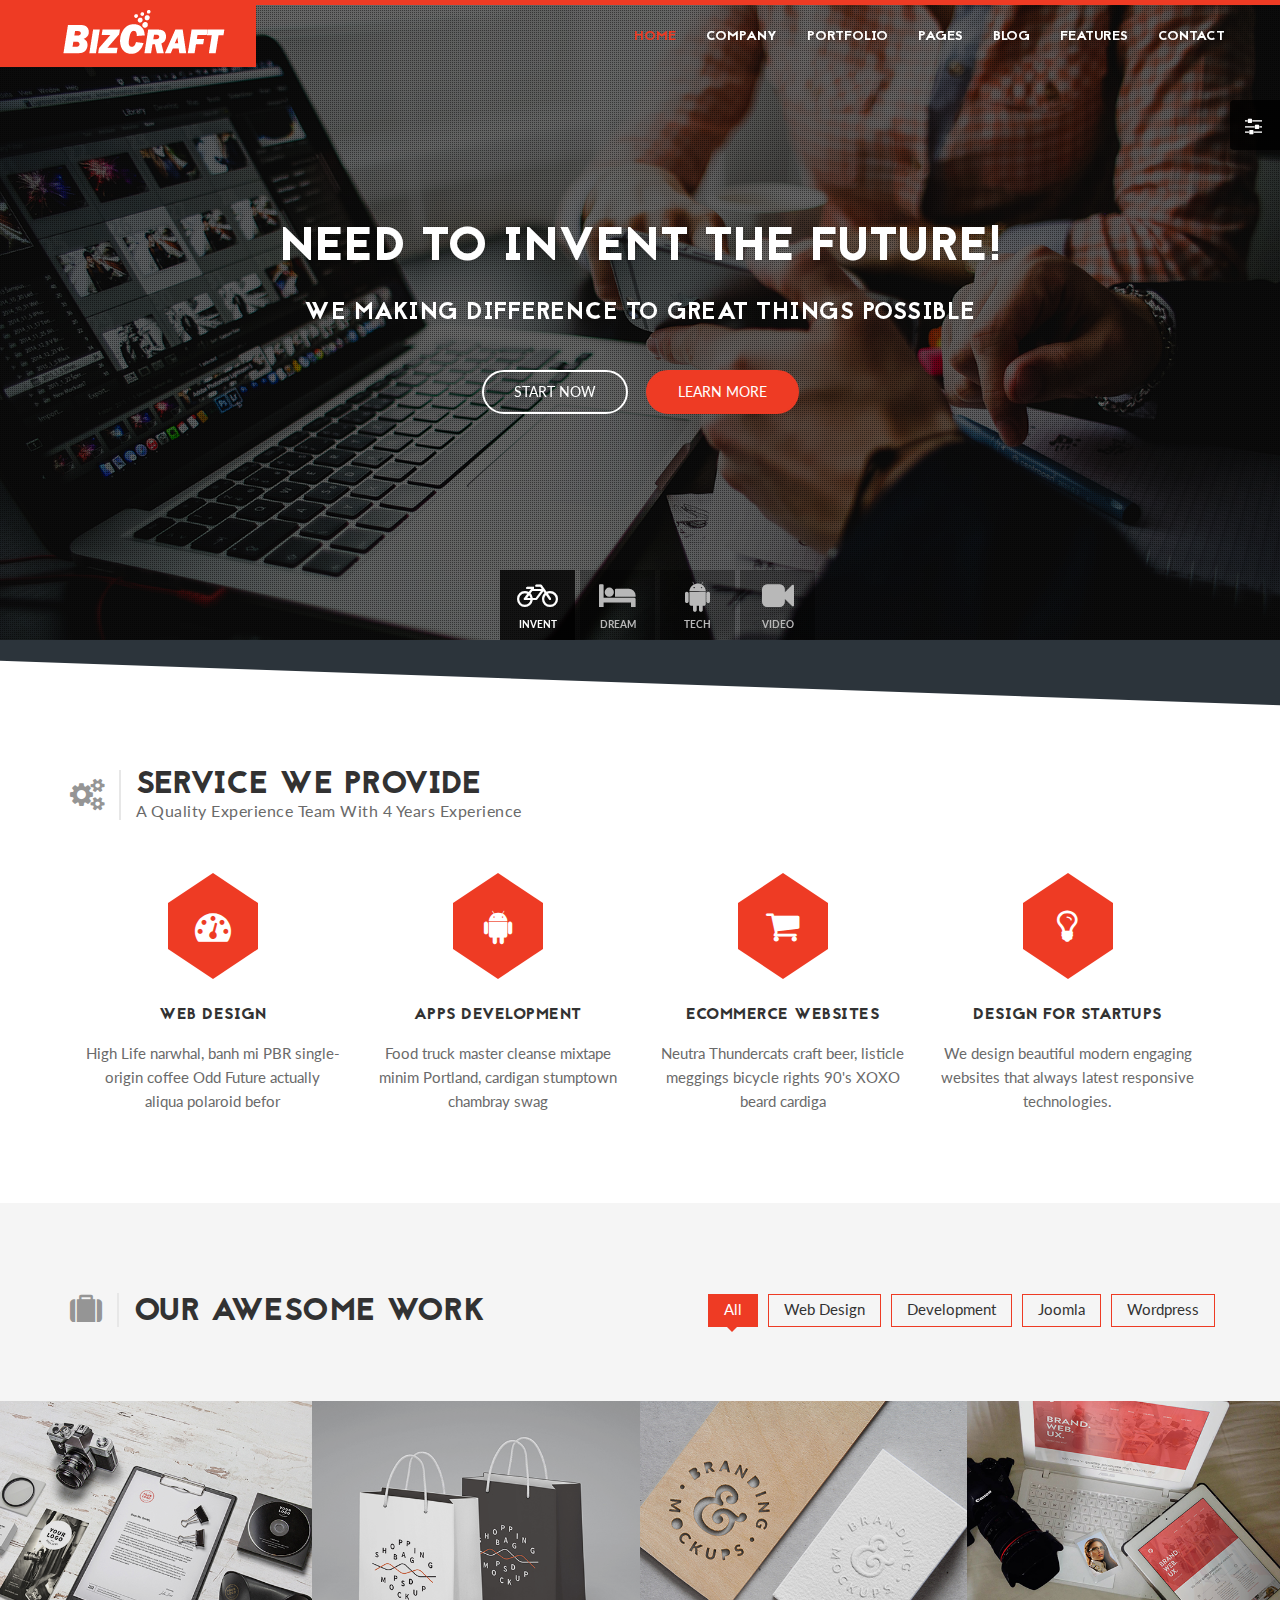
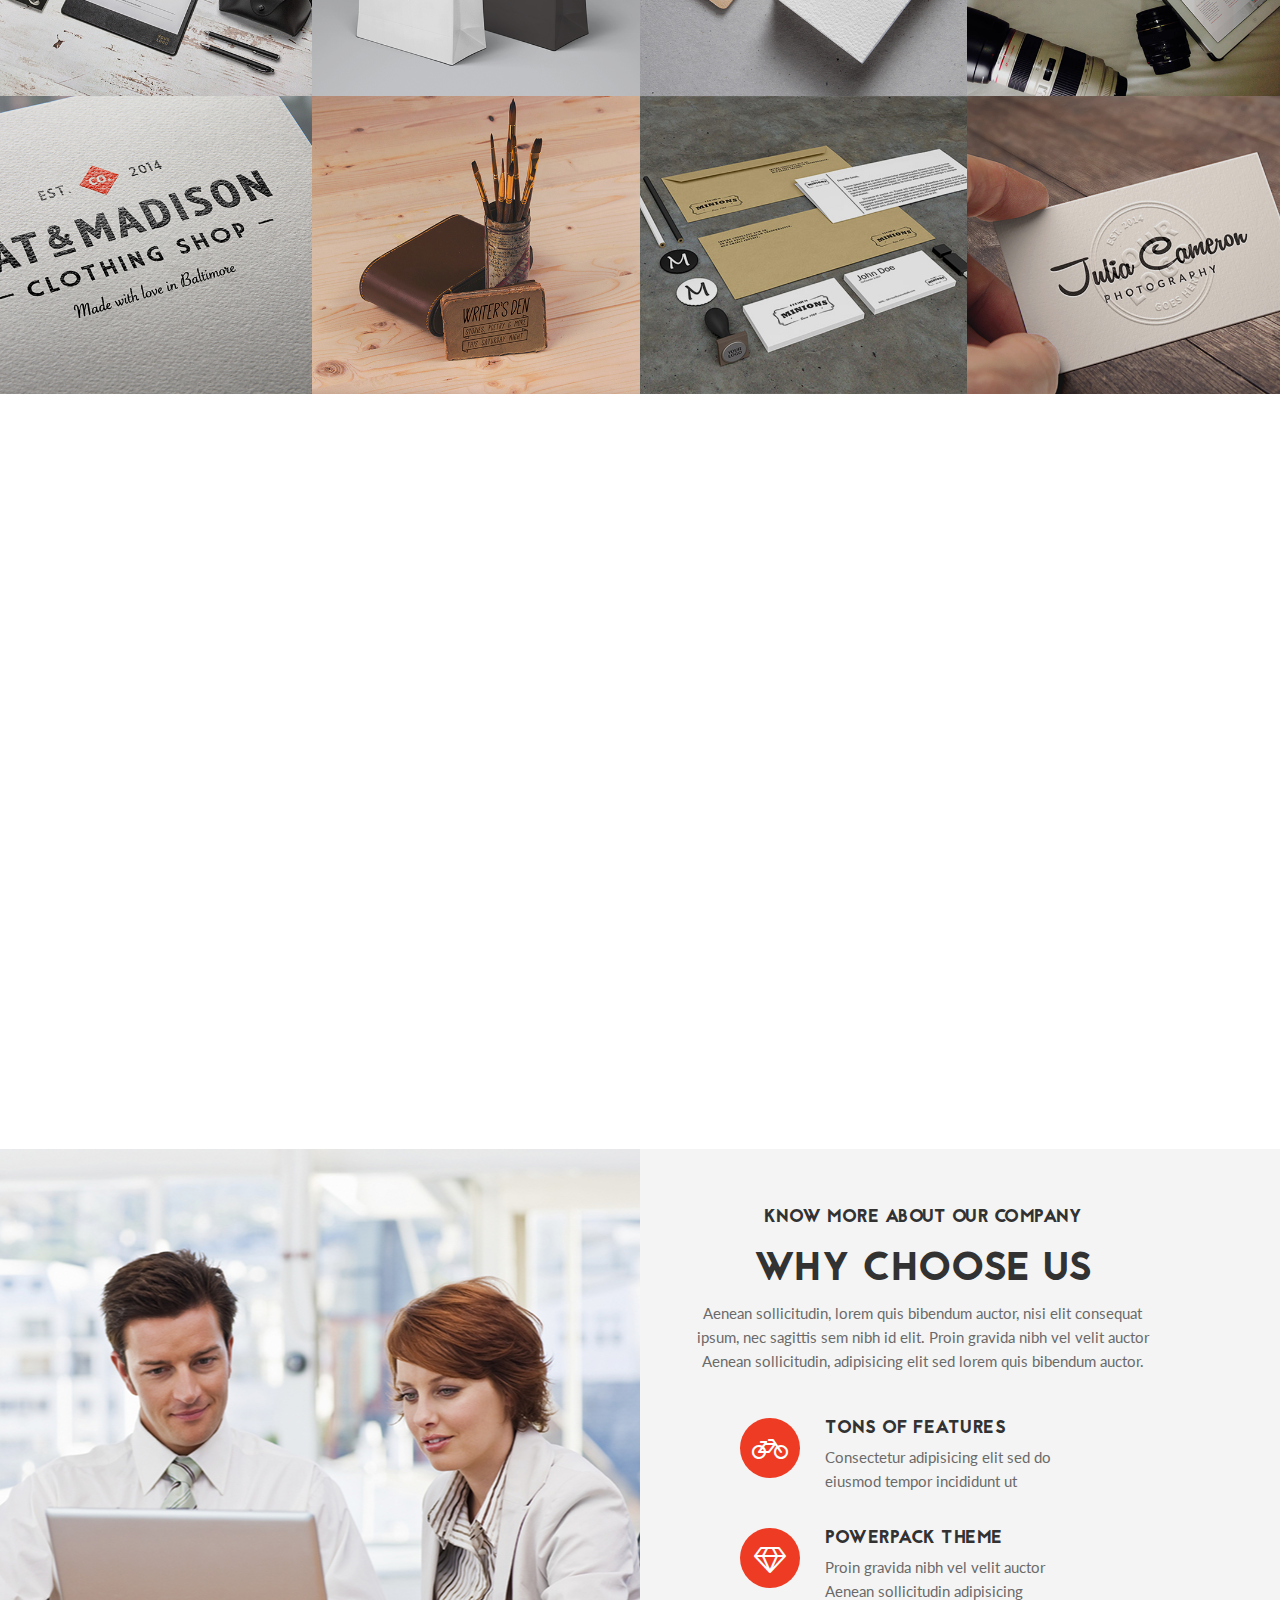
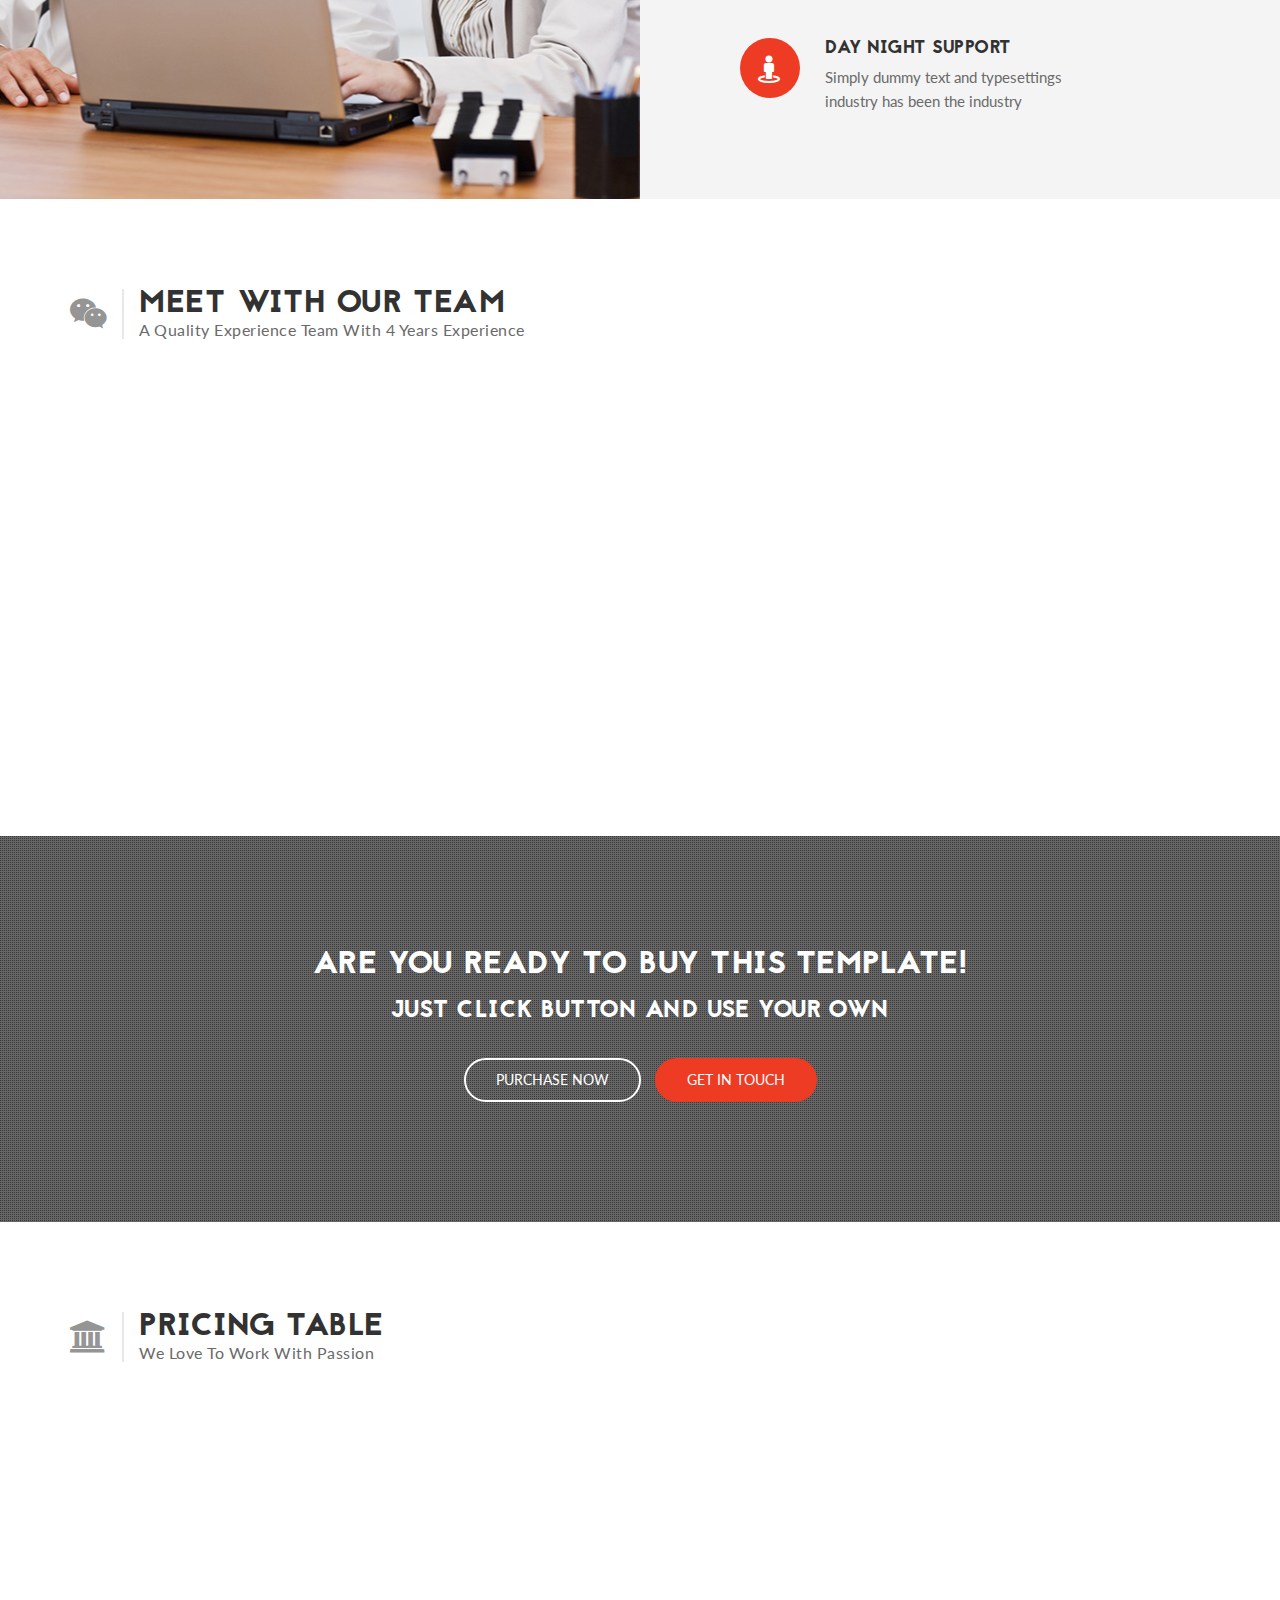
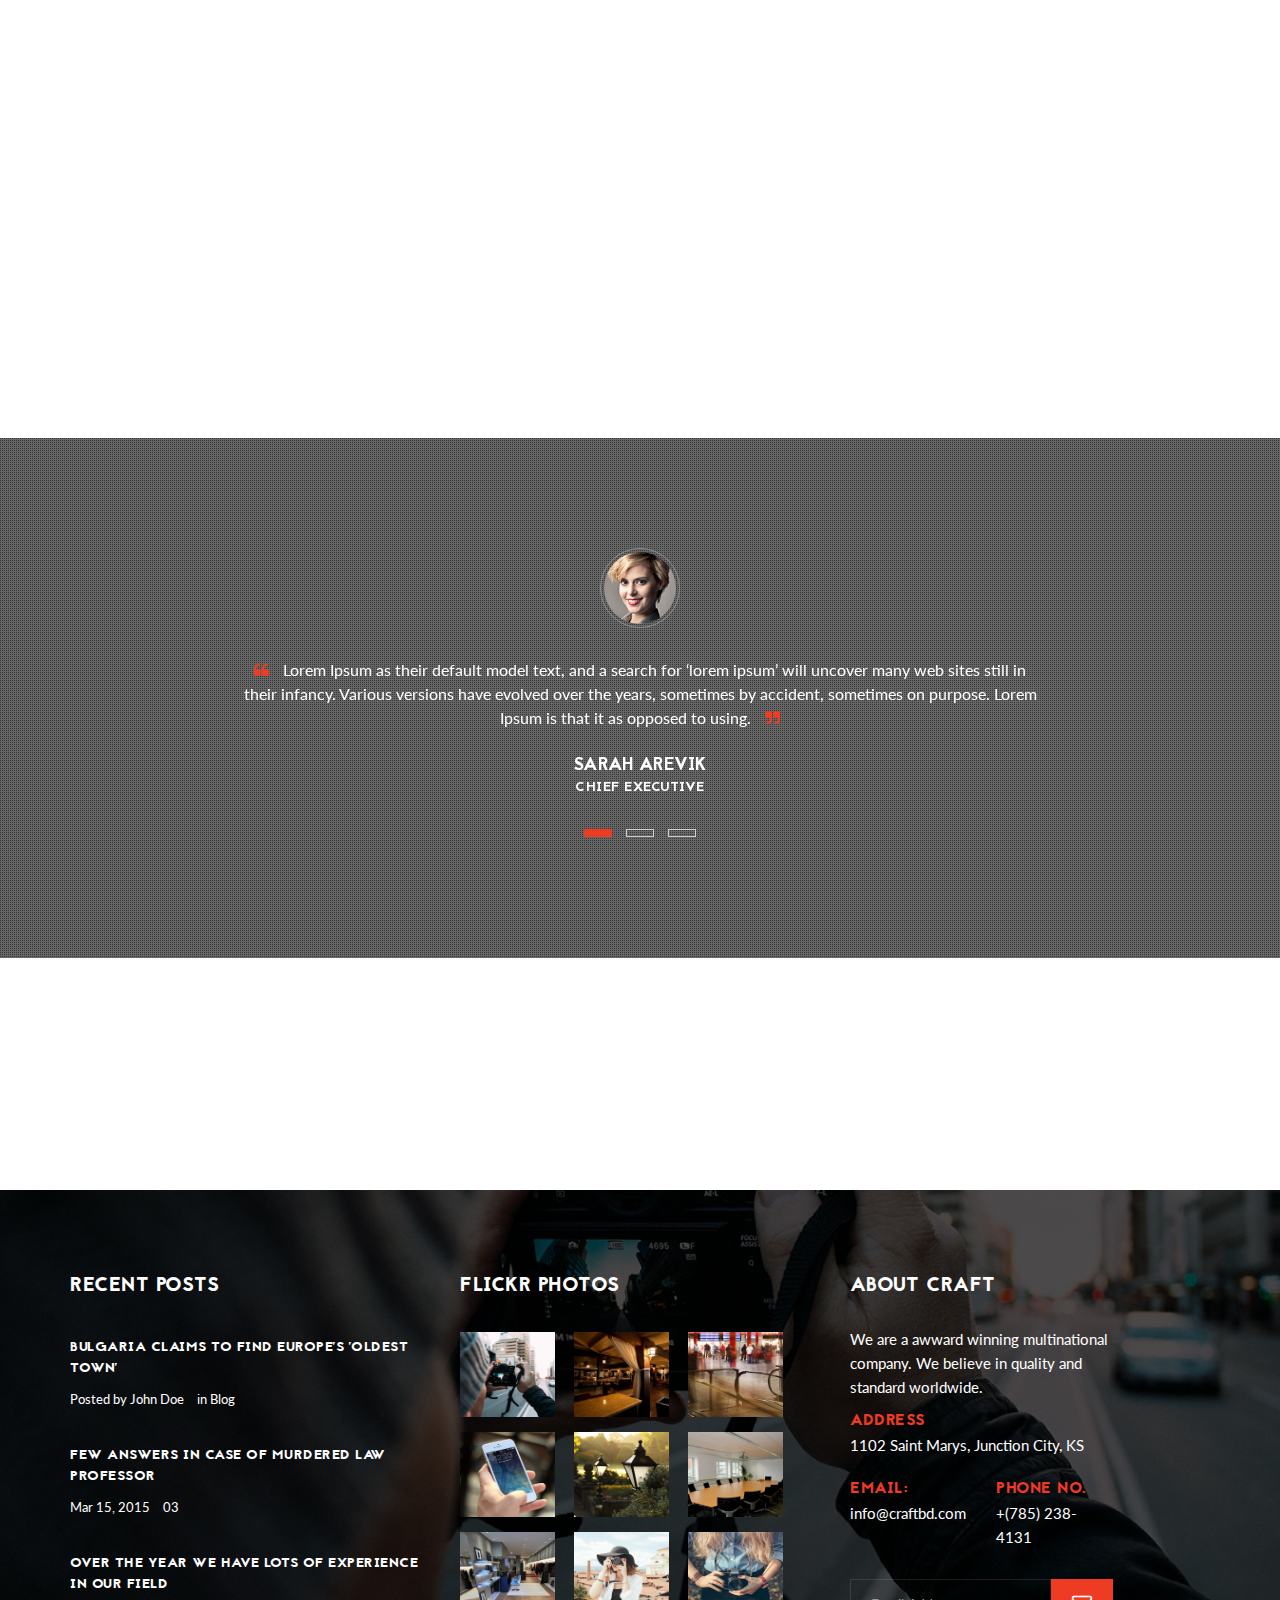
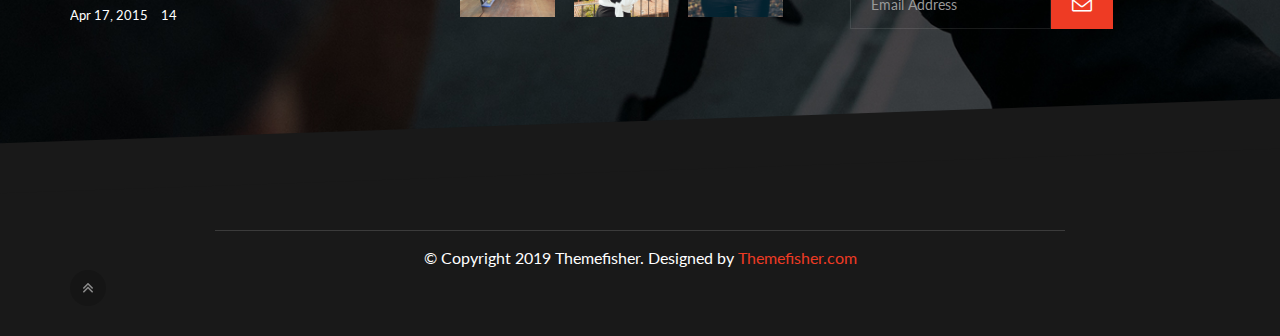
==== index.html @ 84ba8022 "test template" ====
<!DOCTYPE html>
<html lang="en">
<head>

	<!-- Basic Page Needs
	================================================== -->
	<meta charset="utf-8">
    <title>BizCraft - Responsive Html5 Template</title>
    <meta name="description" content="">	
	<meta name="author" content="">

	<!-- Mobile Specific Metas
	================================================== -->
	<meta name="viewport" content="width=device-width, initial-scale=1, maximum-scale=1">

	<!-- Favicons
	================================================== -->
	<link rel="icon" href="img/favicon/favicon-32x32.png" type="image/x-icon" />
	<link rel="apple-touch-icon-precomposed" sizes="144x144" href="img/favicon/favicon-144x144.png">
	<link rel="apple-touch-icon-precomposed" sizes="72x72" href="img/favicon/favicon-72x72.png">
	<link rel="apple-touch-icon-precomposed" href="img/favicon/favicon-54x54.png">
	
	<!-- CSS
	================================================== -->
	
	<!-- Bootstrap -->
	<link rel="stylesheet" href="css/bootstrap.min.css">
	<!-- Template styles-->
	<link rel="stylesheet" href="css/style.css">
	<!-- Responsive styles-->
	<link rel="stylesheet" href="css/responsive.css">
	<!-- FontAwesome -->
	<link rel="stylesheet" href="css/font-awesome.min.css">
	<!-- Animation -->
	<link rel="stylesheet" href="css/animate.css">
	<!-- Prettyphoto -->
	<link rel="stylesheet" href="css/prettyPhoto.css">
	<!-- Owl Carousel -->
	<link rel="stylesheet" href="css/owl.carousel.css">
	<link rel="stylesheet" href="css/owl.theme.css">
	<!-- Flexslider -->
	<link rel="stylesheet" href="css/flexslider.css">
	<!-- Flexslider -->
	<link rel="stylesheet" href="css/cd-hero.css">
	<!-- Style Swicther -->
	<link id="style-switch" href="css/presets/preset3.css" media="screen" rel="stylesheet" type="text/css">

	<!-- HTML5 shim, for IE6-8 support of HTML5 elements. All other JS at the end of file. -->
    <!--[if lt IE 9]>
      <script src="js/html5shiv.js"></script>
      <script src="js/respond.min.js"></script>
    <![endif]-->

</head>
	
<body>

	<!-- Style switcher start -->
	<div class="style-switch-wrapper">
		<div class="style-switch-button">
			<i class="fa fa-sliders"></i>
		</div>
		<h3>Style Options</h3>
		<button id="preset1" class="btn btn-sm btn-primary"></button>
		<button id="preset2" class="btn btn-sm btn-primary"></button>
		<button id="preset3" class="btn btn-sm btn-primary"></button>
		<button id="preset4" class="btn btn-sm btn-primary"></button>
		<button id="preset5" class="btn btn-sm btn-primary"></button>
		<button id="preset6" class="btn btn-sm btn-primary"></button>
		<br/><br/>
		<a class="btn btn-sm btn-primary close-styler pull-right">Close X</a>
	</div>
	<!-- Style switcher end -->

	<div class="body-inner">

	<!-- Header start -->
	<header id="header" class="navbar-fixed-top header" role="banner">
		<div class="container">
			<div class="row">
				<!-- Logo start -->
				<div class="navbar-header">
				   <button type="button" class="navbar-toggle" data-toggle="collapse" data-target=".navbar-collapse">
				        <span class="sr-only">Toggle navigation</span>
				        <span class="icon-bar"></span>
				        <span class="icon-bar"></span>
				        <span class="icon-bar"></span>
				    </button>
				    <div class="navbar-brand navbar-bg">
					    <a href="index.html">
					    	<img class="img-responsive" src="images/logo.png" alt="logo">
					    </a> 
				    </div>                   
				</div><!--/ Logo end -->
				<nav class="collapse navbar-collapse clearfix" role="navigation">
					<ul class="nav navbar-nav navbar-right">
						<li class="dropdown active">
                       		<a href="#" class="dropdown-toggle" data-toggle="dropdown">Home <i class="fa fa-angle-down"></i></a>
                       		<div class="dropdown-menu">
								<ul>
		                            <li class="active"><a href="index.html">Home 1</a></li>
		                            <li><a href="index-2.html">Home 2</a></li>
		                            <li><a href="index-3.html">Home 3</a></li>
		                            <li><a href="index-4.html">Home 4</a></li>
		                        </ul>
	                    	</div>
	                    </li>
						<li class="dropdown">
                       		<a href="#" class="dropdown-toggle" data-toggle="dropdown">Company <i class="fa fa-angle-down"></i></a>
                       		<div class="dropdown-menu">
								<ul>
		                            <li><a href="about.html">About Us</a></li>
		                            <li><a href="service.html">Services</a></li>
		                            <li><a href="career.html">Career</a></li>
		                            <li><a href="testimonial.html">Testimonials</a></li>
		                            <li><a href="faq.html">Faq</a></li>
		                        </ul>
	                    	</div>
	                    </li>
						<li class="dropdown">
                       		<a href="#" class="dropdown-toggle" data-toggle="dropdown">Portfolio <i class="fa fa-angle-down"></i></a>
                       		<div class="dropdown-menu">
								<ul>
		                            <li><a href="portfolio-classic.html">Portfolio Classic</a></li>
		                            <li><a href="portfolio-static.html">Portfolio Static</a></li>
		                            <li><a href="portfolio-item.html">Portfolio Single</a></li>
		                        </ul>
	                    	</div>
	                    </li>
	                    <li class="dropdown">
                       		<a href="#" class="dropdown-toggle" data-toggle="dropdown">Pages <i class="fa fa-angle-down"></i></a>
                       		<div class="dropdown-menu">
								<ul>
		                           	<li><a href="team.html">Our Team</a></li>
		                           	<li><a href="about2.html">About Us - 2</a></li>
		                           	<li><a href="service2.html">Services - 2</a></li>
		                           	<li><a href="service-single.html">Services Single</a></li>
		                           	<li><a href="pricing.html">Pricing Table</a></li>
		                           	<li><a href="404.html">404 Page</a></li>
		                        </ul>
	                    	</div>
	                    </li>
	                    <li class="dropdown">
                       		<a href="#" class="dropdown-toggle" data-toggle="dropdown">Blog <i class="fa fa-angle-down"></i></a>
                       		<div class="dropdown-menu">
								<ul>
		                           	 <li><a href="blog-rightside.html">Blog with Sidebar</a></li>
	                            	<li><a href="blog-item.html">Blog Single</a></li>
		                        </ul>
	                    	</div>
	                    </li>
	                    <li class="dropdown">
                       		<a href="#" class="dropdown-toggle" data-toggle="dropdown">Features <i class="fa fa-angle-down"></i></a>
                       		<div class="dropdown-menu">
								<ul>
		                           	 <li><a href="typography.html">Typography</a></li>
	                            	<li><a href="elements.html">Elements</a></li>
		                        </ul>
	                    	</div>
	                    </li>
            			<li><a href="contact.html">Contact</a></li>
                    </ul>
				</nav><!--/ Navigation end -->
			</div><!--/ Row end -->
		</div><!--/ Container end -->
	</header><!--/ Header end -->

	<!-- Slider start -->
	<section id="home" class="no-padding">	
    	<div id="main-slide" class="cd-hero">
			<ul class="cd-hero-slider">
				<li class="selected">
					<div class="overlay2">
						<img class="" src="images/slider/bg1.jpg" alt="slider">
					</div>
					<div class="cd-full-width">
						<h2>Need To Invent The Future!</h2>
						<h3>We Making Difference To Great Things Possible</h3>
						<a href="#0" class="btn btn-primary white cd-btn">Start Now</a>
						<a href="#0" class="btn btn-primary solid cd-btn">Learn More</a>
					</div> <!-- .cd-full-width -->
				</li>
				<li>
					<div class="overlay2">
						<img class="" src="images/slider/bg2.jpg" alt="slider">
					</div>
					<div class="cd-half-width">
						<h2>How Big Can You Dream?</h2>
						<p>Lorem ipsum dolor sit amet, consectetur adipisicing elit. In consequatur cumque natus!</p>
						<a href="#0" class="cd-btn btn btn-primary solid">Take a Tour</a>
					</div> <!-- .cd-half-width -->

					<div class="cd-half-width cd-img-container">
						<img src="images/slider/bg-thumb1.png" alt="">
					</div> <!-- .cd-half-width.cd-img-container -->
				</li>
				<li>
					<div class="overlay2">
						<img class="" src="images/slider/bg3.jpg" alt="slider">
					</div>
					<div class="cd-half-width cd-img-container img-right">
						<img src="images/slider/bg-thumb2.png" alt="">
					</div> <!-- .cd-half-width.cd-img-container -->
					<div class="cd-half-width">
						<h2>Your Challenge is Our Progress</h2>
						<p>Lorem ipsum dolor sit amet, consectetur adipisicing elit. In consequatur cumque natus!</p>
						<a href="#0" class="cd-btn btn btn-primary white">Start</a>
						<a href="#0" class="cd-btn btn secondary btn-primary solid">Learn More</a>
					</div> <!-- .cd-half-width -->
				</li>
				<li class="cd-bg-video">
					<div class="cd-full-width">
						<h2>WE ARE HERE TO MAKE IT HAPPEN</h2>
						<h3>We Making Difference To Great Things Possible</h3>

						<a href="#0" class="cd-btn btn btn-primary solid">Learn more</a>
					</div> <!-- .cd-full-width -->

					<div class="cd-bg-video-wrapper" data-video="videos/video">
						<!-- video element will be loaded using jQuery -->
					</div> <!-- .cd-bg-video-wrapper -->
				</li>
			</ul> <!--/ cd-hero-slider -->

		<div class="cd-slider-nav">
			<nav>
				<span class="cd-marker item-1"></span>
				<ul>
					<li class="selected"><a href="#0"><i class="fa fa-bicycle"></i> Invent</a></li>
					<li><a href="#0"><i class="fa fa-hotel"></i> Dream</a></li>
					<li><a href="#0"><i class="fa fa-android"></i> Tech</a></li>
					<li class="video"><a href="#0"><i class="fa fa-video-camera"></i> Video</a></li>
				</ul>
			</nav> 
		</div> <!-- .cd-slider-nav -->

		</div><!--/ Main slider end -->    	
    </section> <!--/ Slider end -->


    <!-- Service box start -->
	<section id="service" class="service angle">
		<div class="container">
			<div class="row">
				<div class="col-md-12 heading">
					<span class="title-icon pull-left"><i class="fa fa-cogs"></i></span>
					<h2 class="title">Service We Provide <span class="title-desc">A Quality Experience Team with 4 years experience</span></h2>
				</div>
			</div><!-- Title row end -->

			<div class="row">
				<div class="col-md-12">
					<div class="col-md-3 col-sm-3 wow fadeInDown" data-wow-delay=".5s">
						<div class="service-content text-center">
							<span class="service-icon icon-pentagon"><i class="fa fa-tachometer"></i></span>
							<h3>Web Design</h3>
							<p>High Life narwhal, banh mi PBR single-origin coffee Odd Future actually aliqua polaroid befor</p>
						</div>
					</div><!--/ End first service -->

					<div class="col-md-3 col-sm-3 wow fadeInDown" data-wow-delay=".8s" >
						<div class="service-content text-center">
							<span class="service-icon icon-pentagon"><i class="fa fa-android"></i></span>
							<h3>Apps Development</h3>
							<p>Food truck master cleanse mixtape minim Portland, cardigan stumptown chambray swag</p>
						</div>
						
					</div><!--/ End Second service -->

					<div class="col-md-3 col-sm-3 wow fadeInDown" data-wow-delay="1.1s">
						<div class="service-content text-center">
							<span class="service-icon icon-pentagon"><i class="fa fa-shopping-cart"></i></span>
							<h3>eCommerce Websites</h3>
							<p>Neutra Thundercats craft beer, listicle meggings bicycle rights 90's XOXO beard cardiga</p>
						</div>
					</div><!--/ End Third service -->

					<div class="col-md-3 col-sm-3 wow fadeInDown" data-wow-delay="1.4s">
						<div class="service-content text-center">
							<span class="service-icon icon-pentagon"><i class="fa fa-lightbulb-o"></i></span>
							<h3>Design for Startups</h3>
							<p>We design beautiful modern engaging websites that always latest responsive technologies.</p>
						</div>
					</div><!--/ End 4th service -->
				</div>
			</div><!-- Content row end -->
		</div><!--/ Container end -->
	</section><!--/ Service box end -->
   
	<!-- Portfolio start -->
	<section id="portfolio" class="portfolio">
		<div class="container">
			<div class="row">
				<div class="col-md-12 heading">
					<span class="title-icon classic pull-left"><i class="fa fa-suitcase"></i></span>
					<h2 class="title classic">Our Awesome Work</h2>
				</div>
			</div> <!-- Title row end -->

			<!--Isotope filter start -->
			<div class="row text-right">
				<div class="isotope-nav" data-isotope-nav="isotope">
					<ul>
						<li><a href="#" class="active" data-filter="*">All</a></li>
						<li><a href="#" data-filter=".web-design">Web Design</a></li>
						<li><a href="#" data-filter=".development">Development</a></li>
						<li><a href="#" data-filter=".joomla">Joomla</a></li>
						<li><a href="#" data-filter=".wordpress">Wordpress</a></li>
					</ul>
				</div>
			</div><!-- Isotope filter end -->
		</div>
		
		<div class="container-fluid">
			<div class="row">
				<div id="isotope" class="isotope">
					<div class="col-sm-3 web-design isotope-item">
						<div class="grid">
							<figure class="effect-oscar">
								<img src="images/portfolio/portfolio1.jpg" alt="">
								<figcaption>
									<h3>Startup Business</h3>
									<a class="link icon-pentagon" href="portfolio-item.html"><i class="fa fa-link"></i></a>
									<a class="view icon-pentagon" data-rel="prettyPhoto" href="images/portfolio/portfolio-bg1.jpg"><i class="fa fa-search"></i></a>            
								</figcaption>			
							</figure>
						</div>
					</div><!-- Isotope item end -->

					<div class="col-sm-3 development isotope-item">
						<div class="grid">
							<figure class="effect-oscar">
								<img src="images/portfolio/portfolio2.jpg" alt="">
								<figcaption>
									<h3>Easy to Lanunch</h3>
									<a class="link icon-pentagon" href="portfolio-item.html"><i class="fa fa-link"></i></a>
									<a class="view icon-pentagon" data-rel="prettyPhoto" href="images/portfolio/portfolio-bg2.jpg"><i class="fa fa-search"></i></a>            
								</figcaption>				
							</figure>
						</div>
					</div><!-- Isotope item end -->

					<div class="col-sm-3 joomla isotope-item">
						<div class="grid">
							<figure class="effect-oscar">
								<img src="images/portfolio/portfolio3.jpg" alt="">
								<figcaption>
									<h3>Your Business</h3>
									<a class="link icon-pentagon" href="portfolio-item.html"><i class="fa fa-link"></i></a>
									<a class="view icon-pentagon" data-rel="prettyPhoto" href="images/portfolio/portfolio-bg3.jpg"><i class="fa fa-search"></i></a>            
								</figcaption>				
							</figure>
						</div>
					</div><!-- Isotope item end -->

					<div class="col-sm-3 wordpress isotope-item">
						<div class="grid">
							<figure class="effect-oscar">
								<img src="images/portfolio/portfolio4.jpg" alt="">
								<figcaption>
									<h3>Prego Match</h3>
									<a class="link icon-pentagon" href="portfolio-item.html"><i class="fa fa-link"></i></a>
									<a class="view icon-pentagon" data-rel="prettyPhoto" href="images/portfolio/portfolio-bg4.jpg"><i class="fa fa-search"></i></a>            
								</figcaption>					
							</figure>
						</div>
					</div><!-- Isotope item end -->

					<div class="col-sm-3 joomla isotope-item">
						<div class="grid">
							<figure class="effect-oscar">
								<img src="images/portfolio/portfolio5.jpg" alt="">
								<figcaption>
									<h3>Fashion Brand</h3>
									<a class="link icon-pentagon" href="portfolio-item.html"><i class="fa fa-link"></i></a>
									<a class="view icon-pentagon" data-rel="prettyPhoto" href="images/portfolio/portfolio-bg5.jpg"><i class="fa fa-search"></i></a>            
								</figcaption>					
							</figure>
						</div>
					</div><!-- Isotope item end -->

					<div class="col-sm-3 development isotope-item">
						<div class="grid">
							<figure class="effect-oscar">
								<img src="images/portfolio/portfolio6.jpg" alt="">
								<figcaption>
									<h3>The Insidage</h3>
									<a class="link icon-pentagon" href="portfolio-item.html"><i class="fa fa-link"></i></a>
									<a class="view icon-pentagon" data-rel="prettyPhoto" href="images/portfolio/portfolio-bg1.jpg"><i class="fa fa-search"></i></a>            
								</figcaption>					
							</figure>
						</div>
					</div><!-- Isotope item end -->

					<div class="col-sm-3 development isotope-item">
						<div class="grid">
							<figure class="effect-oscar">
								<img src="images/portfolio/portfolio7.jpg" alt="">
								<figcaption>
									<h3>Light Carpet</h3>
									<a class="link icon-pentagon" href="portfolio-item.html"><i class="fa fa-link"></i></a>
									<a class="view icon-pentagon" data-rel="prettyPhoto" href="images/portfolio/portfolio-bg2.jpg"><i class="fa fa-search"></i></a>            
								</figcaption>					
							</figure>
						</div>
					</div><!-- Isotope item end -->

					<div class="col-sm-3 development isotope-item">
						<div class="grid">
							<figure class="effect-oscar">
								<img src="images/portfolio/portfolio8.jpg" alt="">
								<figcaption>
									<h3>Amazing Keyboard</h3>
									<a class="link icon-pentagon" href="portfolio-item.html"><i class="fa fa-link"></i></a>
									<a class="view icon-pentagon" data-rel="prettyPhoto" href="images/portfolio/portfolio-bg3.jpg"><i class="fa fa-search"></i></a>            
								</figcaption>					
							</figure>
						</div>
					</div><!-- Isotope item end -->
				</div><!-- Isotope content end -->
			</div><!-- Content row end -->
		</div><!-- Container end -->
	</section><!-- Portfolio end -->

	<!-- Counter Strat -->
	<section class="ts_counter no-padding">
		<div class="container-fluid">
			<div class="row facts-wrapper wow fadeInLeft text-center">
				<div class="facts one col-md-3 col-sm-6">
					<span class="facts-icon"><i class="fa fa-user"></i></span>
					<div class="facts-num">
						<span class="counter">1200</span>
					</div>
					<h3>Clients</h3> 
				</div>

				<div class="facts two col-md-3 col-sm-6">
					<span class="facts-icon"><i class="fa fa-institution"></i></span>
					<div class="facts-num">
						<span class="counter">1277</span>
					</div>
					<h3>Item Sold</h3> 
				</div>

				<div class="facts three col-md-3 col-sm-6">
					<span class="facts-icon"><i class="fa fa-suitcase"></i></span>
					<div class="facts-num">
						<span class="counter">869</span>
					</div>
					<h3>Projects</h3> 
				</div>

				<div class="facts four col-md-3 col-sm-6">
					<span class="facts-icon"><i class="fa fa-trophy"></i></span>
					<div class="facts-num">
						<span class="counter">76</span>
					</div>
					<h3>Awwards</h3> 
				</div>

			</div>
		</div><!--/ Container end -->
    </section><!--/ Counter end -->

	<!-- Feature box start -->
	<section id="feature" class="feature">
		<div class="container">
			<div class="row">
				<div class="feature-box col-sm-4 wow fadeInDown" data-wow-delay=".5s">
					<span class="feature-icon pull-left" ><i class="fa fa-heart-o"></i></span>
					<div class="feature-content">
						<h3>Clean &amp; Modern Design</h3>
						<p>Bras urna felis accumsan at ultrde cesid posuere masa socis nautoque penat</p>
					</div>
				</div><!--/ End first featurebox -->

				<div class="feature-box col-sm-4 wow fadeInDown" data-wow-delay=".5s">
					<span class="feature-icon pull-left" ><i class="fa fa-codepen"></i></span>
					<div class="feature-content">
						<h3>Useful Shortcodes</h3>
						<p>High Life narwhal, banh mi PBR single-origin coffee Odd Future actually aliqua</p>
					</div>
				</div><!--/ End 2nd featurebox -->

				<div class="feature-box col-sm-4 wow fadeInDown" data-wow-delay=".5s">
					<span class="feature-icon pull-left" ><i class="fa fa-film"></i></span>
					<div class="feature-content">
						<h3>Parallax Section</h3>
						<p>Consectetur adipisicing elit sed do eiusmod tempor incididunt ut</p>
					</div>
				</div><!--/ End 3rd featurebox -->
			</div><!-- Content row end -->

			<div class="gap-40"></div>

			<div class="row">
				<div class="feature-box col-sm-4 wow fadeInDown" data-wow-delay=".5s">
					<span class="feature-icon pull-left" ><i class="fa fa-newspaper-o"></i></span>
					<div class="feature-content">
						<h3>Multipurpose Concept</h3>
						<p>Consectetur adipisicing elit sed do eiusmod tempor incididunt ut</p>
					</div>
				</div><!--/ End 1st featurebox -->

				<div class="feature-box col-sm-4 wow fadeInDown" data-wow-delay=".5s">
					<span class="feature-icon pull-left" ><i class="fa fa-desktop"></i></span>
					<div class="feature-content">
						<h3>Responsive Layout</h3>
						<p>Consectetur adipisicing elit sed do eiusmod tempor incididunt ut</p>
					</div>
				</div><!--/ End 2nd featurebox -->

				<div class="feature-box col-sm-4 wow fadeInDown" data-wow-delay=".5s">
					<span class="feature-icon pull-left" ><i class="fa fa-pagelines"></i></span>
					<div class="feature-content">
						<h3>Light wight Performance</h3>
						<p>High Life narwhal, banh mi PBR single-origin coffee Odd Future actually aliqua</p>
					</div>
				</div><!--/ End 3rd featurebox -->

			</div><!-- Content row end -->

			<div class="gap-40"></div>

			<div class="row">
				<div class="feature-box col-sm-4 wow fadeInDown" data-wow-delay=".5s">
					<span class="feature-icon pull-left" ><i class="fa fa-recycle"></i></span>
					<div class="feature-content">
						<h3>Free Lifetime Updates</h3>
						<p>Bras urna felis accumsan at ultrde cesid posuere masa socis nautoque penat</p>
					</div>
				</div><!--/ End first featurebox -->

				<div class="feature-box col-sm-4 wow fadeInDown" data-wow-delay=".5s">
					<span class="feature-icon pull-left" ><i class="fa fa-diamond"></i></span>
					<div class="feature-content">
						<h3>Endless Possibilites</h3>
						<p>High Life narwhal, banh mi PBR single-origin coffee Odd Future actually aliqua</p>
					</div>
				</div><!--/ End first featurebox -->

				<div class="feature-box col-sm-4 wow fadeInDown" data-wow-delay=".5s">
					<span class="feature-icon pull-left" ><i class="fa fa-whatsapp"></i></span>
					<div class="feature-content">
						<h3>24/7 Live Support</h3>
						<p>Consectetur adipisicing elit sed do eiusmod tempor incididunt ut</p>
					</div>
				</div><!--/ End first featurebox -->
			</div><!-- Content row end -->

		</div><!--/ Container end -->
	</section><!--/ Feature box end -->


	<section id="image-block" class="image-block no-padding">
		<div class="container-fluid">
			<div class="row">
				<div class="col-md-6 ts-padding" style="height:650px;background:url(images/image-block-bg.jpg) 50% 50% / cover no-repeat;">
				</div>
				<div class="col-md-6 ts-padding img-block-right">
					<div class="img-block-head text-center">
						<h2>Know More About Our Company</h2>
						<h3>Why Choose Us</h3>
						<p>Aenean sollicitudin, lorem quis bibendum auctor, nisi elit consequat ipsum, nec sagittis sem nibh id elit. Proin gravida nibh vel velit auctor Aenean sollicitudin, adipisicing elit sed lorem quis bibendum auctor.
						</p>
					</div>

					<div class="gap-30"></div>

					<div class="image-block-content">
						<span class="feature-icon pull-left" ><i class="fa fa-bicycle"></i></span>
						<div class="feature-content">
							<h3>Tons of Features</h3>
							<p>Consectetur adipisicing elit sed do eiusmod tempor incididunt ut</p>
						</div>
					</div><!--/ End 1st block -->

					<div class="image-block-content">
						<span class="feature-icon pull-left" ><i class="fa fa-diamond"></i></span>
						<div class="feature-content">
							<h3>PowerPack Theme</h3>
							<p>Proin gravida nibh vel velit auctor Aenean sollicitudin adipisicing</p>
						</div>
					</div><!--/ End 1st block -->

					<div class="image-block-content">
						<span class="feature-icon pull-left" ><i class="fa fa-street-view"></i></span>
						<div class="feature-content">
							<h3>Day Night Support</h3>
							<p>Simply dummy text and typesettings industry has been the industry</p>
						</div>
					</div><!--/ End 1st block -->

				</div>
			</div>
		</div>
	</section><!--/ Image block end -->


	<!-- Team start -->
	<section id="team" class="team">
		<div class="container">
			<div class="row">
				<div class="col-md-12 heading">
					<span class="title-icon pull-left"><i class="fa fa-weixin"></i></span>
					<h2 class="title">Meet with our Team <span class="title-desc">A Quality Experience Team with 4 years experience</span></h2>
				</div>
			</div><!-- Title row end -->

			<div class="row text-center">
				<div class="col-md-3 col-sm-6">
					<div class="team wow slideInLeft">
						<div class="img-hexagon">
							<img src="images/team/team1.jpg" alt="">
							<span class="img-top"></span>
							<span class="img-bottom"></span>
						</div>
						<div class="team-content">
							<h3>Vosgi Varduhi</h3>
							<p>Web Designer</p>
							<div class="team-social">
								<a class="fb" href="#"><i class="fa fa-facebook"></i></a>
								<a class="twt" href="#"><i class="fa fa-twitter"></i></a>
								<a class="gplus" href="#"><i class="fa fa-google-plus"></i></a>
								<a class="linkdin" href="#"><i class="fa fa-linkedin"></i></a>
								<a class="dribble" href="#"><i class="fa fa-dribbble"></i></a>
							</div>
						</div>
					</div>	
				</div><!--/ Team 1 end -->
				<div class="col-md-3 col-sm-6">
					<div class="team wow slideInLeft">
						<div class="img-hexagon">
							<img src="images/team/team2.jpg" alt="">
							<span class="img-top"></span>
							<span class="img-bottom"></span>
						</div>
						<div class="team-content">
							<h3>Robert Aleska</h3>
							<p>Web Designer</p>
							<div class="team-social">
								<a class="fb" href="#"><i class="fa fa-facebook"></i></a>
								<a class="twt" href="#"><i class="fa fa-twitter"></i></a>
								<a class="gplus" href="#"><i class="fa fa-google-plus"></i></a>
								<a class="linkdin" href="#"><i class="fa fa-linkedin"></i></a>
								<a class="dribble" href="#"><i class="fa fa-dribbble"></i></a>
							</div>
						</div>
					</div>
				</div><!--/ Team 2 end -->
				<div class="col-md-3 col-sm-6">
					<div class="team wow slideInRight">
						<div class="img-hexagon">
							<img src="images/team/team3.jpg" alt="">
							<span class="img-top"></span>
							<span class="img-bottom"></span>
						</div>
						<div class="team-content">
							<h3>Taline Voski</h3>
							<p>Web Designer</p>
							<div class="team-social">
								<a class="fb" href="#"><i class="fa fa-facebook"></i></a>
								<a class="twt" href="#"><i class="fa fa-twitter"></i></a>
								<a class="gplus" href="#"><i class="fa fa-google-plus"></i></a>
								<a class="linkdin" href="#"><i class="fa fa-linkedin"></i></a>
								<a class="dribble" href="#"><i class="fa fa-dribbble"></i></a>
							</div>
						</div>
					</div>
				</div><!--/ Team 3 end -->
				<div class="col-md-3 col-sm-6">
					<div class="team animate wow slideInRight">
						<div class="img-hexagon">
							<img src="images/team/team4.jpg" alt="">
							<span class="img-top"></span>
							<span class="img-bottom"></span>
						</div>
						<div class="team-content">
							<h3>Alban Spencer</h3>
							<p>Web Designer</p>
							<div class="team-social">
								<a class="fb" href="#"><i class="fa fa-facebook"></i></a>
								<a class="twt" href="#"><i class="fa fa-twitter"></i></a>
								<a class="gplus" href="#"><i class="fa fa-google-plus"></i></a>
								<a class="linkdin" href="#"><i class="fa fa-linkedin"></i></a>
								<a class="dribble" href="#"><i class="fa fa-dribbble"></i></a>
							</div>
						</div>
					</div>
				</div><!--/ Team 4 end -->
			</div><!--/ Content row end -->
		</div><!--/ Container end -->
    </section><!--/ Team end -->

    <!-- Parallax 1 start -->
	<section class="parallax parallax1">
		<div class="parallax-overlay"></div>
		<div class="container">
			<div class="row">
				<div class="col-md-12 text-center">
					<h2>Are You Ready to Buy This Template!</h2>
					<h3>Just Click Button and Use Your Own</h3>
					<p>
						<a href="#" class="btn btn-primary white">Purchase Now</a>
						<a href="#" class="btn btn-primary solid">Get In Touch</a>
					</p>
				</div>
			</div>
		</div><!-- Container end -->
    </section><!-- Parallax 1 end -->

    <!-- Pricing table start -->
	<section id="pricing" class="pricing">
		<div class="container">
			<div class="row">
				<div class="col-md-12 heading">
					<span class="title-icon pull-left"><i class="fa fa-university"></i></span>
					<h2 class="title">Pricing Table <span class="title-desc">We Love to Work with Passion</span></h2>
				</div>
			</div><!-- Title row end -->
	  		<div class="row">
				<!-- plan start -->
				<div class="col-md-3 col-sm-6 wow fadeInUp" data-wow-delay=".5s">
				    <div class="plan text-center">
				        <span class="plan-name">Basic <small>Monthly plan</small></span>
				        <p class="plan-price"><sup class="currency">$</sup><strong>49</strong><sub>.99</sub></p>
				        <ul class="list-unstyled">
				            <li>100GB Monthly Bandwidth</li>
				            <li>$100 Google AdWords</li>
				            <li>100 Domain Hosting</li>
				            <li>SSL Shopping Cart</li>
				            <li>24/7 Live Support</li>
				        </ul>
				        <a class="btn btn-primary" href="#.">Sign Up</a>
				    </div>
				</div><!-- plan end -->

				<!-- plan start -->
				<div class="col-md-3 col-sm-6 wow fadeInUp" data-wow-delay="1s">
				    <div class="plan text-center">
				        <span class="plan-name">Standared <small>Monthly plan</small></span>
				        <p class="plan-price"><sup class="currency">$</sup><strong>99</strong><sub>.99</sub></p>
				        <ul class="list-unstyled">
				            <li>100GB Monthly Bandwidth</li>
				            <li>$100 Google AdWords</li>
				            <li>100 Domain Hosting</li>
				            <li>SSL Shopping Cart</li>
				            <li>24/7 Live Support</li>
				        </ul>
				        <a class="btn btn-primary" href="#.">Sign Up</a>
				    </div>
				</div><!-- plan end -->

				<!-- plan start -->
				<div class="col-md-3 col-sm-6 wow fadeInUp" data-wow-delay="1.4s">
				    <div class="plan text-center featured">
				        <span class="plan-name">Professional <small>Monthly plan</small></span>
				        <p class="plan-price"><sup class="currency">$</sup><strong>149</strong><sub>.99</sub></p>
				        <ul class="list-unstyled">
				            <li>100GB Monthly Bandwidth</li>
				            <li>$100 Google AdWords</li>
				            <li>100 Domain Hosting</li>
				            <li>SSL Shopping Cart</li>
				            <li>24/7 Live Support</li>
				        </ul>
				        <a class="btn btn-primary" href="#.">Sign Up</a>
				    </div>
				</div><!-- plan end -->

				<!-- plan start -->
				<div class="col-md-3 col-sm-6 wow fadeInUp" data-wow-delay="1.6s">
				    <div class="plan text-center">
				        <span class="plan-name">Premium <small>Monthly plan</small></span>
				        <p class="plan-price"><sup class="currency">$</sup><strong>399</strong><sub>.99</sub></p>
				        <ul class="list-unstyled">
				            <li>100GB Monthly Bandwidth</li>
				            <li>$100 Google AdWords</li>
				            <li>100 Domain Hosting</li>
				            <li>SSL Shopping Cart</li>
				            <li>24/7 Live Support</li>
				        </ul>
				        <a class="btn btn-primary" href="#.">Sign Up</a>
				    </div>
				</div><!-- plan end -->
			</div><!--/ Content row end -->
		</div><!--/  Container end-->
	</section><!--/ Pricing table end -->


	<!-- Testimonial start-->
	<section class="testimonial parallax parallax2">
		<div class="parallax-overlay"></div>
	  	<div class="container">
		    <div class="row">
			    <div id="testimonial-carousel" class="owl-carousel owl-theme text-center testimonial-slide">
			        <div class="item">
			          	<div class="testimonial-thumb">
			            	<img src="images/team/testimonial1.jpg" alt="testimonial">
			          	</div>
			          	<div class="testimonial-content">
				            <p class="testimonial-text">
				              Lorem Ipsum as their default model text, and a search for ‘lorem ipsum’ will uncover many web sites still in their infancy. Various versions have evolved over the years, sometimes by accident, sometimes on purpose. Lorem Ipsum is that it as opposed to using.
				            </p>
			            	<h3 class="name">Sarah Arevik<span>Chief Executive</span></h3>
			          	</div>
			        </div>
			        <div class="item">
			          	<div class="testimonial-thumb">
			            	<img src="images/team/testimonial2.jpg" alt="testimonial">
			          	</div>
				        <div class="testimonial-content">
				            <p class="testimonial-text">
				              Lorem Ipsum as their default model text, and a search for ‘lorem ipsum’ will uncover many web sites still in their infancy. Various versions have evolved over the years, sometimes by accident, sometimes on purpose. Lorem Ipsum is that it as opposed to using.
				            </p>
				            <h3 class="name">Narek Bedros<span>Sr. Manager</span></h3>
				        </div>
			        </div>
			        <div class="item">
				        <div class="testimonial-thumb">
				            <img src="images/team/testimonial3.jpg" alt="testimonial">
				        </div>
			          	<div class="testimonial-content">
				            <p class="testimonial-text">
				              Lorem Ipsum as their default model text, and a search for ‘lorem ipsum’ will uncover many web sites still in their infancy. Various versions have evolved over the years, sometimes by accident, sometimes on purpose. Lorem Ipsum is that it as opposed to using.
				            </p>
			            	<h3 class="name">Taline Lucine<span>Sales Manager</span></h3>
			          	</div>
			        </div>
			    </div><!--/ Testimonial carousel end-->
		    </div><!--/ Row end-->
	  	</div><!--/  Container end-->
	</section><!--/ Testimonial end-->


	<!-- Clients start -->
	<section id="clients" class="clients">
		<div class="container">
			<div class="row wow fadeInLeft">
		      <div id="client-carousel" class="col-sm-12 owl-carousel owl-theme text-center client-carousel">
		        <figure class="item client_logo">
		          <a href="#">
		            <img src="images/clients/client1.png" alt="client">
		          </a>
		        </figure>
		        <figure class="item client_logo">
		          <a href="#">
		            <img src="images/clients/client2.png" alt="client">
		          </a>
		        </figure>
		        <figure class="item client_logo">
		          <a href="#">
		            <img src="images/clients/client3.png" alt="client">
		          </a>
		        </figure>
		        <figure class="item client_logo">
		          <a href="#">
		            <img src="images/clients/client4.png" alt="client">
		          </a>
		        </figure>
		        <figure class="item client_logo">
		          <a href="#">
		            <img src="images/clients/client5.png" alt="client">
		          </a>
		        </figure>
		        <figure class="item client_logo">
		          <a href="#">
		            <img src="images/clients/client6.png" alt="client">
		          </a>
		        </figure>
		        <figure class="item client_logo">
		          <a href="#">
		            <img src="images/clients/client7.png" alt="client">
		          </a>
		        </figure>
		        <figure class="item client_logo">
		          <a href="#">
		            <img src="images/clients/client8.png" alt="client">
		          </a>
		        </figure>
		      </div><!-- Owl carousel end -->
	    	</div><!-- Main row end -->
		</div><!--/ Container end -->
	</section><!--/ Clients end -->
	

	<!-- Footer start -->
	<footer id="footer" class="footer">
		<div class="container">
			<div class="row">
				<div class="col-md-4 col-sm-12 footer-widget">
					<h3 class="widget-title">Recent Posts</h3>
					<div class="latest-post-items media">
							<div class="latest-post-content media-body">
								<h4><a href="#">Bulgaria claims to find Europe's 'oldest town'</a></h4>
								<p class="post-meta">
									<span class="author">Posted by John Doe</span>
									<span class="post-meta-cat">in<a href="#"> Blog</a></span>
								</p>
							</div>
						</div><!-- 1st Latest Post end -->

						<div class="latest-post-items media">
							<div class="latest-post-content media-body">
								<h4><a href="#">Few Answers in Case of Murdered Law Professor</a></h4>
								<p class="post-meta">
									<span class="date"><i class="icon icon-calendar"></i> Mar 15, 2015</span>
									<span class="post-meta-comments"><i class="icon icon-bubbles4"></i> <a href="#">03</a></span>
								</p>
							</div>
						</div><!-- 2nd Latest Post end -->

						<div class="latest-post-items media">
							<div class="latest-post-content media-body">
								<h4><a href="#">Over the year we have lots of experience in our field</a></h4>
								<p class="post-meta">
									<span class="date"><i class="icon icon-calendar"></i> Apr 17, 2015</span>
									<span class="post-meta-comments"><i class="icon icon-bubbles4"></i> <a href="#">14</a></span>
								</p>
							</div>
						</div><!-- 3rd Latest Post end -->
	
				</div><!--/ End Recent Posts-->
				

				<div class="col-md-4 col-sm-12 footer-widget">
					<h3 class="widget-title">Flickr Photos</h3>

					<div class="img-gallery">
						<div class="img-container">
							<a class="thumb-holder" data-rel="prettyPhoto" href="images/gallery/1.jpg">
								<img src="images/gallery/1.jpg" alt="">
							</a>
							<a class="thumb-holder" data-rel="prettyPhoto" href="images/gallery/2.jpg">
								<img src="images/gallery/2.jpg" alt="">
							</a>
							<a class="thumb-holder" data-rel="prettyPhoto" href="images/gallery/3.jpg">
								<img src="images/gallery/3.jpg" alt="">
							</a>
							<a class="thumb-holder" data-rel="prettyPhoto" href="images/gallery/4.jpg">
								<img src="images/gallery/4.jpg" alt="">
							</a>
							<a class="thumb-holder" data-rel="prettyPhoto" href="images/gallery/5.jpg">
								<img src="images/gallery/5.jpg" alt="">
							</a>
							<a class="thumb-holder" data-rel="prettyPhoto" href="images/gallery/6.jpg">
								<img src="images/gallery/6.jpg" alt="">
							</a>
							<a class="thumb-holder" data-rel="prettyPhoto" href="images/gallery/6.jpg">
								<img src="images/gallery/7.jpg" alt="">
							</a>
							<a class="thumb-holder" data-rel="prettyPhoto" href="images/gallery/6.jpg">
								<img src="images/gallery/8.jpg" alt="">
							</a>
							<a class="thumb-holder" data-rel="prettyPhoto" href="images/gallery/6.jpg">
								<img src="images/gallery/9.jpg" alt="">
							</a>
						</div>
					</div>
				</div><!--/ end flickr -->

				<div class="col-md-3 col-sm-12 footer-widget footer-about-us">
					<h3 class="widget-title">About Craft</h3>
					<p>We are a awward winning multinational company. We believe in quality and standard worldwide.</p>
					<h4>Address</h4>
					<p>1102 Saint Marys, Junction City, KS</p>
					<div class="row">
						<div class="col-md-6">
							<h4>Email:</h4>
							<p>info@craftbd.com</p>
						</div>
						<div class="col-md-6">
							<h4>Phone No.</h4>
							<p>+(785) 238-4131</p>
						</div>
					</div>
                    <form action="#" role="form">
                        <div class="input-group subscribe">
                            <input type="email" class="form-control" placeholder="Email Address" required="">
                            <span class="input-group-addon">
                              <button class="btn" type="submit"><i class="fa fa-envelope-o"> </i></button>
                            </span>                        
                        </div>
                    </form>
				</div><!--/ end about us -->

			</div><!-- Row end -->
		</div><!-- Container end -->
	</footer><!-- Footer end -->
	

	<!-- Copyright start -->
	<section id="copyright" class="copyright angle">
		<div class="container">
			<div class="row">
				<div class="col-md-12 text-center">
					<ul class="footer-social unstyled">
						<li>
							<a title="Twitter" href="#">
								<span class="icon-pentagon wow bounceIn"><i class="fa fa-twitter"></i></span>
							</a>
							<a title="Facebook" href="#">
								<span class="icon-pentagon wow bounceIn"><i class="fa fa-facebook"></i></span>
							</a>
							<a title="Google+" href="#">
								<span class="icon-pentagon wow bounceIn"><i class="fa fa-google-plus"></i></span>
							</a>
							<a title="linkedin" href="#">
								<span class="icon-pentagon wow bounceIn"><i class="fa fa-linkedin"></i></span>
							</a>
							<a title="Pinterest" href="#">
								<span class="icon-pentagon wow bounceIn"><i class="fa fa-pinterest"></i></span>
							</a>
							<a title="Skype" href="#">
								<span class="icon-pentagon wow bounceIn"><i class="fa fa-skype"></i></span>
							</a>
							<a title="Dribble" href="#">
								<span class="icon-pentagon wow bounceIn"><i class="fa fa-dribbble"></i></span>
							</a>
						</li>
					</ul>
				</div>
			</div><!--/ Row end -->
			<div class="row">
				<div class="col-md-12 text-center">
					<div class="copyright-info">
         			 &copy; Copyright 2019 Themefisher. <span>Designed by <a href="https://themefisher.com">Themefisher.com</a></span>
        			</div>
				</div>
			</div><!--/ Row end -->
		   <div id="back-to-top" data-spy="affix" data-offset-top="10" class="back-to-top affix">
				<button class="btn btn-primary" title="Back to Top"><i class="fa fa-angle-double-up"></i></button>
			</div>
		</div><!--/ Container end -->
	</section><!--/ Copyright end -->

	<!-- Javascript Files
	================================================== -->

	<!-- initialize jQuery Library -->
	<script type="text/javascript" src="js/jquery.js"></script>
	<!-- Bootstrap jQuery -->
	<script type="text/javascript" src="js/bootstrap.min.js"></script>
	<!-- Style Switcher -->
	<script type="text/javascript" src="js/style-switcher.js"></script>
	<!-- Owl Carousel -->
	<script type="text/javascript" src="js/owl.carousel.js"></script>
	<!-- PrettyPhoto -->
	<script type="text/javascript" src="js/jquery.prettyPhoto.js"></script>
	<!-- Bxslider -->
	<script type="text/javascript" src="js/jquery.flexslider.js"></script>
	<!-- CD Hero slider -->
	<script type="text/javascript" src="js/cd-hero.js"></script>
	<!-- Isotope -->
	<script type="text/javascript" src="js/isotope.js"></script>
	<script type="text/javascript" src="js/ini.isotope.js"></script>
	<!-- Wow Animation -->
	<script type="text/javascript" src="js/wow.min.js"></script>
	<!-- SmoothScroll -->
	<script type="text/javascript" src="js/smoothscroll.js"></script>
	<!-- Eeasing -->
	<script type="text/javascript" src="js/jquery.easing.1.3.js"></script>
	<!-- Counter -->
	<script type="text/javascript" src="js/jquery.counterup.min.js"></script>
	<!-- Waypoints -->
	<script type="text/javascript" src="js/waypoints.min.js"></script>
	<!-- Template custom -->
	<script type="text/javascript" src="js/custom.js"></script>
	</div><!-- Body inner end -->
</body>
</html>
---- css/style.css ----
/*
	Template Name: BizCraft Responsive HTML5/CSS3 Template
	Author: tripples
	Author URI: http://shapebootstrap.net/user/tripples
	Description: BizCraft Responsive HTML5/CSS3 Template.
	Version: 1.0
*/

/* Table of Content
==================================================
1.	Global Styles
2. 	Typography
3. 	Common Styles
4.	Header area
5.	Slideshow
6.	Services and Features
7.	Image Block
6.	About (Landing and Featured Tab)
9.	Portfolio
10.	Counter
11.	Team
12.	Pricing
13.	Testimonial
14. Video block
15.	Recent Post
16. Clients
17. Twitter
18. Contact
19. Footer
20. Copyright
21. Sub pages
22. Blog
23. Landing page
24.	Style Swithcer (you can delete the css)
*/

@import url(http://fonts.googleapis.com/css?family=Lato:100,300,400,700,900);

@font-face {
  	font-family: 'JaapokkiRegular';
	src: url('../fonts/jaapokki/jaapokki-regular.eot');
    src: url('../fonts/jaapokki/jaapokki-regular.eot?#iefix') format('embedded-opentype'),
         url('../fonts/jaapokki/jaapokki-regular.woff') format('woff'),
         url('../fonts/jaapokki/jaapokki-regular.ttf') format('truetype'),
         url('../fonts/jaapokki/jaapokki-regular.svg#JaapokkiRegular') format('svg');
    font-weight: normal;
    font-style: normal;
}


/* Global styles
================================================== */

html{
	overflow-x: hidden !important;
	width: 100%;
	height: 100%;
	position: relative;
	-webkit-font-smoothing: antialiased;
	text-rendering: optimizeLegibility;
}

body{
	border: 0;
	margin: 0;
	padding: 0;
	font-size: 15px;
	color: #6A6A6A;
	background: #fff;
}

h1, h2, h3{
	color: #323232;
}

.body-inner{
	position: relative;
	overflow: hidden;
}

a:link,
a:visited{
    text-decoration: none;
}


a:hover{
	text-decoration: none;
	color: #000;
}

a.read-more{
	color: #323232;
}

section{
	padding: 80px 0;
	position: relative;
}

.ts-padding {
  padding: 50px;
}

.no-padding{
	padding: 0;
}

.media>.pull-left{
	margin-right: 20px;
}

.heading{
	padding-bottom: 50px;
	margin-top: 10px;
	-webkit-transition: all 0.3s ease 0s;
	-moz-transition: all 0.3s ease 0s;
	-ms-transition: all 0.3s ease 0s;
	-o-transition: all 0.3s ease 0s;
	transition: all 0.3s ease 0s;
}

.gap-60 {
	clear: both;
	height: 60px;
}

.gap-40 {
	clear: both;
	height: 40px;
}

.gap-30 {
	clear: both;
	height: 30px;
}
.gap-20 {
	clear: both;
	height: 20px;
}

a:focus{
	outline: 0;
}


/* Typography
================================================== */

body, p{
	font-family: 'Lato', sans-serif;
	font-weight: 400; 
	font-size: 15px;
	line-height: 1.6em;
}

h1, h2, h3, h4, h5, h6 {
	font-family: 'JaapokkiRegular';
	text-transform: uppercase;
	letter-spacing: 0.5px;
}

h1{
    font-size: 36px;
    line-height: 48px;
}

h2{
    font-size: 32px;
    line-height: 40px;
    font-weight: 400;
}

h3{
    font-size: 24px;
    line-height: 32px;
    font-weight: 400;
}

h4{
    font-size: 18px;
    line-height: 28px;
}

h5{
    font-size: 14px;
    line-height: 24px;
}

/* Button variation */

.btn.btn-primary{
	color: #323232;
	border-radius: 50px;
	padding: 10px 30px;
	background: none;
	font-size: 14px;
	text-transform: uppercase;
	-webkit-transition: all 0.3s ease 0s;
	-moz-transition: all 0.3s ease 0s;
	-ms-transition: all 0.3s ease 0s;
	-o-transition: all 0.3s ease 0s;
	transition: all 0.3s ease 0s;
}

.btn.btn-primary:hover{
	color: #fff;
}

.btn.btn-primary.white{
	border: 2px solid #fff;
	color: #fff;
}

.btn.btn-primary.white:hover{
	border: 2px solid transparent;
}

.btn.btn-primary.square{
	border-radius: 0;
	color: #fff;
}

.btn.btn-primary.solid{
	color: #fff;
}


.btn.btn-primary.solid.blank:hover{
	color: #333;
}

.btn.btn-primary.solid:hover{
	background: none;
}

ul.circle, ul.check-list{
	list-style: none;
	margin: 0;
	padding: 0;
}

ul.circle li{
	position: relative;
	margin-left: 30px;
	padding-bottom: 20px;

}

ul.circle li:before{
	content: "\f111";
	font-family: FontAwesome;
	font-size: 8px;
	line-height: 8px;
	border: 2px solid rgba(0, 0, 0,.1);
	border-radius: 100%;
	position: absolute;
	left: -33px;
	top: 5px;
}

ul.unstyled{
	list-style: none;
	margin: 0;
	padding: 0;
}

ul.check-list li{
	margin-bottom: 5px;
}

ul.check-list li i{
	margin-right: 10px;
	font-size: 14px !important;
}

ul.arrow li:before{
	content: "\f105";
	font-family: FontAwesome;
	margin-right: 10px;
}

blockquote p{
	font-size: 14px;
	font-weight: 400;
	line-height: 18px;
	font-style: italic;
	color: #959595;
}

blockquote {
	margin: 20px 0;
}



/* Common styles
================================================== */

/* Angle */

.angle:before {
	background: #fff;
	content: "";
	height: 75px;
	top: -37px;
	position: absolute;
	width: 100%;
	z-index: 2;
	-webkit-transform: skew(0deg,2deg);
	-moz-transform: skew(0deg,2deg);
	-ms-transform: skewX(0deg) skewY(2deg);
	-o-transform: skew(0deg,2deg);
	transform: skew(0deg,2deg);
}

.portfolio.angle:before{
	background: #f5f5f5;
}

.portfolio.angle{
	padding-bottom: 120px;
}

.clients.angle{
	padding: 120px 0;
}

/* Parallax */

.parallax {
	background-size: cover !important;
	background-repeat: no-repeat;
	background-position: 50% 0;
	background-attachment: fixed !important;
	padding: 110px 0;
	color: #fff;
	position: relative;
}

.parallax h2, .parallax h3{
	color: #fff;
	margin-top: 0;
}
.parallax .btn{
	color: #fff;
}

.parallax-overlay{
	position: absolute;
	left: 0;
	top: 0;
	width: 100%;
	height: 100%;
	background: url(../images/overaly.png);
}

.parallax h3{
	margin-bottom: 30px;
}

.parallax1{
	background: url(../images/parallax/parallax1.jpg) no-repeat;
}

.parallax2{
	background: url(../images/parallax/parallax2.jpg) no-repeat;
}

.parallax3{
	background: url(../images/parallax/parallax3.jpg) no-repeat;
}

.parallax4{
	background: url(../images/parallax/parallax4.jpg) no-repeat;
}

.parallax .btn.solid {
	margin-left: 10px;
}


/* Deafult title */

.title-icon{
	font-size: 32px;
	margin-right: 15px;
	margin-top: 9px;
	color: #959595;
}

.title-icon.classic{
	margin-top: 0;
}

.title{
	position: relative;
	margin: 0;
	line-height: 32px;
	border-left: 2px solid #e7e7e7;
	display: inline-block;
	padding-left: 15px;
	-webkit-transition: all 0.3s ease 0s;
	-moz-transition: all 0.3s ease 0s;
	-ms-transition: all 0.3s ease 0s;
	-o-transition: all 0.3s ease 0s;
	transition: all 0.3s ease 0s;
 }

 .title.classic{
	line-height: 40px;
  	height: 34px;
}

 .title-desc{
 	font-family: 'Lato', serif;
 	font-size: 16px;
 	line-height: 18px;
 	font-weight: 400;
 	text-transform: capitalize;
 	display: block;
 	color: #6A6A6A
 }

/* Title style 2 */

.title2{
	position: relative;
	margin-top: 30px;
}

.title2:after{
	content: '';
	width: 150px;
	left: 50%;
	margin-left: -75px;
	top: 50%;
	height: 3px;
	background: #dedede;
	position: absolute;
}

.title2 .title-desc{
	padding-top: 30px;
}


/* Title border */

.title-border{
	line-height: normal;
	margin-top: 0;
}

.widget-title{
	margin-bottom: 25px;
	font-size: 20px;
}

.post-title{
	font-size: 24px;
	line-height: normal;
}

.post-title a{
	color: #323232;
}

.long-desc{
	font-size: 16px;
}


/* Icon pentagon */

.icon-pentagon{
	display: inline-block;
	height: 24px;
	width: 40px;
	position: relative;
	color: #fff;
	-webkit-transition: all 0.3s ease 0s;
	-moz-transition: all 0.3s ease 0s;
	-ms-transition: all 0.3s ease 0s;
	-o-transition: all 0.3s ease 0s;
	transition: all 0.3s ease 0s;
}

.icon-pentagon:hover{
	color: rgba(0,0,0,.5);
}

.icon-pentagon:before{
	border-left: 20px solid rgba(0, 0, 0, 0);
	border-right: 20px solid rgba(0, 0, 0, 0);
	top: -10px;
	content: "";
	height: 0;
	left: 0;
	position: absolute;
	width: 0;
}

.icon-pentagon:after {
	border-left: 20px solid rgba(0, 0, 0, 0);
	border-right: 20px solid rgba(0, 0, 0, 0);
	bottom: -10px;
	content: "";
	height: 0;
	left: 0;
	position: absolute;
	width: 0;
}

.icon-pentagon i{
	font-size: 20px;
	line-height: 24px;
}

.service-icon {
	height: 46px;
	width: 90px;
	margin-bottom: 30px;
}
.service-icon:before {
	border-left: 45px solid rgba(0, 0, 0, 0);
	border-right: 45px solid rgba(0, 0, 0, 0);
	top: -30px;
}
.service-icon:after {
	border-left: 45px solid rgba(0, 0, 0, 0);
	border-right: 45px solid rgba(0, 0, 0, 0);
	bottom: -30px;
}

.service-icon i {
	font-size: 36px;
	line-height: 46px;
}

/* Carousel controller */

.carousel-control{
	width: auto;
}
.ts-carousel-controller{
	text-align: center;
	padding-top: 50px;
	z-index: 1;
	position: relative;
}

.ts-carousel-controller .left,
.ts-carousel-controller .right, 
.owl-controls .owl-prev, 
.owl-controls .owl-next{
	cursor: pointer;
	background: #f6f6f6;
	width: 38px;
	height: 38px;
	line-height: 38px;
	color: #989898;
	opacity: 1;
	top: auto;
	text-shadow: none;
	display: inline-block;
	text-align: center;
	border-radius: 100%;
}
.owl-controls .owl-next{
	margin-left: 6px;
}

.ts-carousel-controller .left:hover,
.ts-carousel-controller .right:hover,
.owl-controls .owl-prev:hover, 
.owl-controls .owl-next:hover{
	color: #fff;
}

.owl-controls .owl-page, 
.owl-controls .owl-buttons div{
	display: inline-block;
}

/* Input form */

.form-control{
	box-shadow: none;
	border: 1px solid #dedede;
	padding: 6px 20px;
	height: 50px;
	background: none;
	color: #959595;
	font-size: 14px;
	border-radius: 0;
}

.form-control:focus{
	box-shadow: none;
}

/*-- Flex slider --*/

.portfolio-slider .flexslider,
.ts-flex-slider .flexslider{
	border: 0;
	box-shadow: none ;
}

.portfolio-slider .flex-direction-nav a,
.ts-flex-slider .flex-direction-nav a{
	opacity: 0;
	background: #000;
	color: #fff !important;
	text-align: center;
	text-shadow: none;
	line-height: 40px;
}

.portfolio-slider .flex-direction-nav a:before{
	font-size: 32px;
}

.portfolio-slider .flex-direction-nav a:hover,
.ts-flex-slider .flex-direction-nav a:hover {
	color: #fff;
	opacity: 1;
}

.flexportfolio.flexslider .slides img{
	height: auto;
}

/*-- Pagination --*/

.pagination li a{
	border-radius: 0 !important;
	margin-right: 8px;
}

.pagination>.active>a, .pagination>.active>a:hover,
.pagination>li>a:hover{
	color: #fff;
	border: 1px solid transparent;
}

/* Header area
================================================== */

/*-- Header style 1 --*/

.header-solid{
	background: #191919;
	box-shadow: 0px 1px 7px 0 rgba(0, 0, 0, 0.2); */
}

.header-solid ul.navbar-nav > li > a{
	color: #fff;
}

/*-- Logo --*/

.navbar-header{
	z-index: 9999;
}

.navbar-brand.navbar-bg{
	position: absolute;
	left: 0;
	padding: 3px 15px 10px;
	width: 20%;
	height: 62px;
	line-height: 62px;

}

.navbar-brand img{
	float: right;
	padding: 0 15px;

}


/* Main navigation */

.navbar{
	border-radius: 0;
	border: 0;
	margin-bottom: 0;
}

.navbar-right{
	padding-right: 0;
}

.navbar-right .dropdown-menu {
	right: auto;
	left: 0;
}

.navbar-toggle{
	border-radius: 0;
	margin-right: 5px;
}

.navbar-toggle .icon-bar{
	background: #fff;
}

ul.navbar-nav > li > a{
	font-family: 'JaapokkiRegular';
  	text-transform: uppercase;
  	font-size: 14px;
	color: #fff;
	padding-top: 22px;
	padding-bottom: 20px;
	line-height: 20px;
}

ul.navbar-nav > li:last-child a{
	padding-right: 0;
}

ul.navbar-nav > li.active > a,
ul.navbar-nav > li > a:hover{

}

ul.navbar-nav > li > a i{
	font-weight: 700;
}

.nav .open>a, .nav .open>a:hover, 
.nav .open>a:focus{
	background: transparent;
	border:0;
}

/* Dropdown */

.dropdown-menu{
	border: 0;
	border-radius: 0px;
	width: 100%;
	box-shadow: none;
	background: none;
	min-width: 180px;
}

.dropdown-menu > ul{
	list-style: none;
	padding: 0 15px;
	margin-left: auto;
	margin-right: auto;
	margin-bottom: 0;
	margin-top: -5px;
	background: #fff;
	background-color: rgba(255,255,255,0.95);
	box-shadow: 0 2px .09px rgba(0,0,0,0.15);
}

.dropdown-menu > ul > li > a{
	display: block;
	font-size: 14px;
	font-weight: 400;
	line-height: normal;
	text-decoration: none;
	padding: 15px;
	color: #333;
	border-bottom: 1px solid rgba(0,0,0,0.1);
}

.dropdown-menu > ul > li.active > a{
	
}

.dropdown-menu > ul > li:last-child > a{
	border-bottom: 0;
}

.dropdown-menu > ul > li>a:hover, 
.dropdown-menu > ul > li>a:focus{
	background: none;
}

.nav>li.megamenu{ 
	position: static;
}

.nav>li.megamenu .dropdown-menu {
	left: 0;
	right: 0;
	margin-left: auto;
	margin-right: auto;
	padding:20px !important;
	z-index: 1000;
	border-radius: 0;
	top: auto;
}

.nav>li.megamenu .dropdown-menu ul{
	margin-top: 4px;
	padding: 20px;
}


/* Header Style - 2
================================================== */

.header2{
	padding: 8px 0;
}

.header2 .navbar-brand{
	background: none;
	padding-top: 3px;
}

/*-- Header bgnone fixed --*/

.header-bgnone{
	padding: 5px 0;
	width: auto;
	box-shadow: 0px 1px 7px 0 rgba(0, 0, 0, 0.2);
}

.header-bgnone ul.navbar-nav > li:hover > a,
.header-bgnone ul.navbar-nav > li.active > a{
	color: #000;
}


/* Header Style - 3
================================================== */

.header3{
	background: #fff;
	border-radius: 0 0 5px 5px;
	box-shadow: 0px 1px 7px 0 rgba(0, 0, 0, 0.2);
}

.header3 .navbar-brand{
	padding-top: 10px;
}

.header3 ul.navbar-nav > li > a{
	padding-top: 30px;
	padding-bottom: 25px;
	color: #333;
}

.header3 ul.navbar-nav > li:last-child a{
	padding-right: 15px;
}

.header3 .navbar-collapse{
	padding-right: 30px;
}


/* Header Style - 4
================================================== */

.header4{
	background: #fff;
	box-shadow: 0px 1px 7px 0 rgba(0, 0, 0, 0.2);
}

.header4 .navbar-brand{
	padding-top: 10px;
}

.header4 ul.navbar-nav > li > a{
	padding-top: 30px;
	padding-bottom: 25px;
	color: #333;
}



/* Slideshow
================================================== */

/*-- Main slide --*/

.overlay {
	position: absolute;
	z-index: 1;
	top: 0;
	bottom: 0;
	left: 0;
	right: 0;
	background-image: url(../images/overaly.png);
}

#main-slide .item img{
	width: 100%;
	-webkit-backface-visibility: hidden;

}

#main-slide .item{
	-webkit-backface-visibility: hidden;
}

#main-slide .item .slider-content {
  z-index: 1;
  opacity: 0;
  -webkit-transition: opacity 500ms;
  -moz-transition: opacity 500ms;
  -o-transition: opacity 500ms;
  transition: opacity 500ms;
}
#main-slide .item.active .slider-content {
  opacity: 1;
  -webkit-transition: opacity 100ms;
  -moz-transition: opacity 100ms;
  -o-transition: opacity 100ms;
  transition: opacity 100ms;
}

#main-slide .slider-content{
	top: 50%;
	margin-top: -70px;
	left: 0;
	padding: 0;
	text-align: center;
	position: absolute;
	width: 100%;
	color: #fff;
}

#main-slide .carousel-indicators {
	bottom: 70px;
}

.carousel-indicators li{
	width: 30px !important;
	height: 10px !important;
	margin: 1px !important;
	border-radius: 0 !important;
	background: rgba(255,255,255,.5);
}

#main-slide .carousel-indicators li.active,
#main-slide .carousel-indicators li:hover {
    -moz-transition: all 300ms ease;
	-webkit-transition: all 300ms ease;
	-ms-transition: all 300ms ease;
	-o-transition: all 300ms ease;
	transition: all 300ms ease;
}


#main-slide .carousel-control.left,
#main-slide .carousel-control.right {
	opacity: 0;
	filter: alpha(opacity=0);
	background-image: none;
	background-repeat: no-repeat;
	text-shadow: none;
	-webkit-transition: all .25s ease;
	-moz-transition: all .25s ease;
	-ms-transition: all .25s ease;
	-o-transition: all .25s ease;
	transition: all .25s ease;
}

#main-slide:hover .carousel-control.left,
#main-slide:hover .carousel-control.right{
	opacity: 1;
	filter: alpha(opacity=100);
}

#main-slide:hover .carousel-control.left{
	left: 20px;
}

#main-slide:hover .carousel-control.right {
	right: 20px;
}

#main-slide .carousel-control.left span {
	padding: 15px;
}

#main-slide .carousel-control.right span {
	padding: 15px;
}

#main-slide .carousel-control .fa-angle-left, 
#main-slide .carousel-control .fa-angle-right{
	position: absolute;
	top: 50%;
	z-index: 5;
	display: inline-block;
}

#main-slide .carousel-control .fa-angle-left{
	left: 0;
}

#main-slide .carousel-control .fa-angle-right{
	right: 0;
}

#main-slide .carousel-control i{
	background: none;

	color: #fff;
	line-height: 56px;
	width: 56px;
	height: 56px;
	border: 1px solid #fff;
	border-radius: 100%;
	font-size: 36px;
	-moz-transition: all 500ms ease;
	-webkit-transition: all 500ms ease;
	-ms-transition: all 500ms ease;
	-o-transition: all 500ms ease;
	transition: all 500ms ease;
}

#main-slide .carousel-control i:hover{
	border: 1px solid rgba(0,0,0,.3);
}

#main-slide .slider-content h2{
	font-size: 52px;
	text-transform: uppercase;
	color: #fff;
}

#main-slide .slider-content h3{
	font-size: 28px;
	margin-top: 40px;
	color: #fff;
}

.slider.btn{
	padding: 10px 35px;
	margin-top: 40px;
	font-size: 16px;
	text-transform: uppercase;
	color: #fff;
}

.slider.btn.solid{
	margin-left: 15px;
}

.slider-content-left {
	position: relative;
	margin: 0 0 0 40px;
}

.slider-content-right{
	position: relative;
}

/*-- Animation */
.carousel .item.active .animated1 {
	
}

.carousel .item.active .animated2,
 .flex-active-slide .animated2{
	-webkit-animation: lightSpeedIn 1s ease-in 200ms both;
	animation: lightSpeedIn 1s ease-in 200ms both;
}

.carousel .item.active .animated3,
.flex-active-slide .animated3 {
	-webkit-animation: bounceInLeft 2s ease-in-out 800ms both;
	animation: bounceInLeft 1.5s ease-in-out 800ms both;
}

.carousel .item.active .animated4,
.flex-active-slide .animated4 {
	-webkit-animation: flipInX 2s ease-in 800ms both;
	animation: flipInX 2s ease-in 800ms both;
}

.carousel .item.active .animated5,
.flex-active-slide .animated5 {
	-webkit-animation: bounceInLeft 1s ease-in-out 100ms both;
	animation: bounceInLeft 1s ease-in-out 100ms both;
}

.carousel .item.active .animated6,
.flex-active-slide .animated6 {
	-webkit-animation: bounceIn 1s ease-in 500ms both;
	animation: bounceIn 1s ease-in 500ms both;
}

.carousel .item.active .animated7,
.flex-active-slide .animated7 {
	-webkit-animation: bounceIn 1s ease-in 500ms both;
	animation: bounceIn 1s ease-in 500ms both;
}

.carousel .item.active .animated8,
.flex-active-slide .animated8{
	-webkit-animation: bounceInDown 1s ease-in 800ms both;
	animation: bounceInDown 1s ease-in 800ms both;
}


/* Flex slider */

.ts-flex-slider{
    position: relative;
}

.ts-flex-slider .flexSlideshow{
	width: 100%;
	overflow: hidden;
}


.overlay2{
    position: relative;
}

.overlay2 img{
	width: 100%;
}

.overlay2::before {
    position: absolute;
    content: '';
    z-index: 3;
    top: 0;
    bottom: 0;
    left: 0;
    right: 0;
    background-image: url(../images/overaly.png);
}

.ts-flex-slider .flexslider .slides{
    z-index: 0;
}

.ts-flex-slider .slider-content{
    z-index: 3;
}


.ts-flex-slider .flex-direction-nav a {
	width: 55px;
	height: 60px;
	line-height: 60px;
	text-align: center;
	font-size: 32px;
}

.ts-flex-slider .flex-direction-nav a.flex-next{
	border-radius: 3px;
}

.ts-flex-slider .flex-direction-nav a.flex-prev{
	border-radius: 3px;
}


/* Services
================================================== */

.service{
	padding-top: 40px;
}

.service-heading {
	padding-bottom: 30px;
	text-align: center;
}

.service-content{
	margin-top: 30px;
}

.service-content h3{
	font-size: 16px;
}

/* Feature box
================================================== */

.feature-icon{
	font-size: 28px;
  	margin-top: 5px;
}

.feature-content{
	padding-right: 20px;
	padding-left: 55px;
}

.feature-content h3{
	margin-top: 0;
	font-size: 18px;
}


/* Feature center */

.feature-center-content .feature-center-icon{
	font-size: 72px;
	margin-bottom: 5px;
	display: inline-block;
}

.feature-center-content h3{
	font-size: 18px;
}


/* Image Block
================================================== */

.image-block{
	background: #f4f4f4;
}

.img-block-right{
	padding-right: 140px;
}

.img-block-head h2{
	font-size: 18px;
	line-height: normal;
	margin: 5px 0 0 0;
}

.img-block-head h3{
	font-size: 40px;
	line-height: 100%;
}

.image-block-content{
	padding: 0 50px;
	margin-bottom: 30px;
}

.image-block-content .feature-icon{
	width: 60px;
	height: 60px;
	line-height: 60px;
	color: #fff;
	border-radius: 100%;
	display: inline-block;
	text-align: center;
}

.image-block-content .feature-content{
	padding-left: 85px;
}

.image-block-content .feature-content h3{
	margin-bottom: 0;
}




/* About us
================================================== */


/* Landing Tab */

.landing-tab{
	position: relative;
	z-index: 10;
}

.landing-tab .nav-tabs{
	border-right: 1px solid #e7e7e7;
	padding: 25px 0;
	border-bottom: 0;
}

.landing-tab .nav-tabs>li.active{
	margin-right: -3px;
}

.landing-tab .nav-tabs>li.active .tab-info h3{
	color: #323232;
}

.landing-tab .nav-tabs>li{
	padding: 15px 0;
}

.landing-tab .nav-tabs>li>a{
	background: none !important;
	border-radius: 0;
	padding: 0 15px 0;
	color: #6A6A6A !important;
	position: relative;
	border: 0 !important;
	-moz-transition: all 300ms ease;
	-webkit-transition: all 300ms ease;
	-ms-transition: all 300ms ease;
	-o-transition: all 300ms ease;
	transition: all 300ms ease;
}


.landing-tab .nav-tabs>li>a:hover{
	background: none;
}


.landing-tab .tab-icon{
	font-size: 28px;
	display: inline-block;
}

.landing-tab .tab-info{
	display: inline-block;
	vertical-align: middle;
	position: absolute;
	left: 70px;
	top: 50%;
	margin-top: -12px;
}

.landing-tab .tab-info h3{
	font-size: 18px;
	line-height: normal;
	margin: 0;
	color: #6A6A6A
}


.landing-tab .tab-pane h3{
	margin-top: 0;
	line-height: normal;
}

.landing-tab .tab-pane h3.text-center{
	margin-bottom: 25px;
}

.landing-tab .tab-pane{
	padding-left: 95px;
	text-align: justify;
}

.landing-tab .tab-pane i.big{
	font-size: 200px;
	margin-bottom: 30px;
	display: block;
}



/* Featured Tab */


.featured-tab{
	padding: 30px 0;
}

.featured-tab .nav-tabs{
	border-bottom: 0;
}

.featured-tab .nav-tabs>li.active>a{
	color: #fff;
}

.featured-tab .nav-tabs>li.active>a:after{

}

.featured-tab .nav-tabs>li>a{
	background: #f2f2f2;
	border-radius: 0;
	padding: 0 15px 0;
	color: #323232;
	position: relative;
	border: 0 !important;
	line-height: 52px;
	height: 52px;
	margin-bottom: 3px;
	-moz-transition: all 300ms ease;
	-webkit-transition: all 300ms ease;
	-ms-transition: all 300ms ease;
	-o-transition: all 300ms ease;
	transition: all 300ms ease;
}

.featured-tab .nav-tabs>li>a:after{
	left: 100%;
	border: transparent solid;
	content: " ";
	position: absolute;
	border-width: 25px;
	top: 50%;
	border-left-color: #f2f2f2;
	margin-top: -25px;
		-moz-transition: all 300ms ease;
	-webkit-transition: all 300ms ease;
	-ms-transition: all 300ms ease;
	-o-transition: all 300ms ease;
	transition: all 300ms ease;
}

.featured-tab .nav-tabs>li>a:hover{
	color: #fff;
}
.featured-tab .nav-tabs>li>a:hover:after{

}

.featured-tab .nav-tabs>li.active>a,
.featured-tab .nav-tabs>li.active .tab-info h3,
.featured-tab .nav-tabs>li>a:hover .tab-info h3{
	color: #fff !important;
}

.featured-tab .tab-icon{
	font-size: 28px;
	display: inline-block;
}

.featured-tab .tab-info{
	display: inline-block;
	vertical-align: middle;
	position: absolute;
	left: 70px;
	top: 50%;
	margin-top: -12px;
}

.featured-tab .tab-info h3{
	font-size: 16px;
	line-height: normal;
	margin: 0;
}

.featured-tab .tab-pane img.pull-left{
	margin: 0 30px 10px 0;
}

.featured-tab .tab-pane img.pull-right{
	margin: 0 0 0 15px;
}
.featured-tab .tab-pane h3{
	margin-top: 0;
	line-height: normal;
	text-align: left;
	font-size: 20px;
}

.featured-tab .tab-pane h3.text-center{
	margin-bottom: 25px;
}

.featured-tab .tab-pane{
	padding-left: 25px;
	text-align: justify;
}

.featured-tab .tab-pane i.big{
	font-size: 230px;
}




/* Portfolio
================================================== */

.portfolio{
	background: #f5f5f5;
	padding-bottom: 0;
}

#main-container.portfolio{
	background: none;
}

/*-- Isotope Portfolio start --*/

#isotope .isotope-item{
	padding:0;
}

.isotope-nav {
  	margin: -80px auto 80px;
  	display: inline-block;
  	float: right;
  	position: relative;
  	z-index: 100;
}

.isotope-nav ul{
	list-style: none;
	margin: 0;
}

.isotope-nav ul li{
	float: left;
	margin-right: 10px;
}

.isotope-nav ul li a{
	color: #323232;
  	padding: 5px 15px 8px;
  	border: 1px solid #ddd;
  	-webkit-transition: all 0.3s;
  	-moz-transition: all 0.3s;
  	-o-transition: all 0.3s;
  	transition: all 0.3s;
}

.isotope-nav ul a.active, 
.isotope-nav ul a:hover{
	color: #fff;
	position: relative;
	border: 1px solid transparent;
}

.isotope-nav ul a.active:after, 
.isotope-nav ul a:hover:after{
  	position: absolute;
  	content: " ";
  	width: auto;
  	height: auto;
  	bottom: -13px;
  	margin-left: -8px;
  	left: 50%;
  	border-width: 7px;
  	border-style: solid;
}

#isotope .isotope-item .grid{
	position: relative;
	margin-bottom: -8px;
}

.grid figure {
	position: relative;
	z-index: 1;
	display: inline-block;
	overflow: hidden;
	background: #3085a3;
	text-align: center;
	width: 100%;
	height: 100%;
}
.grid figure figcaption{
	position: absolute;
	top: 0;
	left: 0;
	width: 100%;
	height: 100%;
}
.grid figure figcaption {
	padding: 2em;
	color: #fff;
	-webkit-backface-visibility: hidden;
	backface-visibility: hidden;
}
figure.effect-oscar {
	background: #000;
	background: rgba(0,0,0,.8);
}

figure.effect-oscar img {
	display: block;
	width: 100%;
	opacity: 1;
	-webkit-transition: opacity 0.35s;
	transition: opacity 0.35s;
	-webkit-backface-visibility: hidden;
	backface-visibility: hidden;
}

figure.effect-oscar figcaption {
	padding: 2.5em;
	background-color: rgba(0,0,0,0.1);
	-webkit-transition: background-color 0.35s;
	transition: background-color 0.35s;
}

figure.effect-oscar figcaption::before {
	position: absolute;
	top: 30px;
	right: 30px;
	bottom: 30px;
	left: 30px;
	border: 1px solid rgba(255,255,255,.3);
	content: '';
}

figure.effect-oscar h3 {
	font-size: 18px;
	color: #fff;
	opacity: 0;
	margin: 25% 0 10px 0;
	-webkit-transition: -webkit-transform 0.35s;
	transition: transform 0.35s;
	-webkit-transform: translate3d(0,100%,0);
	transform: translate3d(0,100%,0);
}

figure.effect-oscar a{
	color: #fff;
	font-size: 18px;
	margin: 20px 5px 0;
	display: inline-block;
	z-index: 1;
	position: relative;
	-webkit-transition: all 0.35s;
	-moz-transition: all 0.35s;
	-o-transition: all 0.35s;
	transition: all 0.35s;
}


figure.effect-oscar a.link i{
	-webkit-transform: rotate(90deg);
	transform: rotate(90deg);
}

figure.effect-oscar figcaption::before,
figure.effect-oscar a {
	opacity: 0;
	-webkit-transition: all 0.35s, -webkit-transform 0.35s;
	transition: all 0.35s, transform 0.35s;
	-webkit-transform: scale(0);
	transform: scale(0);
}

figure.effect-oscar:hover h3 {
	-webkit-transform: translate3d(0,0,0);
	transform: translate3d(0,0,0);
}

figure.effect-oscar:hover figcaption::before,
figure.effect-oscar:hover h3,
figure.effect-oscar:hover a {
	opacity: 1;
	-webkit-transform: scale(1);
	transform: scale(1);
}


figure.effect-oscar:hover figcaption {
	background-color: rgba(0,0,0,0.5);
}

figure.effect-oscar:hover img {
	opacity: 0.4;
}


/* Portfolio box */

.portfolio-box{
	padding-bottom: 80px;
}

.portfolio-box .isotope-nav{
	margin: 0 auto 60px;
	float: none;
}


/* Portfolio details */

.portfolio-static-item{
	padding-bottom: 20px;
}

.portfolio-static-item figure.effect-oscar a{
	margin-top: 70px;
}

.portfolio-static-desc h3{
	font-size: 16px;
	margin: 5px 0 -5px 0;
	line-height: normal;
}

.portfolio-static-desc a{
	color: #6A6A6A;
}


/* Portfolio details */

.portfolio-desc h3{
	margin-top: 0;
}
.portfolio-desc .project-btn{
	margin-top: 20px;
	padding: 8px 25px;
}



/* Counter
================================================== */


.facts-wrapper{
	background: #2a2d32;
	color: #fff;
}

.facts {
  	position: relative;
  	padding: 46px 40px 30px;
  	-moz-transition: all 300ms ease;
  	-webkit-transition: all 300ms ease;
  	-ms-transition: all 300ms ease;
  	-o-transition: all 300ms ease;
  	transition: all 300ms ease;
}

.facts:hover{
	background: #000 !important;
}

.facts.one{
	background: rgba(0,0,0,.3);
}

.facts.two{
	background: rgba(0,0,0,.2);
}

.facts.three{
	background: rgba(0,0,0,.15);
}

.facts.four{
	background: rgba(0,0,0,.09);
}

.facts i{
	font-size: 36px;
	text-shadow: 1px 3px 3px rgba(0,0,0,0.3);
}

.facts-num span{
	font-size: 42px;
  	font-weight: 700;
  	margin-top: 20px;
  	display: inline-block;
}

.facts h3{
	font-size: 18px;
	margin-top: 8px;
	color: #fff;
}


/* Counter parallax bg */

.ts_counter_bg .facts{
	padding: 0 15px;
}
.ts_counter_bg .facts:hover{
	background: none !important;
}

.ts_counter_bg .facts-num span{
	margin: 30px 0 20px;
}

.ts_counter.elements .facts{
	padding: 15px;
}

/* Team
================================================== */

.img-hexagon span {
    position: absolute;
    display: block;
    float:left;
	border-left: 120px solid #fff;
	border-right: 120px solid #fff;
}

.img-top {
	top: 0;
	border-top: 0px solid transparent;
 	border-bottom: 75px solid transparent;
}

.img-bottom{
	bottom: 0px;
	border-bottom: 0px solid transparent;
	border-top: 75px solid transparent;
}

.img-hexagon {
    width: 240px;
    height: 250px;
    position: relative;
    display: inline-block;
}
.img-hexagon img{
	width: 100%;
	height: 100%;
}


.team-content h3{
	margin-bottom: 0;
	font-size: 20px;
}

.team-content p{
	color: #959595;
}

.team-social a{
	background: #d5d5d5;
	color: #fff;
	width: 28px;
	height: 28px;
	line-height: 28px;
	border-radius: 100%;
	display: inline-block;
	text-align: center;
	-moz-transition: all 300ms ease;
	-webkit-transition: all 300ms ease;
	-ms-transition: all 300ms ease;
	-o-transition: all 300ms ease;
	transition: all 300ms ease;
}

.team-social a.fb:hover{
	background: #325c94;
}

.team-social a.twt:hover{
	background: #00abdc;
}

.team-social a.gplus:hover{
	background: #dd4b39;
}

.team-social a.linkdin:hover{
	background: #007bb6;
}

.team-social a.dribble:hover{
	background: #ea4c89;
}


/* Team list */

.team-list .img-hexagon{
	float: left;
	margin-right: 30px;
}


/* Team list square */

.team-list-square .img-square{
	float: left;
	margin-right: 30px;
}


/* Pricing table
================================================== */

.pricing{
	padding-bottom: 80px;
}

.plan {
	border: 1px solid #dedede;
}

.plan-name { 
	display: block; 
	font-size: 24px; 
	line-height: 30px; 
	font-weight: 700;  
	padding: 20px 0; 
	color: #959595;
}

.plan-price { 
	font-size: 48px; 
	padding: 30px 0;
	margin-bottom: 30px;
	position: relative;
	background: #f2f2f2;
}

.plan-price:after{
	bottom: -30px;
	border: solid transparent;
	content: " ";
	position: absolute;
	border-width: 15px;
	border-top-color: #f2f2f2;
	left: 50%;
	margin-left: -16px;
}

.plan.featured .plan-name{
	color: #323232;
}

.plan.featured .plan-price{
	color: #fff;
}
.plan.featured .plan-price:after{

}

.plan-price .currency { 
	top: -0.9em;
	font-size: 50%;
	left: -0.01em;
	font-weight: 700;
}

.plan-name small{
	display: block;
	font-size: 12px;
	font-weight: 700;
	line-height: normal;
}

.plan-price strong{
	
}

.plan-price sub{
	font-size: 18px;
	font-weight: 700;
}

.plan ul { 
	background: #fff; 
	padding: 0;
	margin-bottom: 0;
}

.plan ul li {
	border-top: 1px dashed #dedede;
	padding: 12px 29px;
	font-weight: 500;
}

.plan ul li:first-child { 
	border-top: 0 !important;
}

.plan a.btn { 
	color: #323232;
	background: #fff;
	margin-top: 25px;
	margin-bottom: -20px;
	padding: 8px 30px;
}
.plan a.btn:hover{
	color: #fff;
}


/* Testimonial
================================================== */

.testimonial-thumb img{
	border: 1px solid #8E8E8E;
	padding: 3px;
	width: 80px;
	height: 80px;
	border-radius: 100%;
}
.testimonial-slide .testimonial-content h3.name{
	font-size: 18px;
	color: #fff;
	margin: 10px 0;
}

.testimonial-slide .testimonial-content h3 span{
	display: block;
	font-size: 14px;
	color: #fff;
	font-weight: 400;
	margin-top: -10px;
}

.testimonial-slide .owl-buttons{
	display: none;
}

.testimonial-slide .testimonial-text{
	font-size: 16px;
	line-height: 24px;
	max-width: 800px;
	padding-top: 30px;
	display: inline-block;
	position: relative;
	color: #fff;
}

.testimonial-slide .testimonial-text:before{
	content: '\f10d';
	font-family: FontAwesome;
	padding-right: 10px;
}
.testimonial-slide .testimonial-text:after{
	content: '\f10e';
	font-family: FontAwesome;
	padding-left: 10px;
}

.testimonial-slide.owl-theme .owl-controls .owl-page span{
	background: none;
	border: 1px solid #fff;
	opacity: .7;
}

.testimonial-slide.owl-theme .owl-controls .owl-page.active span{
	border: 1px solid transparent;
}

/* Video block
================================================== */

.featured-video{
	background: #fff;
}

.video-block-head h2{
	font-size: 16px;
	margin: 0;
	line-height: normal;
}

.video-block-head h3{
	font-size: 24px;
	line-height: normal;
	margin: 0;
}

.video-block-content{
	padding: 10px 0;
}

.video-block-content h3{
	margin: 0;
	line-height: normal;
}

.video-block-content .btn.btn-primary{
	color: #fff;
	margin: 5px 0 0 40px;
	padding: 8px 25px;
}

.video-block-content .btn.btn-primary:hover{
	color: #333;
}


/* Recent Post
================================================== */

.post-img-wrapper{
	position: relative;
}

.post-img-overlay{
	position: relative;
	display: inline-block;
}

.post-img-overlay::before {
	position: absolute;
	border-radius: 1px;
	background-color:rgba(0,0,0,0);
	content: '';
	left: 0;
	right: 0;
	width: 100%;
	height: 100%;
	-webkit-transition: all 0.35s;
  	-moz-transition: all 0.35s;
  	-o-transition: all 0.35s;
  	transition: all 0.35s;
}

.post-img-overlay:hover::before{
	background-color:rgba(0,0,0,.5);
}	

.post-img-overlay a{
	position: absolute;
	right: 0;
	color: #fff;
	background: #666666;
	padding: 15px 20px;
  	opacity: 0;
  	-webkit-transition: all 0.35s;
  	-moz-transition: all 0.35s;
  	-o-transition: all 0.35s;
  	transition: all 0.35s;
}

.post-img-overlay a.link{
	right: 0;
	-webkit-transition:  -webkit-transform 0.35s;
	transition: transform 0.35s;
	-webkit-transform: translate3d(100%,0,0);
	transform: translate3d(100%,0,0);
}

.post-img-overlay:hover a.link{
	left: 0;
	right: auto;
	opacity: 1;
	-webkit-transform: translate3d(0,0,0);
	transform: translate3d(0,0,0);

}
.post-img-overlay a.view{
	-webkit-transition: -webkit-transform 0.35s;
	transition: transform 0.35s;
	-webkit-transform: translate3d(0,-100%,0);
	transform: translate3d(0,-100%,0);
}
.post-img-overlay:hover a.view{
	bottom:0;
	opacity: 1;
	-webkit-transform: translate3d(0,0,0);
	transform: translate3d(0,0,0);
}

.recent-post{
	padding: 0 15px;
}
.recent-post .post-body h3{
	font-size: 18px;
	margin-bottom: 3px;
	font-weight: 700;
}

.recent-post .post-body h3 a{
	color: #323232;
}

.recent-post .post-body .post-meta a{
	font-weight: 400;
	font-size: 13px;
}

.recent-post .post-body .post-meta span,
.recent-post .post-body .post-meta span i{
	padding-right: 5px;
}

.recent-post .post-excerpt{
	padding-top: 10px;
}

.recent-post .post-excerpt a.read-more{
	padding: 6px 18px;
	border-width: 1px;
	font-size: 12px;
	margin-top: 10px;
}


/* Clients
================================================== */

.clients{
	color: #fff;
	padding-bottom: 80px;
}
.clients-content{
	padding: 40px 0;
}

.clients h2.title{
	border-left: 0;
	color: #fff;
}

.client-carousel .item a{
	margin-right: 20px;
	border: 1px solid #e7e7e7;
	border-radius: 3px;
	display: inline-block;
	padding: 10px;
	-webkit-transition: all 350ms;
	-ms-transition: all 350ms;
	transition: all 350ms;
}


/* Twitter
================================================== */

.ts_twitter{
	padding: 100px 0;
}
.twitter-feed .twitter-icon{
	
}

.twitter-feed .twitter-icon i{
	font-size: 78px;
	color: #1dcaff;
}

.twitter-feed .tweet a{
	color: #1dcaff; 
}

.twitter-feed .tweet a:hover{
	color: #000;
}

.twitter-feed .tweet p{
	font-size: 18px;
	font-style: italic;
	padding-top: 20px;
}

/* Contact
================================================== */

#contact-form{
	margin-top: 25px;
}
#contact-form label{
	font-weight: normal;
}

.map-wrapper{
	position: relative;
}

.map {
	height: 400px;
	z-index: 1;
}

.contact-info-inner h3{
	margin-bottom: 25px;
	font-size: 24px;
	color: #fff;
}

.contact-info h3{
	margin-top: 42px;
	font-size: 24px;
}

.contact-info p{
	font-size: 18px;
}

.contact-info i{
	font-size: 18px;
	margin-right: 10px;
}

/* Contact inside Map */
.contact-info-inner {
	position: absolute;
	color: #fff;
	top: 0;
	bottom: 0;
	z-index: 2;
	background: rgba(0,0,0,.7);
	padding: 25px 30px;
	max-width: 400px;
	max-height: 400px;
	text-align: left;
}

.contact-info-inner p{
	overflow: hidden;
	margin-bottom: 25px;
}

.contact-info-inner p strong{
	display: block;
}

.contact-info-inner i{
	margin-right: 20px !important;
	font-size: 24px;
	margin-top: 5px;
}


/* Footer
================================================== */

.footer{
	padding: 60px 0 100px;
	background: #2e2e2e url(../images/footer-bg.jpg) no-repeat center 0;
	background-size: cover;
	color: #fff;
	font-size: 14px;  
}

.footer-logo{
	margin-bottom: 20px;
}

.footer-map{
	padding-bottom: 60px;
}

.footer2{
	background: #2e2e2e;
}

.footer .widget-title{
	color: #fff;
}

.footer .social-icon{
	padding: 10px 0 20px;
}


/* Latest Post */

.footer-widget .latest-post-image img{
  	width: 80px;
  	height: 80px;
  	border-radius: 100%;
  	border: 4px solid rgba(255,255,255,.5);

}

.footer-widget .latest-post-content h4 a{
	color: #fff;
}

.latest-post-items{
	margin-bottom: 10px;
}

.latest-post-image img{
	width: 70px;
	height: 60px;
}

.footer-widget .post-meta, .footer-widget .post-meta a{
	color: #fff;
}

.latest-post-content h4{
	font-size: 14px;
  	line-height: normal;
}


/* Image Gallery */

.footer-widget .img-gallery{
	margin-top: 5px;
	display: inline-block;
}

.img-gallery a.thumb-holder{
	overflow: hidden;
	position: relative;
}

.img-gallery a.thumb-holder img {
	margin: 0 15px 15px 0;
  	display: inline-block;
  	width: 95px;
  	height: 85px;
	-webkit-transition: opacity 0.35s;
	transition: opacity 0.35s;
	-webkit-backface-visibility: hidden;
	backface-visibility: hidden;
}

.img-gallery a.thumb-holder:hover img{
	opacity: 0.7;
}


.footer2 .img-gallery a.thumb-holder img{
	width: 90px;
  	height: 75px;
}


/* Footer about us */

.footer-about-us h4{
	font-size: 16px;
	margin-bottom: 0;
	line-height: normal;
}

.subscribe{
	margin-top: 20px;
}

.subscribe input.form-control{
	border: 1px solid rgba(255, 255, 255, .1);
}

.subscribe .input-group-addon{
	background: none;
	border-radius: 0;
	border: 0;
	padding: 0;
}

.subscribe button{
	padding: 13px 20px;
	color: #fff;
}

.subscribe button:hover{
	background: #222;
	color: #fff;
}

.subscribe button i{
	font-size: 20px;
}


/* Footer links */

.footer ul li{
	color: #fff;
	padding-bottom: 10px;
	margin-bottom: 10px;
}

.footer ul.arrow li{
	width: 50%;
	float: left;
}

ul.arrow li:before {
  content: "\f105";
  font-family: FontAwesome;
  margin-right: 10px;
}

.footer ul li a{
	color: #fff;
}

/* Copyright
================================================== */

#copyright{
	padding: 30px 0;
	background: #191919;
	color: #fff;
}

.copyright-info{
	font-size: 16px;
	border-top: 1px solid rgba(255,255,255,.15);
	max-width: 850px;
	margin: 30px auto 0;
	padding-top: 15px;
}

.copyright.angle:before{
	background: #191919;
	height: 50px;
  	top: -25px;
  	-webkit-transform: skew(0deg,-2deg);
  	-moz-transform: skew(0deg,-2deg);
  	-ms-transform: skewX(0deg) skewY(-2deg);
  	-o-transform: skew(0deg,-2deg);
  	transform: skew(0deg,-2deg);
}

.footer-social{
	position: relative;
	z-index: 10;
}

.footer-social .icon-pentagon i{
	font-size: 16px;
}

/* Footer sytle 2 */

.footer2 .social-icon{
	padding-bottom: 15px;
}

.footer2 .copyright-info{
	color: #323232;
	border-top: 1px solid #e7e7e7;
}


#back-to-top {
	right: 40px;
	top: auto;
	z-index: 10;
	-webkit-backface-visibility: hidden;
}

#back-to-top.affix {
	bottom: 60px;
}

#back-to-top .btn.btn-primary{
	border-radius: 100%;
	padding: 0;
	font-size: 18px;
	width: 36px;
	height: 36px;
	background: rgba(0,0,0,.3);
	border: 2px solid transparent;
	color: #fff;
	opacity: .5;
}

#back-to-top .btn.btn-primary:hover{
	color: #fff;
	opacity: 1;
}


/* Sub pages
================================================== */

/* Banner area */

#banner-area{
	position: relative;
}

.banner-title-content{
	position: absolute;
	top: 50%;
	width: 100%;
	height: 100%;
}

.banner-title-content h2{
	color: #fff;
	font-size: 36px;
}

.banner-title-content .breadcrumb{
	background: none;
	color: #fff;
	font-weight: 700;
	font-size: 16px;
}

.banner-title-content .breadcrumb a:hover{
	color: #ccc;
}

/* About Us */

.about-message{
	background: #f4f4f4;
	min-height: 374px;
}

.about-message ul li a{
	color: #6A6A6A;
}



/* Services */

/* Call to Action */

.call-to-action{
	color: #fff;
	padding: 40px 0;
}

.call-to-action.dark{
	background: #2a2d32;
}

.call-to-action h3{
	color: #fff;
	float: left;
	margin: 10px 0 0;
  	font-size: 20px;
}

.call-to-action .btn.btn-primary.white:hover{
	background: #000;
}

.call-to-action .btn.btn-primary.solid{
	margin-left: 15px;
}

/* Career */

.panel.panel-default{
	margin-top: 20px;
}

h4.panel-title{
	position: relative;
	padding-left: 30px;
}

h4.panel-title a:before,
h4.panel-title a.collapsed:before{
	font-family: FontAwesome;
	position: absolute;
	z-index: 0;
	font-size: 16px;
	left: 0;
	padding: 0 5px;
	text-align: center;
}

h4.panel-title a:before {
	content: "\f056";
}

h4.panel-title a.collapsed:before {
	content: "\f055";
}

.panel-body ul{
	padding-left: 35px;
}

.panel-group .btn.btn-primary.solid:hover{
	color: #333;
}


/* Testimonial */

.ts-testimonial-content {
	position: relative;
  	padding: 30px 30px 15px 30px;
  	border-width: 1px;
  	border-style: solid;
  	border-color: #e7e7e7;
  	margin-bottom: 40px;
}


.ts-testimonial-content:after {
	content: "";
	position: absolute;
	bottom: -40px;
	left: 45px;
	border-style: solid;
	border-width: 40px 0px 0 30px;
	border-color: #e7e7e7 transparent;
	display: block;
	width: 0;
	z-index: 1;
}


.ts-testimonial-content img {
	float: left;
	width: 80px;
	height: 80px;
	border-radius: 100%;
}

.ts-testimonial-text{
	padding-left: 110px;
}

.ts-testimonial-author{
	position: absolute;
	bottom: -60px;
	left: 90px;
}

.ts-testimonial-author h3.name {
	font-size: 14px;
	margin: 10px 0 0;
}

.ts-testimonial-author h3 span {
	display: block;
	font-size: 13px;
	margin-top: -10px;
	text-transform: capitalize;
  	color: #555;
}


/* Faq Page */

.faq-box{
	margin-bottom: 45px;
}

.faq-box h4{
	margin-bottom: 25px;
}

/* 404 page */

.error-page .error-code{
	display: block;
  	font-size: 150px;
  	line-height: 150px;
  	color: #333;
  	margin-bottom: 20px;
  	text-shadow: 5px 5px 1px rgba(0,0,0,.1);
}

.error-page .error-body .btn{
	margin-top: 30px;
	font-weight: 700;
}


/* Blog
================================================== */

/* Blog Listing */

.post{
  	margin: 0 0 40px;
  	padding: 0 0 40px;
  	border-bottom: 1px solid #F5F5F5;
}

.post.post-last{
	border-bottom: 0;
}

.post-image-wrapper{
	margin-bottom: 20px;
	position: relative;
}

.blog-date{
	position: absolute;
  	top: 50px;
  	left: 0;
  	color: #fff;
  	border-radius: 0 25px 25px 0;
  	padding: 5px 15px;
  	font-weight: 700;
}

.blog-date a{
	color: #fff;
}

.post-footer .btn.btn-primary{
	font-size: 12px;
	padding: 8px 20px;
	margin-top: 15px;
}


/* Blog Single */



.post-meta{
	color: #959595;
	font-weight: 400;
	font-size: 13px;
}
.post-meta span{
	padding-right: 10px;
}

.post-meta a{
	color:#959595
}

.post-meta-author a, 
.post-meta-cats a{
	color: #323232;
}

.entry-content{
	padding: 20px 0 10px;
}

/* Blog author */

.about-author{
	background: #f2f2f2;
	padding: 15px 20px;
	margin: 20px 0;
}

.author-img img{
	width: 120px;
	height: 120px;
	margin-right: 30px;
	border-radius: 100%;
	margin-top: 20px;
}

.author-url span a{
	color: #959595;
}

.author-info h3{
	margin-bottom: 10px;
	font-size: 20px;
	font-weight: normal;
}

.author-info h3 span{
	font-size: 14px;
	color: #959595;
	border-left: 1px solid #AFAFAF;
	padding-left: 8px;
	margin-left: 5px;
}

/* Blog post comments */

.comments-counter{
	font-size: 18px;
}
.comments-counter a{
	color: #323232;
}

.comments-list{
	list-style: none;
	margin: 0;
	padding: 20px 0;
}

.comments-list .comment{
	border-bottom: 1px solid #cecece;
	padding-bottom: 20px;
	margin-bottom: 20px;
}
.comments-list .comment.last{
	border-bottom: 0;
}
.comments-list img.comment-avatar{
	width: 84px;
	height: 84px;
	margin-right: 30px;
	border-radius: 100%;
}

.comments-list .comment-body{
	margin-left: 120px;
}

.comments-list .comment-author{
	margin-bottom: 0;
}

.comments-list .comment-date{
	font-style: italic;
	color: #959595;
	margin-bottom: 20px;
}

.comments-list .comment-reply{
	text-transform: uppercase;
	color: #323232;
}

.comments-reply{
	list-style: none;
	margin: 0 0 0 70px;
}

.comments-form .btn.btn-primary{
	padding: 10px 20px;
}

.comments-form label{
	font-weight: normal;
	color: #959595;
}

/* Sidebar */

.sidebar h3.widget-title{
	font-size: 18px;
	line-height: normal;
	margin-top: 0;
}

.sidebar .widget {
	margin-bottom: 40px;
}

.sidebar-right{
	padding-left: 20px;
}

/* Blog search */

.sidebar #search .input-group-btn .btn.btn-primary{
	padding: 11px 12px;
}


/*-- Blog tab widget --*/

.widget-tab .nav-tabs {
	margin: 0;
	text-align: center;
	border-bottom: 1px solid #e7e7e7;
}

.widget-tab .nav-tabs>li:first-child{
	margin-left: 10px;
}

.widget-tab .nav-tabs>li>a{
	background: #f2f2f2;
	color: #323232;
	font-size: 15px;
	font-weight: 700;
	text-transform: capitalize;
	border-radius: 3px 3px 0 0;
	margin-right: -1px;
  	border: 1px solid #e7e7e7;
  	border-bottom: 0;
}

.widget-tab .nav-tabs>li.active>a{
	background: #fff;
	color: #323232;
	border: 1px solid rgba(0,0,0,.1);
	border-bottom: 0;
}

.widget-tab .tab-content{
	border-top: 0;
	padding: 10px 0 0;
}

.widget-tab .posts-thumb img{
	display: block;
	width: 85px;
	height: 65px;
	margin-right: 20px;
}

.widget-tab .posts-avator img{
	display: block;
	width: 62px;
	height: 62px;
	margin-right: 20px;
	border-radius: 100%;
}

.widget-tab h4.entry-title{
	font-size: 11px;
	line-height: 15px;
	margin-bottom: 5px;
}
.widget-tab h4.entry-title a{
	color: #323232;
}

.widget-tab .post-meta span{
	padding-right: 5px;
}

.widget-tab ul.posts-list li{
	padding-bottom: 10px;
}


/*-- Blog category widget --*/

.widget-categories ul.category-list{
	list-style: none;
	margin: 0;
	padding: 0;
}

.widget-categories ul.category-list  li{
	padding-bottom: 10px;
	margin-bottom: 10px;
	border-bottom: 1px solid #dedede;
	-webkit-transition: all 0.3s ease 0s;
	-moz-transition: all 0.3s ease 0s;
	-ms-transition: all 0.3s ease 0s;
	-o-transition: all 0.3s ease 0s;
	transition: all 0.3s ease 0s;
}

.widget-categories ul.category-list  li:hover{
	padding-left: 10px;
}

.widget-categories ul.category-list  li a{
	color: #323232;
}

.widget-categories ul.category-list  li:last-child{
	border-bottom: 0;
}

.widget-categories ul.category-list  li .posts-count{
}

/*-- Blog tags widget --*/

.widget-tags ul > li {
	float: left;
	margin: 6px;
}

.widget-tags ul > li a{
	background: #f2f2f2;
	color: #6A6A6A;
	display: block;
	font-size: 14px;
	padding: 5px 15px;
	border-radius: 25px;
	-webkit-transition: all 0.3s ease 0s;
	-moz-transition: all 0.3s ease 0s;
	-ms-transition: all 0.3s ease 0s;
	-o-transition: all 0.3s ease 0s;
	transition: all 0.3s ease 0s;
}

.widget-tags ul > li a:hover{
	color: #fff;
}

/* Landing page
================================================== */


/* Header */

.landing-header.header-bgnone{
	background: rgba(0,0,0,.8);
}

.landing-header.header-bgnone ul.navbar-nav > li:hover > a, 
.landing-header.header-bgnone ul.navbar-nav > li.active > a {

}

.hero-section {
	height: 100%;
	background-image: url(../images/landing/main-bg.jpg);
	background-repeat: no-repeat;
	background-size: cover;
	background-attachment: fixed;
	background-position: top center;
	padding-bottom: 0;
	padding-top: 200px;
	overflow: hidden;
}
.hero-section .container {
	height: 100%;
}

.hero-content {
	position: relative;
	display: table;
	height: 100%;
	width: 100%;
}

.hero-text {
	display: table-cell;
	vertical-align: bottom;
	color: #fff;
	padding-right: 50%;
	width: 100%;
	padding-bottom: 10%;

}

.hero-title {
	font-size: 40px;
	line-height: 50px;
	color: #fff;
}

.hero-description {
	margin-bottom: 30px;
	font-size: 18px;
	line-height: 30px;
	color: #fff;
}

.hero-images {
	display: block;
	position: absolute;
	bottom: 80px;
	right: 0;
	width: 50%;
	max-height: 100%;
}

.hero-images img{
	display: block;
	position: relative;
	max-height: 100%;
	width: auto;
}

.hero-buttons a.btn{
	color: #fff;
	padding: 15px 50px;
}

.hero-buttons a.btn.solid{
	margin-left: 10px;
}

.hero-buttons a i{
	margin-left: 5px;
}


/* Facts */

.landing_facts{
	color: #fff;
	padding: 50px 0;
}

.landing_facts .facts i{
	font-size: 36px;
}

.landing_facts .facts-num span{
	font-size: 56px;
}



/* Video and video background */

.video-embed {
	position: relative;
	padding-top: 56.25%; /* 16:9 */
	height: 0;
	background-color: #000000;
	-webkit-box-shadow: 0 5px 15px rgba(0,0,0,0.2);
	box-shadow: 0 5px 15px rgba(0,0,0,0.2);
}
.video-embed iframe {
	position: absolute;
	top: 0;
	left: 0;
	width: 100%;
	height: 100%;
}

.video-background-container {
	position: absolute;
	top: 0;
	bottom: 0;
	left: 0;
	right: 0;
	height: 100%;
	width: 100%;
}

iframe{
	border: 0;
}

@media ( min-width: 768px ) {
	.video-section {
		padding: 100px 0;
	}
}
@media ( min-width: 992px ) {
	.video-section {
		padding: 120px 0;
	}
}

/* Screenshot image */

.app-gallery .grid{
	display: block;
	margin: 0 15px 20px;
	padding: 5px;
}

.app-gallery figure.effect-oscar a{
	margin: 125px 5px 0;
}

.app-gallery figure.effect-oscar figcaption::before{
	border: 0;
}


/* Subscribe Form */

.newsletter-form{
	position: relative;
}
.newsletter-form button{
	position: absolute;
	position: absolute;
	right: 0;
	top: 0;
	border-radius: 0 !important;
	color: #fff !important;
	padding: 14px 30px 12px !important;
}

.newsletter-form button:hover{
	color: #323232 !important;
}

/* Clients */

.landing_page_clients{
	padding-top: 30px;
}

/* Elements page
================================================== */

.testimonial.elements .testimonial-text, 
.testimonial.elements .testimonial-content h3.name, 
.testimonial.elements .testimonial-content h3 span{
	color: #323232;
	max-width: 500px;
	margin-left: auto;
	margin-right: auto;
}

.testimonial.elements .testimonial-slide.owl-theme 
.owl-controls .owl-page span{
	border: 1px solid #e7e7e7;
}



/* Style Swithcer
================================================== */

.style-switch-wrapper {
	position: fixed;
	top: 100px;
	right: -250px;
	width: 250px;
	height: auto;
	background-color:rgba(0,0,0,.75);
	border-bottom-right-radius: 4px;
	padding: 20px 20px;
	z-index: 1000;
	-webkit-transition: all 0.35s;
	-moz-transition:  all 0.35s;
	-o-transition:  all 0.35s;
	transition:  all 0.35s;
}

.style-switch-wrapper h3{
	color: #fff;
	margin-top: 0;
	margin-bottom: 20px;
}

.style-switch-wrapper.active {
	right: 0;
}

.style-switch-button {
	position: absolute;
	top: 0;
	right: 250px;
	width: 50px;
	height: 50px;
	background-color:rgba(0,0,0,.75);
	border-top-left-radius: 4px;
	border-bottom-left-radius: 4px;
	z-index: 1000;
	cursor: pointer;
}

.style-switch-button i {
	color: #FFF;
	position: relative;
	line-height: 1;
	top:15px;
	left: 15px;
	font-size: 20px;
}

.style-switch-wrapper button {
	width: 30px;
	height: 30px;
	border-radius: 100% !important;
	margin-bottom: 5px;
	color: #fff;
	display: inline-block;
	padding: 0 !important;
	margin-right: 2px;
	border: 0 !important;
}

a.close-styler{
	color: #fff !important;
	padding: 7px 20px !important;
	margin-right: 6px;
}

.style-switch-wrapper button:active, .style-switch-wrapper button:focus {
	border: 2px solid #FFF;
}

.style-switch-wrapper #preset1 {
	background-color: #49a2e7;
}

.style-switch-wrapper #preset2 {
	background-color: #81c83c;
}

.style-switch-wrapper #preset3 {
	background-color: #ee3b24;
}

.style-switch-wrapper #preset4 {
	background-color: #ffc400;
}

.style-switch-wrapper #preset5 {
	background-color: #334F96;
}

.style-switch-wrapper #preset6 {
	background-color: #8C42BA;
}
---- css/responsive.css ----
/* Responsive styles
================================================== */

/* Large Devices, Wide Screens */
@media (min-width : 1200px) {

	/* Dropdown animation */
	.navbar-nav .dropdown-menu,
	.navbar-nav .dropdown.megamenu div.dropdown-menu{
		background: none;
		border: 0;
		box-shadow: none;
		display: block;
		opacity: 0;
		z-index:1;
		visibility:hidden;
		-webkit-transform: scale(.8);
		-moz-transform: scale(.8);
		-ms-transform: scale(.8);
		-o-transform: scale(.8);
		transform: scale(.8);
		-webkit-transition: visibility 500ms, opacity 500ms, -webkit-transform 500ms cubic-bezier(.43, .26, .11, .99);
		-moz-transition: visibility 500ms, opacity 500ms, -moz-transform 500ms cubic-bezier(.43, .26, .11, .99);
		-o-transition: visibility 500ms, opacity 500ms, -o-transform 500ms cubic-bezier(.43, .26, .11, .99);
		-ms-transition: visibility 500ms, opacity 500ms, -ms-transform 500ms cubic-bezier(.43, .26, .11, .99);
		transition: visibility 500ms, opacity 500ms, transform 500ms cubic-bezier(.43, .26, .11, .99);
	}

	.navbar-nav .dropdown:hover div.dropdown-menu,
	.navbar-nav .dropdown.megamenu:hover div.dropdown-menu{
		opacity: 1;
		visibility:visible;
		color: #777;
		-webkit-transform: scale(1);
		-moz-transform: scale(1);
		-ms-transform: scale(1);
		-o-transform: scale(1);
		transform: scale(1);
	 }
	 .navbar-nav .dropdown-backdrop {
		visibility: hidden;
	}
	
}


/* Medium Devices, Desktops */
@media (min-width : 992px) {

	.flexslider .slides img,
	.ts-flex-slider .flexSlideshow{
		height: 750px;
	}

	.dropdown i{
		display: none;
	}

}

/* Small Devices, Tablets */
@media (min-width : 768px) and (max-width: 991px) {

	/* Dropdown animation */
	.navbar-nav .dropdown-menu,
	.navbar-nav .dropdown.megamenu div.dropdown-menu{
		background: none;
		border: 0;
		box-shadow: none;
		display: block;
		opacity: 0;
		z-index:1;
		visibility:hidden;
		-webkit-transform: scale(.8);
		-moz-transform: scale(.8);
		-ms-transform: scale(.8);
		-o-transform: scale(.8);
		transform: scale(.8);
		-webkit-transition: visibility 500ms, opacity 500ms, -webkit-transform 500ms cubic-bezier(.43, .26, .11, .99);
		-moz-transition: visibility 500ms, opacity 500ms, -moz-transform 500ms cubic-bezier(.43, .26, .11, .99);
		-o-transition: visibility 500ms, opacity 500ms, -o-transform 500ms cubic-bezier(.43, .26, .11, .99);
		-ms-transition: visibility 500ms, opacity 500ms, -ms-transform 500ms cubic-bezier(.43, .26, .11, .99);
		transition: visibility 500ms, opacity 500ms, transform 500ms cubic-bezier(.43, .26, .11, .99);
	}

	.navbar-nav .dropdown:hover div.dropdown-menu,
	.navbar-nav .dropdown.megamenu:hover div.dropdown-menu{
		opacity: 1;
		visibility:visible;
		color: #777;
		-webkit-transform: scale(1);
		-moz-transform: scale(1);
		-ms-transform: scale(1);
		-o-transform: scale(1);
		transform: scale(1);
	 }
	 .navbar-nav .dropdown-backdrop {
		visibility: hidden;
	}


	/* Common */
	.parallax{
		padding: 60px 0;
	}

	/* Logo */
	.navbar-brand{
		width: auto;
	}

	.navbar-brand.navbar-bg{
		width: 25%;
	}

	.header2 .navbar-brand, .header3 .navbar-brand,
	.header4 .navbar-brand{
		padding-right: 0;
		padding-left: 0;
	}

	/* Navigation */
	ul.navbar-nav > li > a {
		padding: 21px 8px;
		font-size: 12px;
	}

	ul.navbar-nav > li:last-child a{
		padding-right: 8px;
	}

	/* Slideshow */

	#main-slide .slider-content h2{
		font-size: 36px;
	}
	#main-slide .slider-content h3{
		font-size: 22px;
		margin: 20px 0;
	}

	.slider.btn{
		padding: 5px 25px;
		margin-top: 5px;
		font-size: 16px;
	}

	#main-slide .carousel-indicators {
		bottom: 20px;
	}

	/* Cd Hero Slider */

	.cd-hero-slider .cd-btn{
		margin-top: 15px !important;
		font-size: 12px !important;
	}
	.cd-slider-nav ul li.video{
		display: none;
	}

	.cd-slider-nav{
		bottom: 40px !important;
	}

	/* Portfolio */

	.isotope-nav{
		margin: 0 auto 40px;
	}

	figure.effect-oscar figcaption{
		padding: 1.5em;
	}
	figure.effect-oscar figcaption::before{
		top: 15px;
		right: 15px;
		bottom: 15px;
		left: 15px;
	}
	figure.effect-oscar h3{
		margin-top: 0;
		font-size: 16px;
	}


	/* Feature */

	.feature-content h3,
	.feature-center-content h3{
		font-size: 14px;
		line-height: normal;
	}

	/* Featured tab */
	.featured-tab .tab-pane img{
		width: 45%;
	}

	.featured-tab .tab-pane i.big {
		font-size: 150px;
	}

	.featured-tab .tab-pane,
	.landing-tab .tab-pane{
		text-align: left;
	}

	/* Team */

	.team{
		padding-bottom: 50px;
	}

	/* Pricing */

	.plan{
		margin-bottom: 60px;
	}

	/* Testimonial */

	.testimonial-content{
		padding: 0 30px;
	}

	/* Recent post */
	.recent-post{
		padding-bottom: 40px;
	}

	/* Back to top */

	#back-to-top.affix {
		bottom: 35px;
	}

	/* Video block */

	.video-block-head{
		margin-top: 30px;
	}

	/* Call to action */

	.call-to-action .btn.btn-primary{
		font-size: 12px;
	}

	/*-- Landing ---*/

	.hero-text{
		width: 95%;
	}
	.hero-title{
		font-size: 36px;
	}
	.hero-buttons a.btn {
		padding: 10px 20px;
	}

	.app-gallery figure.effect-oscar a{
		margin-top: 105px;
	}

	/* Blog single */
	.blog-post{
		padding-bottom: 40px;
	}


}

/* Small Devices Potrait */
@media (max-width : 767px){

	
	/* Common */
	.parallax{
		padding: 60px 0;
	}
	.style-switch-button{
		display: none;
	}

	.heading{
		text-align: center;
	}

	.heading .title-icon{
		float: none !important;
		margin: 0 0 20px;
		display: inline-block;
	}

	h2.title{
		font-size: 28px;
		border-left: 0;
	}

	.title-desc{
		line-height: normal;
		padding: 6px 55px 0;
	}

	.btn.btn-primary{
		padding: 8px 22px;
	}

	h2{
		font-size: 28px;
	}

	/* Logo */
	.navbar-brand.navbar-bg{
		height: 50px;
  		line-height: 50px;
  		width: auto;
	}
	.navbar-brand.navbar-bg img{
		background-size: contain;
		width: 160px;
	}

	/* Navigation */
	ul.navbar-nav > li > a {
		padding: 21px 10px;
	}

	.navbar-collapse{
		background: #333333;
	}

	.navbar-collapse ul.navbar-nav > li > a{
		color: #fff;
	}

	.navbar-collapse ul.navbar-nav > li.active > a,
	.navbar-collapse ul.navbar-nav > li:hover > a{
		color: #ee3b24;
	}

	/* Slideshow */

	#main-slide .slider-content{
		margin-top: -35px;
	}

	#main-slide .slider-content h2{
		font-size: 18px;
		line-height: normal;
	}
	#main-slide .slider-content h3{
		font-size: 12px;
		line-height: normal;
		margin: 0;
	}

	.slider.btn{
		display: none;
	}

	#main-slide .carousel-control{
		display: none;
	}

	#main-slide .carousel-indicators {
		bottom: 0;
	}


	/* About */

	.about{
		padding-top: 40px;
	}

	.about.angle:before{
		position: relative;
	}


	/* Service */

	.service-content{
		display: inline-block;
		margin-bottom: 30px;
	}

	/* Portfolio */

	.isotope-nav{
		margin: 0 auto 40px;
	}

	.isotope-nav ul li a{
		padding: 5px 10px;
		margin-bottom: 10px;
		display: inline-block;
	}

	figure.effect-oscar h3{
		margin-top: 25%;
	}

	#isotope .isotope-item .grid{
		padding-left: 10px;
		padding-right: 10px;
	}


	/* Image block */

	.img-block-right {
  		padding-right: 50px;
	}

	.img-block-head h2{
		font-size: 16px;
	}

	.img-block-head h3{
		font-size: 28px;
	}

	.image-block-content{
		padding: 0;
	}

	/* Featured tab */
	.featured-tab{
		padding: 0 30px;
	}

	.featured-tab .tab-pane i.big {
		font-size: 150px;
	}

	.featured-tab .tab-pane,
	.landing-tab .tab-pane{
		text-align: left;
		padding-left: 0;
		padding-top: 30px;
	}

	/* Facts */

	.facts{
		padding-bottom: 20px;
	}

	.facts-num span{
		font-size: 48px;
		margin-top: 20px;
	}

	.facts i {
		font-size: 32px;
	}

	/* Team */

	.team{
		padding-bottom: 50px;
	}

	/* Pricing */

	.plan{
		margin-bottom: 60px;
	}

	/* Testimonial */

	.testimonial-content{
		padding: 0 30px;
	}

	/* Recent post */
	.recent-post{
		padding-bottom: 40px;
	}

	/* Footer */

	.footer-widget{
		display: inline-block;
	}

	/* Copyright */
	.copyright-info{
		font-size: 13px;
	}

	#back-to-top{
		right: 20px;
	}
	#back-to-top.affix {
		bottom: 20px;
	}

	/* Call action */

	.call-to-action .btn.btn-primary{
		float: none !important;
		margin-top: 20px;
	}

	/*-- Landing ---*/

	.hero-section{
		padding-top: 90px;
	}

	.hero-text{
		width: 100%;
		padding-right: 0;
	}
	.hero-title{
		font-size: 36px;
	}
	.hero-buttons a.btn {
		padding: 10px 20px;
	}

	.app-gallery figure.effect-oscar a{
		margin-top: 105px;
	}

	.hero-images img{
		display: none;
	}

	.landing_facts .facts-num span {
		font-size: 48px;
		margin-top: 20px;
	}

	.landing_facts .facts i{
		font-size: 30px;
	}

	/* Blog single */
	.blog-post{
		padding-bottom: 40px;
	}


}

/* Extra Small Devices, Phones */ 
@media (max-width : 479px) {

	/* Slideshow */

	#main-slide .slides img{
		height: 230px;
	}

	#main-slide .item img{
		height: 250px;
	}

}

/* Custom, iPhone Retina */ 
@media (max-width : 320px) and (max-width: 478px)  {



}
---- css/prettyPhoto.css ----
div.pp_default .pp_top,div.pp_default .pp_top .pp_middle,div.pp_default .pp_top .pp_left,div.pp_default .pp_top .pp_right,div.pp_default .pp_bottom,div.pp_default .pp_bottom .pp_left,div.pp_default .pp_bottom .pp_middle,div.pp_default .pp_bottom .pp_right{height:13px}
div.pp_default .pp_top .pp_left{background:url(../images/prettyPhoto/default/sprite.png) -78px -93px no-repeat}
div.pp_default .pp_top .pp_middle{background:url(../images/prettyPhoto/default/sprite_x.png) top left repeat-x}
div.pp_default .pp_top .pp_right{background:url(../images/prettyPhoto/default/sprite.png) -112px -93px no-repeat}
div.pp_default .pp_content .ppt{color:#f8f8f8}
div.pp_default .pp_content_container .pp_left{background:url(../images/prettyPhoto/default/sprite_y.png) -7px 0 repeat-y;padding-left:13px}
div.pp_default .pp_content_container .pp_right{background:url(../images/prettyPhoto/default/sprite_y.png) top right repeat-y;padding-right:13px}
div.pp_default .pp_next:hover{background:url(../images/prettyPhoto/default/sprite_next.png) center right no-repeat;cursor:pointer}
div.pp_default .pp_previous:hover{background:url(../images/prettyPhoto/default/sprite_prev.png) center left no-repeat;cursor:pointer}
div.pp_default .pp_expand{background:url(../images/prettyPhoto/default/sprite.png) 0 -29px no-repeat;cursor:pointer;width:28px;height:28px}
div.pp_default .pp_expand:hover{background:url(../images/prettyPhoto/default/sprite.png) 0 -56px no-repeat;cursor:pointer}
div.pp_default .pp_contract{background:url(../images/prettyPhoto/default/sprite.png) 0 -84px no-repeat;cursor:pointer;width:28px;height:28px}
div.pp_default .pp_contract:hover{background:url(../images/prettyPhoto/default/sprite.png) 0 -113px no-repeat;cursor:pointer}
div.pp_default .pp_close{width:30px;height:30px;background:url(../images/prettyPhoto/default/sprite.png) 2px 1px no-repeat;cursor:pointer}
div.pp_default .pp_gallery ul li a{background:url(../images/prettyPhoto/default/default_thumb.png) center center #f8f8f8;border:1px solid #aaa}
div.pp_default .pp_social{margin-top:7px}
div.pp_default .pp_gallery a.pp_arrow_previous,div.pp_default .pp_gallery a.pp_arrow_next{position:static;left:auto}
div.pp_default .pp_nav .pp_play,div.pp_default .pp_nav .pp_pause{background:url(../images/prettyPhoto/default/sprite.png) -51px 1px no-repeat;height:30px;width:30px}
div.pp_default .pp_nav .pp_pause{background-position:-51px -29px}
div.pp_default a.pp_arrow_previous,div.pp_default a.pp_arrow_next{background:url(../images/prettyPhoto/default/sprite.png) -31px -3px no-repeat;height:20px;width:20px;margin:4px 0 0}
div.pp_default a.pp_arrow_next{left:52px;background-position:-82px -3px}
div.pp_default .pp_content_container .pp_details{margin-top:5px}
div.pp_default .pp_nav{clear:none;height:30px;width:110px;position:relative}
div.pp_default .pp_nav .currentTextHolder{font-family:Georgia;font-style:italic;color:#999;font-size:11px;left:75px;line-height:25px;position:absolute;top:2px;margin:0;padding:0 0 0 10px}
div.pp_default .pp_close:hover,div.pp_default .pp_nav .pp_play:hover,div.pp_default .pp_nav .pp_pause:hover,div.pp_default .pp_arrow_next:hover,div.pp_default .pp_arrow_previous:hover{opacity:0.7}
div.pp_default .pp_description{font-size:11px;font-weight:700;line-height:14px;margin:5px 50px 5px 0}
div.pp_default .pp_bottom .pp_left{background:url(../images/prettyPhoto/default/sprite.png) -78px -127px no-repeat}
div.pp_default .pp_bottom .pp_middle{background:url(../images/prettyPhoto/default/sprite_x.png) bottom left repeat-x}
div.pp_default .pp_bottom .pp_right{background:url(../images/prettyPhoto/default/sprite.png) -112px -127px no-repeat}
div.pp_default .pp_loaderIcon{background:url(../images/prettyPhoto/default/loader.gif) center center no-repeat}
div.light_rounded .pp_top .pp_left{background:url(../images/prettyPhoto/light_rounded/sprite.png) -88px -53px no-repeat}
div.light_rounded .pp_top .pp_right{background:url(../images/prettyPhoto/light_rounded/sprite.png) -110px -53px no-repeat}
div.light_rounded .pp_next:hover{background:url(../images/prettyPhoto/light_rounded/btnNext.png) center right no-repeat;cursor:pointer}
div.light_rounded .pp_previous:hover{background:url(../images/prettyPhoto/light_rounded/btnPrevious.png) center left no-repeat;cursor:pointer}
div.light_rounded .pp_expand{background:url(../images/prettyPhoto/light_rounded/sprite.png) -31px -26px no-repeat;cursor:pointer}
div.light_rounded .pp_expand:hover{background:url(../images/prettyPhoto/light_rounded/sprite.png) -31px -47px no-repeat;cursor:pointer}
div.light_rounded .pp_contract{background:url(../images/prettyPhoto/light_rounded/sprite.png) 0 -26px no-repeat;cursor:pointer}
div.light_rounded .pp_contract:hover{background:url(../images/prettyPhoto/light_rounded/sprite.png) 0 -47px no-repeat;cursor:pointer}
div.light_rounded .pp_close{width:75px;height:22px;background:url(../images/prettyPhoto/light_rounded/sprite.png) -1px -1px no-repeat;cursor:pointer}
div.light_rounded .pp_nav .pp_play{background:url(../images/prettyPhoto/light_rounded/sprite.png) -1px -100px no-repeat;height:15px;width:14px}
div.light_rounded .pp_nav .pp_pause{background:url(../images/prettyPhoto/light_rounded/sprite.png) -24px -100px no-repeat;height:15px;width:14px}
div.light_rounded .pp_arrow_previous{background:url(../images/prettyPhoto/light_rounded/sprite.png) 0 -71px no-repeat}
div.light_rounded .pp_arrow_next{background:url(../images/prettyPhoto/light_rounded/sprite.png) -22px -71px no-repeat}
div.light_rounded .pp_bottom .pp_left{background:url(../images/prettyPhoto/light_rounded/sprite.png) -88px -80px no-repeat}
div.light_rounded .pp_bottom .pp_right{background:url(../images/prettyPhoto/light_rounded/sprite.png) -110px -80px no-repeat}
div.dark_rounded .pp_top .pp_left{background:url(../images/prettyPhoto/dark_rounded/sprite.png) -88px -53px no-repeat}
div.dark_rounded .pp_top .pp_right{background:url(../images/prettyPhoto/dark_rounded/sprite.png) -110px -53px no-repeat}
div.dark_rounded .pp_content_container .pp_left{background:url(../images/prettyPhoto/dark_rounded/contentPattern.png) top left repeat-y}
div.dark_rounded .pp_content_container .pp_right{background:url(../images/prettyPhoto/dark_rounded/contentPattern.png) top right repeat-y}
div.dark_rounded .pp_next:hover{background:url(../images/prettyPhoto/dark_rounded/btnNext.png) center right no-repeat;cursor:pointer}
div.dark_rounded .pp_previous:hover{background:url(../images/prettyPhoto/dark_rounded/btnPrevious.png) center left no-repeat;cursor:pointer}
div.dark_rounded .pp_expand{background:url(../images/prettyPhoto/dark_rounded/sprite.png) -31px -26px no-repeat;cursor:pointer}
div.dark_rounded .pp_expand:hover{background:url(../images/prettyPhoto/dark_rounded/sprite.png) -31px -47px no-repeat;cursor:pointer}
div.dark_rounded .pp_contract{background:url(../images/prettyPhoto/dark_rounded/sprite.png) 0 -26px no-repeat;cursor:pointer}
div.dark_rounded .pp_contract:hover{background:url(../images/prettyPhoto/dark_rounded/sprite.png) 0 -47px no-repeat;cursor:pointer}
div.dark_rounded .pp_close{width:75px;height:22px;background:url(../images/prettyPhoto/dark_rounded/sprite.png) -1px -1px no-repeat;cursor:pointer}
div.dark_rounded .pp_description{margin-right:85px;color:#fff}
div.dark_rounded .pp_nav .pp_play{background:url(../images/prettyPhoto/dark_rounded/sprite.png) -1px -100px no-repeat;height:15px;width:14px}
div.dark_rounded .pp_nav .pp_pause{background:url(../images/prettyPhoto/dark_rounded/sprite.png) -24px -100px no-repeat;height:15px;width:14px}
div.dark_rounded .pp_arrow_previous{background:url(../images/prettyPhoto/dark_rounded/sprite.png) 0 -71px no-repeat}
div.dark_rounded .pp_arrow_next{background:url(../images/prettyPhoto/dark_rounded/sprite.png) -22px -71px no-repeat}
div.dark_rounded .pp_bottom .pp_left{background:url(../images/prettyPhoto/dark_rounded/sprite.png) -88px -80px no-repeat}
div.dark_rounded .pp_bottom .pp_right{background:url(../images/prettyPhoto/dark_rounded/sprite.png) -110px -80px no-repeat}
div.dark_rounded .pp_loaderIcon{background:url(../images/prettyPhoto/dark_rounded/loader.gif) center center no-repeat}
div.dark_square .pp_left,div.dark_square .pp_middle,div.dark_square .pp_right,div.dark_square .pp_content{background:#000}
div.dark_square .pp_description{color:#fff;margin:0 85px 0 0}
div.dark_square .pp_loaderIcon{background:url(../images/prettyPhoto/dark_square/loader.gif) center center no-repeat}
div.dark_square .pp_expand{background:url(../images/prettyPhoto/dark_square/sprite.png) -31px -26px no-repeat;cursor:pointer}
div.dark_square .pp_expand:hover{background:url(../images/prettyPhoto/dark_square/sprite.png) -31px -47px no-repeat;cursor:pointer}
div.dark_square .pp_contract{background:url(../images/prettyPhoto/dark_square/sprite.png) 0 -26px no-repeat;cursor:pointer}
div.dark_square .pp_contract:hover{background:url(../images/prettyPhoto/dark_square/sprite.png) 0 -47px no-repeat;cursor:pointer}
div.dark_square .pp_close{width:75px;height:22px;background:url(../images/prettyPhoto/dark_square/sprite.png) -1px -1px no-repeat;cursor:pointer}
div.dark_square .pp_nav{clear:none}
div.dark_square .pp_nav .pp_play{background:url(../images/prettyPhoto/dark_square/sprite.png) -1px -100px no-repeat;height:15px;width:14px}
div.dark_square .pp_nav .pp_pause{background:url(../images/prettyPhoto/dark_square/sprite.png) -24px -100px no-repeat;height:15px;width:14px}
div.dark_square .pp_arrow_previous{background:url(../images/prettyPhoto/dark_square/sprite.png) 0 -71px no-repeat}
div.dark_square .pp_arrow_next{background:url(../images/prettyPhoto/dark_square/sprite.png) -22px -71px no-repeat}
div.dark_square .pp_next:hover{background:url(../images/prettyPhoto/dark_square/btnNext.png) center right no-repeat;cursor:pointer}
div.dark_square .pp_previous:hover{background:url(../images/prettyPhoto/dark_square/btnPrevious.png) center left no-repeat;cursor:pointer}
div.light_square .pp_expand{background:url(../images/prettyPhoto/light_square/sprite.png) -31px -26px no-repeat;cursor:pointer}
div.light_square .pp_expand:hover{background:url(../images/prettyPhoto/light_square/sprite.png) -31px -47px no-repeat;cursor:pointer}
div.light_square .pp_contract{background:url(../images/prettyPhoto/light_square/sprite.png) 0 -26px no-repeat;cursor:pointer}
div.light_square .pp_contract:hover{background:url(../images/prettyPhoto/light_square/sprite.png) 0 -47px no-repeat;cursor:pointer}
div.light_square .pp_close{width:75px;height:22px;background:url(../images/prettyPhoto/light_square/sprite.png) -1px -1px no-repeat;cursor:pointer}
div.light_square .pp_nav .pp_play{background:url(../images/prettyPhoto/light_square/sprite.png) -1px -100px no-repeat;height:15px;width:14px}
div.light_square .pp_nav .pp_pause{background:url(../images/prettyPhoto/light_square/sprite.png) -24px -100px no-repeat;height:15px;width:14px}
div.light_square .pp_arrow_previous{background:url(../images/prettyPhoto/light_square/sprite.png) 0 -71px no-repeat}
div.light_square .pp_arrow_next{background:url(../images/prettyPhoto/light_square/sprite.png) -22px -71px no-repeat}
div.light_square .pp_next:hover{background:url(../images/prettyPhoto/light_square/btnNext.png) center right no-repeat;cursor:pointer}
div.light_square .pp_previous:hover{background:url(../images/prettyPhoto/light_square/btnPrevious.png) center left no-repeat;cursor:pointer}
div.facebook .pp_top .pp_left{background:url(../images/prettyPhoto/facebook/sprite.png) -88px -53px no-repeat}
div.facebook .pp_top .pp_middle{background:url(../images/prettyPhoto/facebook/contentPatternTop.png) top left repeat-x}
div.facebook .pp_top .pp_right{background:url(../images/prettyPhoto/facebook/sprite.png) -110px -53px no-repeat}
div.facebook .pp_content_container .pp_left{background:url(../images/prettyPhoto/facebook/contentPatternLeft.png) top left repeat-y}
div.facebook .pp_content_container .pp_right{background:url(../images/prettyPhoto/facebook/contentPatternRight.png) top right repeat-y}
div.facebook .pp_expand{background:url(../images/prettyPhoto/facebook/sprite.png) -31px -26px no-repeat;cursor:pointer}
div.facebook .pp_expand:hover{background:url(../images/prettyPhoto/facebook/sprite.png) -31px -47px no-repeat;cursor:pointer}
div.facebook .pp_contract{background:url(../images/prettyPhoto/facebook/sprite.png) 0 -26px no-repeat;cursor:pointer}
div.facebook .pp_contract:hover{background:url(../images/prettyPhoto/facebook/sprite.png) 0 -47px no-repeat;cursor:pointer}
div.facebook .pp_close{width:22px;height:22px;background:url(../images/prettyPhoto/facebook/sprite.png) -1px -1px no-repeat;cursor:pointer}
div.facebook .pp_description{margin:0 37px 0 0}
div.facebook .pp_loaderIcon{background:url(../images/prettyPhoto/facebook/loader.gif) center center no-repeat}
div.facebook .pp_arrow_previous{background:url(../images/prettyPhoto/facebook/sprite.png) 0 -71px no-repeat;height:22px;margin-top:0;width:22px}
div.facebook .pp_arrow_previous.disabled{background-position:0 -96px;cursor:default}
div.facebook .pp_arrow_next{background:url(../images/prettyPhoto/facebook/sprite.png) -32px -71px no-repeat;height:22px;margin-top:0;width:22px}
div.facebook .pp_arrow_next.disabled{background-position:-32px -96px;cursor:default}
div.facebook .pp_nav{margin-top:0}
div.facebook .pp_nav p{font-size:15px;padding:0 3px 0 4px}
div.facebook .pp_nav .pp_play{background:url(../images/prettyPhoto/facebook/sprite.png) -1px -123px no-repeat;height:22px;width:22px}
div.facebook .pp_nav .pp_pause{background:url(../images/prettyPhoto/facebook/sprite.png) -32px -123px no-repeat;height:22px;width:22px}
div.facebook .pp_next:hover{background:url(../images/prettyPhoto/facebook/btnNext.png) center right no-repeat;cursor:pointer}
div.facebook .pp_previous:hover{background:url(../images/prettyPhoto/facebook/btnPrevious.png) center left no-repeat;cursor:pointer}
div.facebook .pp_bottom .pp_left{background:url(../images/prettyPhoto/facebook/sprite.png) -88px -80px no-repeat}
div.facebook .pp_bottom .pp_middle{background:url(../images/prettyPhoto/facebook/contentPatternBottom.png) top left repeat-x}
div.facebook .pp_bottom .pp_right{background:url(../images/prettyPhoto/facebook/sprite.png) -110px -80px no-repeat}
div.pp_pic_holder a:focus{outline:none}
div.pp_overlay{background:#000;display:none;left:0;position:absolute;top:0;width:100%;z-index:9500}
div.pp_pic_holder{display:none;position:absolute;width:100px;z-index:10000}
.pp_content{height:40px;min-width:40px}
* html .pp_content{width:40px}
.pp_content_container{position:relative;text-align:left;width:100%}
.pp_content_container .pp_left{padding-left:20px}
.pp_content_container .pp_right{padding-right:20px}
.pp_content_container .pp_details{float:left;margin:10px 0 2px}
.pp_description{display:none;margin:0}
.pp_social{float:left;margin:0}
.pp_social .facebook{float:left;margin-left:5px;width:55px;overflow:hidden}
.pp_social .twitter{float:left}
.pp_nav{clear:right;float:left;margin:3px 10px 0 0}
.pp_nav p{float:left;white-space:nowrap;margin:2px 4px}
.pp_nav .pp_play,.pp_nav .pp_pause{float:left;margin-right:4px;text-indent:-10000px}
a.pp_arrow_previous,a.pp_arrow_next{display:block;float:left;height:15px;margin-top:3px;overflow:hidden;text-indent:-10000px;width:14px}
.pp_hoverContainer{position:absolute;top:0;width:100%;z-index:2000}
.pp_gallery{display:none;left:50%;margin-top:-50px;position:absolute;z-index:10000}
.pp_gallery div{float:left;overflow:hidden;position:relative}
.pp_gallery ul{float:left;height:35px;position:relative;white-space:nowrap;margin:0 0 0 5px;padding:0}
.pp_gallery ul a{border:1px rgba(0,0,0,0.5) solid;display:block;float:left;height:33px;overflow:hidden}
.pp_gallery ul a img{border:0}
.pp_gallery li{display:block;float:left;margin:0 5px 0 0;padding:0}
.pp_gallery li.default a{background:url(../images/prettyPhoto/facebook/default_thumbnail.gif) 0 0 no-repeat;display:block;height:33px;width:50px}
.pp_gallery .pp_arrow_previous,.pp_gallery .pp_arrow_next{margin-top:7px!important}
a.pp_next{background:url(../images/prettyPhoto/light_rounded/btnNext.png) 10000px 10000px no-repeat;display:block;float:right;height:100%;text-indent:-10000px;width:49%}
a.pp_previous{background:url(../images/prettyPhoto/light_rounded/btnNext.png) 10000px 10000px no-repeat;display:block;float:left;height:100%;text-indent:-10000px;width:49%}
a.pp_expand,a.pp_contract{cursor:pointer;display:none;height:20px;position:absolute;right:30px;text-indent:-10000px;top:10px;width:20px;z-index:20000}
a.pp_close{position:absolute;right:0;top:0;display:block;line-height:22px;text-indent:-10000px}
.pp_loaderIcon{display:block;height:24px;left:50%;position:absolute;top:50%;width:24px;margin:-12px 0 0 -12px}
#pp_full_res{line-height:1!important}
#pp_full_res .pp_inline{text-align:left}
#pp_full_res .pp_inline p{margin:0 0 15px}
div.ppt{color:#fff;display:none;font-size:17px;z-index:9999;margin:0 0 5px 15px}
div.pp_default .pp_content,div.light_rounded .pp_content{background-color:#fff}
div.pp_default #pp_full_res .pp_inline,div.light_rounded .pp_content .ppt,div.light_rounded #pp_full_res .pp_inline,div.light_square .pp_content .ppt,div.light_square #pp_full_res .pp_inline,div.facebook .pp_content .ppt,div.facebook #pp_full_res .pp_inline{color:#000}
div.pp_default .pp_gallery ul li a:hover,div.pp_default .pp_gallery ul li.selected a,.pp_gallery ul a:hover,.pp_gallery li.selected a{border-color:#fff}
div.pp_default .pp_details,div.light_rounded .pp_details,div.dark_rounded .pp_details,div.dark_square .pp_details,div.light_square .pp_details,div.facebook .pp_details{position:relative}
div.light_rounded .pp_top .pp_middle,div.light_rounded .pp_content_container .pp_left,div.light_rounded .pp_content_container .pp_right,div.light_rounded .pp_bottom .pp_middle,div.light_square .pp_left,div.light_square .pp_middle,div.light_square .pp_right,div.light_square .pp_content,div.facebook .pp_content{background:#fff}
div.light_rounded .pp_description,div.light_square .pp_description{margin-right:85px}
div.light_rounded .pp_gallery a.pp_arrow_previous,div.light_rounded .pp_gallery a.pp_arrow_next,div.dark_rounded .pp_gallery a.pp_arrow_previous,div.dark_rounded .pp_gallery a.pp_arrow_next,div.dark_square .pp_gallery a.pp_arrow_previous,div.dark_square .pp_gallery a.pp_arrow_next,div.light_square .pp_gallery a.pp_arrow_previous,div.light_square .pp_gallery a.pp_arrow_next{margin-top:12px!important}
div.light_rounded .pp_arrow_previous.disabled,div.dark_rounded .pp_arrow_previous.disabled,div.dark_square .pp_arrow_previous.disabled,div.light_square .pp_arrow_previous.disabled{background-position:0 -87px;cursor:default}
div.light_rounded .pp_arrow_next.disabled,div.dark_rounded .pp_arrow_next.disabled,div.dark_square .pp_arrow_next.disabled,div.light_square .pp_arrow_next.disabled{background-position:-22px -87px;cursor:default}
div.light_rounded .pp_loaderIcon,div.light_square .pp_loaderIcon{background:url(../images/prettyPhoto/light_rounded/loader.gif) center center no-repeat}
div.dark_rounded .pp_top .pp_middle,div.dark_rounded .pp_content,div.dark_rounded .pp_bottom .pp_middle{background:url(../images/prettyPhoto/dark_rounded/contentPattern.png) top left repeat}
div.dark_rounded .currentTextHolder,div.dark_square .currentTextHolder{color:#c4c4c4}
div.dark_rounded #pp_full_res .pp_inline,div.dark_square #pp_full_res .pp_inline{color:#fff}
.pp_top,.pp_bottom{height:20px;position:relative}
* html .pp_top,* html .pp_bottom{padding:0 20px}
.pp_top .pp_left,.pp_bottom .pp_left{height:20px;left:0;position:absolute;width:20px}
.pp_top .pp_middle,.pp_bottom .pp_middle{height:20px;left:20px;position:absolute;right:20px}
* html .pp_top .pp_middle,* html .pp_bottom .pp_middle{left:0;position:static}
.pp_top .pp_right,.pp_bottom .pp_right{height:20px;left:auto;position:absolute;right:0;top:0;width:20px}
.pp_fade,.pp_gallery li.default a img{display:none}
---- css/cd-hero.css ----
/* -------------------------------- 

Slider

-------------------------------- */

.cd-hero {
  position: relative;
  -webkit-font-smoothing: antialiased;
  -moz-osx-font-smoothing: grayscale;
}

.cd-hero-slider {
  position: relative;
  overflow: hidden;
  padding: 0;
  margin: 0;
  list-style: none;
}
.cd-hero-slider li {
  position: absolute;
  top: 0;
  left: 0;
  width: 100%;
  height: 100%;
  -webkit-transform: translateX(100%);
  -moz-transform: translateX(100%);
  -ms-transform: translateX(100%);
  -o-transform: translateX(100%);
  transform: translateX(100%);
}
.cd-hero-slider li.selected {
  /* this is the visible slide */
  position: relative;
  -webkit-transform: translateX(0);
  -moz-transform: translateX(0);
  -ms-transform: translateX(0);
  -o-transform: translateX(0);
  transform: translateX(0);
}
.cd-hero-slider li.move-left {
  /* slide hidden on the left */
  -webkit-transform: translateX(-100%);
  -moz-transform: translateX(-100%);
  -ms-transform: translateX(-100%);
  -o-transform: translateX(-100%);
  transform: translateX(-100%);
}
.cd-hero-slider li.is-moving, .cd-hero-slider li.selected {
  /* the is-moving class is assigned to the slide which is moving outside the viewport */
  -webkit-transition: -webkit-transform 0.5s;
  -moz-transition: -moz-transform 0.5s;
  transition: transform 0.5s;
}


@media only screen and (max-width: 768px) {

   .cd-hero-slider .cd-full-width,
  .cd-hero-slider .cd-half-width {
    padding-top: 100px;
  }
   .cd-hero-slider {
      height: 400px;
   }

  .overlay2 img {
      width: auto;
      height: 400px;
   }
   .cd-hero-slider h2 {
     font-size: 2em !important;
   }
   .cd-hero-slider h3, .cd-hero-slider p{
      display: none;
   }

   .cd-hero-slider .cd-half-width {
    width: 80%;
   }

   .cd-hero-slider .cd-img-container {
      display: none;
   }


   .cd-hero-slider .cd-btn{
      margin-top: 10px !important;
   }

   .cd-slider-nav a i {
     font-size: 20px !important;
   }

}

@media only screen and (min-width: 1170px) {
  .cd-hero-slider {
    height: 720px;
  }
}

/* -------------------------------- 

Single slide style

-------------------------------- */
.cd-hero-slider li {
  background-position: center center;
  background-size: cover;
  background-repeat: no-repeat;
}
.cd-hero-slider li:first-of-type {
  background-color: #2c343b;
}

/*
.cd-hero-slider li:nth-of-type(2) {
  background-color: #3d4952;
  background-image: url("../assets/tech-1-mobile.jpg");
}
.cd-hero-slider li:nth-of-type(3) {
  background-color: #586775;
  background-image: url("../assets/tech-2-mobile.jpg");
}
*/

.cd-hero-slider li:nth-of-type(4) {
  background-color: #2c343b;
  background-image: url("../images/slider/video-replace-mobile.jpg");
}

.cd-hero-slider .cd-full-width,
.cd-hero-slider .cd-half-width {
  position: absolute;
  width: 100%;
  height: 100%;
  z-index: 100;
  left: 0;
  top: 0;
  /* this padding is used to align the text */
  text-align: center;
  /* Force Hardware Acceleration in WebKit */
  -webkit-backface-visibility: hidden;
  backface-visibility: hidden;
  -webkit-transform: translateZ(0);
  -moz-transform: translateZ(0);
  -ms-transform: translateZ(0);
  -o-transform: translateZ(0);
  transform: translateZ(0);
}
.cd-hero-slider .cd-img-container {
  /* hide image on mobile device 
  display: block;*/
}
.cd-hero-slider .cd-img-container img {
  max-width: 100%;
  position: absolute;
  left: 40%;
  top: 50%;
  bottom: auto;
  right: auto;
  -webkit-transform: translateX(-50%) translateY(-50%);
  -moz-transform: translateX(-50%) translateY(-50%);
  -ms-transform: translateX(-50%) translateY(-50%);
  -o-transform: translateX(-50%) translateY(-50%);
  transform: translateX(-50%) translateY(-50%);
}

.cd-hero-slider .cd-img-container.img-right img{
   left: 50%;
}
.cd-hero-slider .cd-bg-video-wrapper {
  /* hide video on mobile device */
  display: none;
  position: absolute;
  top: 0;
  left: 0;
  width: 100%;
  height: 100%;
  overflow: hidden;
}
.cd-hero-slider .cd-bg-video-wrapper video {
  /* you won't see this element in the html, but it will be injected using js */
  display: block;
  min-height: 100%;
  min-width: 100%;
  max-width: none;
  height: auto;
  width: auto;
  position: absolute;
  left: 50%;
  top: 50%;
  bottom: auto;
  right: auto;
  -webkit-transform: translateX(-50%) translateY(-50%);
  -moz-transform: translateX(-50%) translateY(-50%);
  -ms-transform: translateX(-50%) translateY(-50%);
  -o-transform: translateX(-50%) translateY(-50%);
  transform: translateX(-50%) translateY(-50%);
}
.cd-hero-slider h2, .cd-hero-slider p {
  text-shadow: 0 1px 3px rgba(0, 0, 0, 0.1);
  line-height: 1.2;
  margin: 0 auto 14px;
  color: #ffffff;
  width: 90%;
  max-width: 400px;
}
.cd-hero-slider h2 {
  font-size: 48px;
}

.cd-hero-slider h3 {
  font-size: 24px;
  color: #fff;
}
.cd-hero-slider p {
  font-size: 1.4rem;
  line-height: 1.4;
}
.cd-hero-slider .cd-btn {
  display: inline-block;
  margin-top: 30px;
  color: #fff;
}

.cd-hero-slider .cd-btn.secondary {
  background-color: rgba(22, 26, 30, 0.8);
}

.cd-hero-slider .cd-btn:nth-of-type(2) {
  margin-left: 1em;
}

.no-touch .cd-hero-slider .cd-btn:hover {
  background-color: #d44457;
}

.no-touch .cd-hero-slider .cd-btn.secondary:hover {
  background-color: #161a1e;
}

@media only screen and (min-width: 768px) {

  .cd-hero-slider li:nth-of-type(2) {
    background-image: none;
  }
  .cd-hero-slider li:nth-of-type(3) {
    background-image: none;
  }
  .cd-hero-slider li:nth-of-type(4) {
    background-image: none;
  }
  .cd-hero-slider .cd-full-width,
  .cd-hero-slider .cd-half-width {
    padding-top: 100px;
  }
  .cd-hero-slider .cd-bg-video-wrapper {
    display: block;
  }
  .cd-hero-slider .cd-half-width {
    width: 40%;
  }
  .cd-hero-slider .cd-half-width:first-of-type {
    left: 10%;
  }
  .cd-hero-slider .cd-half-width:nth-of-type(2) {
    right: 10%;
    left: auto;
  }

  .cd-hero-slider .cd-half-width:nth-of-type(3) {
    left: 7%;
    right: auto;
  }
  .cd-hero-slider .cd-img-container {
    display: block;
  }
  .cd-hero-slider h2, .cd-hero-slider p {
    max-width: 750px;
  }
  .cd-hero-slider h2 {
    font-size: 2em;
  }
  .cd-hero-slider .cd-btn {
    font-size: 1.4rem;
  }
}
@media only screen and (min-width: 1170px) {
  .cd-hero-slider .cd-full-width,
  .cd-hero-slider .cd-half-width {
    padding-top: 220px;
  }
  .cd-hero-slider h2, .cd-hero-slider p {
    margin-bottom: 20px;
  }
  .cd-hero-slider h2 {
    font-size: 3.2em;
  }
  .cd-half-width h2{
   font-size: 2.5em;
  }
  .cd-hero-slider p {
    font-size: 1.2em;
  }
}

/* -------------------------------- 

Single slide animation

-------------------------------- */
@media only screen and (min-width: 768px) {
  .cd-hero-slider .cd-half-width {
    opacity: 0;
    -webkit-transform: translateX(40px);
    -moz-transform: translateX(40px);
    -ms-transform: translateX(40px);
    -o-transform: translateX(40px);
    transform: translateX(40px);
  }
  .cd-hero-slider .move-left .cd-half-width {
    -webkit-transform: translateX(-40px);
    -moz-transform: translateX(-40px);
    -ms-transform: translateX(-40px);
    -o-transform: translateX(-40px);
    transform: translateX(-40px);
  }
  .cd-hero-slider .selected .cd-half-width {
    /* this is the visible slide */
    opacity: 1;
    -webkit-transform: translateX(0);
    -moz-transform: translateX(0);
    -ms-transform: translateX(0);
    -o-transform: translateX(0);
    transform: translateX(0);
  }
  .cd-hero-slider .is-moving .cd-half-width {
    /* this is the slide moving outside the viewport 
    wait for the end of the transition on the <li> parent before set opacity to 0 and translate to 40px/-40px */
    -webkit-transition: opacity 0s 0.5s, -webkit-transform 0s 0.5s;
    -moz-transition: opacity 0s 0.5s, -moz-transform 0s 0.5s;
    transition: opacity 0s 0.5s, transform 0s 0.5s;
  }
  .cd-hero-slider li.selected.from-left .cd-half-width:nth-of-type(2),
  .cd-hero-slider li.selected.from-right .cd-half-width:first-of-type {
    /* this is the selected slide - different animation if it's entering from left or right */
    -webkit-transition: opacity 0.4s 0.2s, -webkit-transform 0.5s 0.2s;
    -moz-transition: opacity 0.4s 0.2s, -moz-transform 0.5s 0.2s;
    transition: opacity 0.4s 0.2s, transform 0.5s 0.2s;
  }
  .cd-hero-slider li.selected.from-left .cd-half-width:first-of-type,
  .cd-hero-slider li.selected.from-right .cd-half-width:nth-of-type(2) {
    /* this is the selected slide - different animation if it's entering from left or right */
    -webkit-transition: opacity 0.4s 0.4s, -webkit-transform 0.5s 0.4s;
    -moz-transition: opacity 0.4s 0.4s, -moz-transform 0.5s 0.4s;
    transition: opacity 0.4s 0.4s, transform 0.5s 0.4s;
  }
  .cd-hero-slider .cd-full-width h2,
  .cd-hero-slider .cd-full-width p,
  .cd-hero-slider .cd-full-width .cd-btn {
    opacity: 0;
    -webkit-transform: translateX(100px);
    -moz-transform: translateX(100px);
    -ms-transform: translateX(100px);
    -o-transform: translateX(100px);
    transform: translateX(100px);
  }
  .cd-hero-slider .move-left .cd-full-width h2,
  .cd-hero-slider .move-left .cd-full-width p,
  .cd-hero-slider .move-left .cd-full-width .cd-btn {
    opacity: 0;
    -webkit-transform: translateX(-100px);
    -moz-transform: translateX(-100px);
    -ms-transform: translateX(-100px);
    -o-transform: translateX(-100px);
    transform: translateX(-100px);
  }
  .cd-hero-slider .selected .cd-full-width h2,
  .cd-hero-slider .selected .cd-full-width p,
  .cd-hero-slider .selected .cd-full-width .cd-btn {
    /* this is the visible slide */
    opacity: 1;
    -webkit-transform: translateX(0);
    -moz-transform: translateX(0);
    -ms-transform: translateX(0);
    -o-transform: translateX(0);
    transform: translateX(0);
  }
  .cd-hero-slider li.is-moving .cd-full-width h2,
  .cd-hero-slider li.is-moving .cd-full-width p,
  .cd-hero-slider li.is-moving .cd-full-width .cd-btn {
    /* this is the slide moving outside the viewport 
    wait for the end of the transition on the li parent before set opacity to 0 and translate to 100px/-100px */
    -webkit-transition: opacity 0s 0.5s, -webkit-transform 0s 0.5s;
    -moz-transition: opacity 0s 0.5s, -moz-transform 0s 0.5s;
    transition: opacity 0s 0.5s, transform 0s 0.5s;
  }
  .cd-hero-slider li.selected h2 {
    -webkit-transition: opacity 0.4s 0.2s, -webkit-transform 0.5s 0.2s;
    -moz-transition: opacity 0.4s 0.2s, -moz-transform 0.5s 0.2s;
    transition: opacity 0.4s 0.2s, transform 0.5s 0.2s;
  }
  .cd-hero-slider li.selected p {
    -webkit-transition: opacity 0.4s 0.3s, -webkit-transform 0.5s 0.3s;
    -moz-transition: opacity 0.4s 0.3s, -moz-transform 0.5s 0.3s;
    transition: opacity 0.4s 0.3s, transform 0.5s 0.3s;
  }
  .cd-hero-slider li.selected .cd-btn {
    -webkit-transition: opacity 0.4s 0.4s, -webkit-transform 0.5s 0.4s, background-color 0.2s 0s;
    -moz-transition: opacity 0.4s 0.4s, -moz-transform 0.5s 0.4s, background-color 0.2s 0s;
    transition: opacity 0.4s 0.4s, transform 0.5s 0.4s, background-color 0.2s 0s;
  }
}
/* -------------------------------- 

Slider navigation

-------------------------------- */


.cd-slider-nav {
  position: absolute;
  width: 100%;
  bottom: 80px;
  z-index: 2;
  text-align: center;
  height: 55px;
}
.cd-slider-nav nav, .cd-slider-nav ul, .cd-slider-nav li, .cd-slider-nav a {
  height: 100%;
}
.cd-slider-nav nav {
  display: inline-block;
  position: relative;
}
.cd-slider-nav .cd-marker {
   position: absolute;
   bottom: 0;
   left: 38px;
   width: 60px;
   height: 100%;
  -webkit-transition: -webkit-transform 0.2s, box-shadow 0.2s;
  -moz-transition: -moz-transform 0.2s, box-shadow 0.2s;
  transition: transform 0.2s, box-shadow 0.2s;
}

.cd-slider-nav .cd-marker.item-2 {
  -webkit-transform: translateX(100%);
  -moz-transform: translateX(100%);
  -ms-transform: translateX(100%);
  -o-transform: translateX(100%);
  transform: translateX(100%);
}
.cd-slider-nav .cd-marker.item-3 {
  -webkit-transform: translateX(200%);
  -moz-transform: translateX(200%);
  -ms-transform: translateX(200%);
  -o-transform: translateX(200%);
  transform: translateX(200%);
}
.cd-slider-nav .cd-marker.item-4 {
  -webkit-transform: translateX(300%);
  -moz-transform: translateX(300%);
  -ms-transform: translateX(300%);
  -o-transform: translateX(300%);
  transform: translateX(300%);
}
.cd-slider-nav .cd-marker.item-5 {
  -webkit-transform: translateX(400%);
  -moz-transform: translateX(400%);
  -ms-transform: translateX(400%);
  -o-transform: translateX(400%);
  transform: translateX(400%);
}
.cd-slider-nav ul::after {
  clear: both;
  content: "";
  display: table;
}
.cd-slider-nav li {
  display: inline-block;
  width: 60px;
  float: left;
}
.cd-slider-nav li.selected a {
  color: #fff;
}
.no-touch .cd-slider-nav li.selected a:hover {
  background-color: transparent;
}


.cd-slider-nav ul li a{
   background: rgba(0,0,0,.3);
   margin-right: 5px;
}

.cd-slider-nav ul li.selected a{
    background: rgba(0,0,0,.8);
}

.cd-slider-nav a {
  display: block;
  position: relative;
  padding-top: 35px;
  font-size: 1rem;
  font-weight: 700;
  color: #b8b8b8;
  -webkit-transition: background-color 0.2s;
  -moz-transition: background-color 0.2s;
  transition: background-color 0.2s;
}

.cd-slider-nav a{
   padding-top: 10px;
}

.cd-slider-nav a i{
  font-size: 32px;
  display: block;
}

.no-touch .cd-slider-nav a:hover {
  background-color: rgba(0, 1, 1, 0.5);
}
.cd-slider-nav li:first-of-type a::before {
  background-position: 0 0;
}
.cd-slider-nav li.selected:first-of-type a::before {
  background-position: 0 -24px;
}
.cd-slider-nav li:nth-of-type(2) a::before {
  background-position: -24px 0;
}
.cd-slider-nav li.selected:nth-of-type(2) a::before {
  background-position: -24px -24px;
}
.cd-slider-nav li:nth-of-type(3) a::before {
  background-position: -48px 0;
}
.cd-slider-nav li.selected:nth-of-type(3) a::before {
  background-position: -48px -24px;
}
.cd-slider-nav li:nth-of-type(4) a::before {
  background-position: -72px 0;
}
.cd-slider-nav li.selected:nth-of-type(4) a::before {
  background-position: -72px -24px;
}
.cd-slider-nav li:nth-of-type(5) a::before {
  background-position: -96px 0;
}
.cd-slider-nav li.selected:nth-of-type(5) a::before {
  background-position: -96px -24px;
}
@media only screen and (min-width: 768px) {
  .cd-slider-nav {
    height: 70px;
  }
  .cd-slider-nav .cd-marker,
  .cd-slider-nav li {
    width: 80px;
  }
  .cd-slider-nav a {
    padding-top: 10px;
    text-transform: uppercase;
  }
  .cd-slider-nav a::before {
    top: 18px;
  }
}



/* -------------------------------- 

Javascript disabled

-------------------------------- */
.no-js .cd-hero-slider li {
  display: none;
}
.no-js .cd-hero-slider li.selected {
  display: block;
}

.no-js .cd-slider-nav {
  display: none;
}
---- css/presets/preset3.css ----
/* Global styles
================================================== */

a{
	color: #ee3b24;
}

a.read-more:hover{
	color: #327cbc;
}


/* Typography
================================================== */

.btn.btn-primary{
	border: 2px solid #ee3b24;
}

.btn.btn-primary:hover{
	background: #ee3b24;
}

.btn.btn-primary.solid{
	background: #ee3b24;
}

ul.circle li:before{
	color: #ee3b24;
}

ul.check-list li i{
	color: #ee3b24;
}

blockquote {
	border-left: 5px solid #ee3b24;
}


/* Common styles
================================================== */

.heading:hover .title-icon{
	color: #ee3b24;
}

h2.entry-title a:hover{
	color: #ee3b24;
}

/* Icon pentagon */

.icon-pentagon{
	background: none repeat scroll 0 0 #ee3b24;
}

.icon-pentagon:before{
	border-bottom: 10px solid #ee3b24;
}

.icon-pentagon:after {
	border-top: 10px solid #ee3b24;
}

.service-icon:before {
	border-bottom: 30px solid #ee3b24;
}

.service-icon:after {
	border-top: 30px solid #ee3b24;
}

/* Carousel controller */

.ts-carousel-controller .left:hover,
.ts-carousel-controller .right:hover,
.owl-controls .owl-prev:hover, 
.owl-controls .owl-next:hover{
	background: #ee3b24;
}

/* Input form */

.form-control:focus{
	border: 1px solid #ee3b24 !important;
}

/* Flex Slider */

.portfolio-slider .flex-direction-nav a:hover,
.ts-flex-slider .flex-direction-nav a:hover {
	background: #ee3b24;
}

/* Pagination */

.pagination>.active>a, .pagination>.active>a:hover,
.pagination>li>a:hover{
	background: #ee3b24;
}

/* Header area
================================================== */

/*-- Header --*/
.header{
	border-top: 5px solid #ee3b24;
}

.header-solid ul.navbar-nav > li:hover > a, .header-solid ul.navbar-nav > li.active > a {
  color: #ee3b24;
}

/*-- Logo --*/

.navbar-brand.navbar-bg{
	background: #ee3b24;
}

/*-- Main navigation --*/

ul.navbar-nav > li:hover > a, 
ul.navbar-nav > li.active > a{
	color: #ee3b24;
}

.navbar-toggle{
	background: #ee3b24;
}

.dropdown-menu > ul > li.active > a{
	color: #ee3b24;
}

.dropdown-menu > ul > li>a:hover, 
.dropdown-menu > ul > li>a:focus{
	color: #ee3b24;
}


/* Header area - 2
================================================== */

/*-- Header bgnone fixed --*/

.header-bgnone{
	background: #ee3b24;
}


/* Slideshow
================================================== */

/*-- Main slide --*/

#main-slide .carousel-indicators li.active,
#main-slide .carousel-indicators li:hover {
    background-color: #ee3b24;
}

#main-slide .carousel-control i:hover{
	background: #ee3b24;
}

/* Image Block
================================================== */

.image-block-content .feature-icon{
	background: #ee3b24;
}


/* Portfolio
================================================== */

.isotope-nav ul li a{
	border: 1px solid #ee3b24;
}

.isotope-nav ul a.active, 
.isotope-nav ul a:hover{
	background: #ee3b24;
}

.isotope-nav ul a.active:after, 
.isotope-nav ul a:hover:after{
	border-color: #ee3b24 rgba(0, 0, 0, 0) rgba(0, 0, 0, 0) rgba(0, 0, 0, 0);
}


/* Feature box
================================================== */
.feature-icon{
	color: #ee3b24;
}

.feature-center-icon{
	color: #ee3b24;
}

/* About us
================================================== */

/* Featured Tab */

.featured-tab .nav-tabs>li.active>a{
	background: #ee3b24;
}

.featured-tab .nav-tabs>li.active>a:after{
	border-left-color: #ee3b24;
}

.featured-tab .nav-tabs>li>a:hover{
	background: #ee3b24;
	color: #fff;
}
.featured-tab .nav-tabs>li>a:hover:after{
	border-left-color: #ee3b24;
}

/* Pricing table
================================================== */

.plan.featured .plan-price{
	background: #ee3b24;
}
.plan.featured .plan-price:after{
	border-top-color: #ee3b24;
}

/* Testimonial
================================================== */

.testimonial-slide .testimonial-text:before{
	color: #ee3b24;
}

.testimonial-slide .testimonial-text:after{
	color: #ee3b24;
}

.testimonial-slide.owl-theme .owl-controls .owl-page.active span{
	background: #ee3b24;
}

/* Recent Post
================================================== */

.post-img-overlay a:hover{
	background: #ee3b24;
}


/* Footer
================================================== */

.copyright-info a:hover{
	color: #ee3b24;
}

.footer2 .copyright-info a{
	color: #ee3b24;
}

#back-to-top .btn.btn-primary:hover{
	background: #ee3b24;
}

.footer-about-us h4{
	color: #ee3b24;
}

.footer-widget .latest-post-content h4 a:hover{
	color: #ee3b24;
}

.subscribe button{
	background: #ee3b24;
}

/* Blog Item page
================================================== */

.post-meta a:hover{
	color: #ee3b24;
}

.author-url span a:hover{
	color: #ee3b24;
}

.comments-counter a:hover{
	color: #ee3b24;
}

.comments-list .comment-reply:hover{
	color: #ee3b24;
}

/*-- Blog sidebar --*/


.widget-tab h4.entry-title a:hover{
	color: #ee3b24;
}

.widget-tags ul > li a:hover{
	background: #ee3b24;
}

/* Landing page
================================================== */

.landing-header.header-bgnone ul.navbar-nav > li:hover > a, 
.landing-header.header-bgnone ul.navbar-nav > li.active > a {
	color: #ee3b24;
}

.features-content .features-icon{
	color: #ee3b24;
}

.landing_facts{
	background: #ee3b24;
}

.landing-tab .nav-tabs>li.active{
	border-right: 5px solid #ee3b24;
}

.landing-tab .nav-tabs>li.active>a i{
	color: #ee3b24;
}

.landing-tab .nav-tabs>li>a:hover{
	color: #ee3b24 !important;
}

.landing-tab .tab-pane i.big{
	color: #ee3b24;
}

.app-gallery.owl-theme .owl-controls .owl-page.active span{
	background: #ee3b24;
}

.landing_page_clients{
	background: #ee3b24;
}

/* Misc */

.title-border{
	border-bottom: 2px solid #ee3b24;
}

.post-title a:hover{
	color: #ee3b24;
}

.portfolio-static-desc a:hover{
	color: #ee3b24;
}

.client-carousel .item a:hover{
	border: 1px solid #ee3b24;
}

.footer ul li a:hover{
	color: #ee3b24;
}

.call-to-action{
	background: #ee3b24;
}

.blog-date{
	background: #ee3b24;
}

.widget-categories ul.category-list  li a:hover{
	color: #ee3b24;
}

.about-message ul li a:hover{
	color: #ee3b24;
}
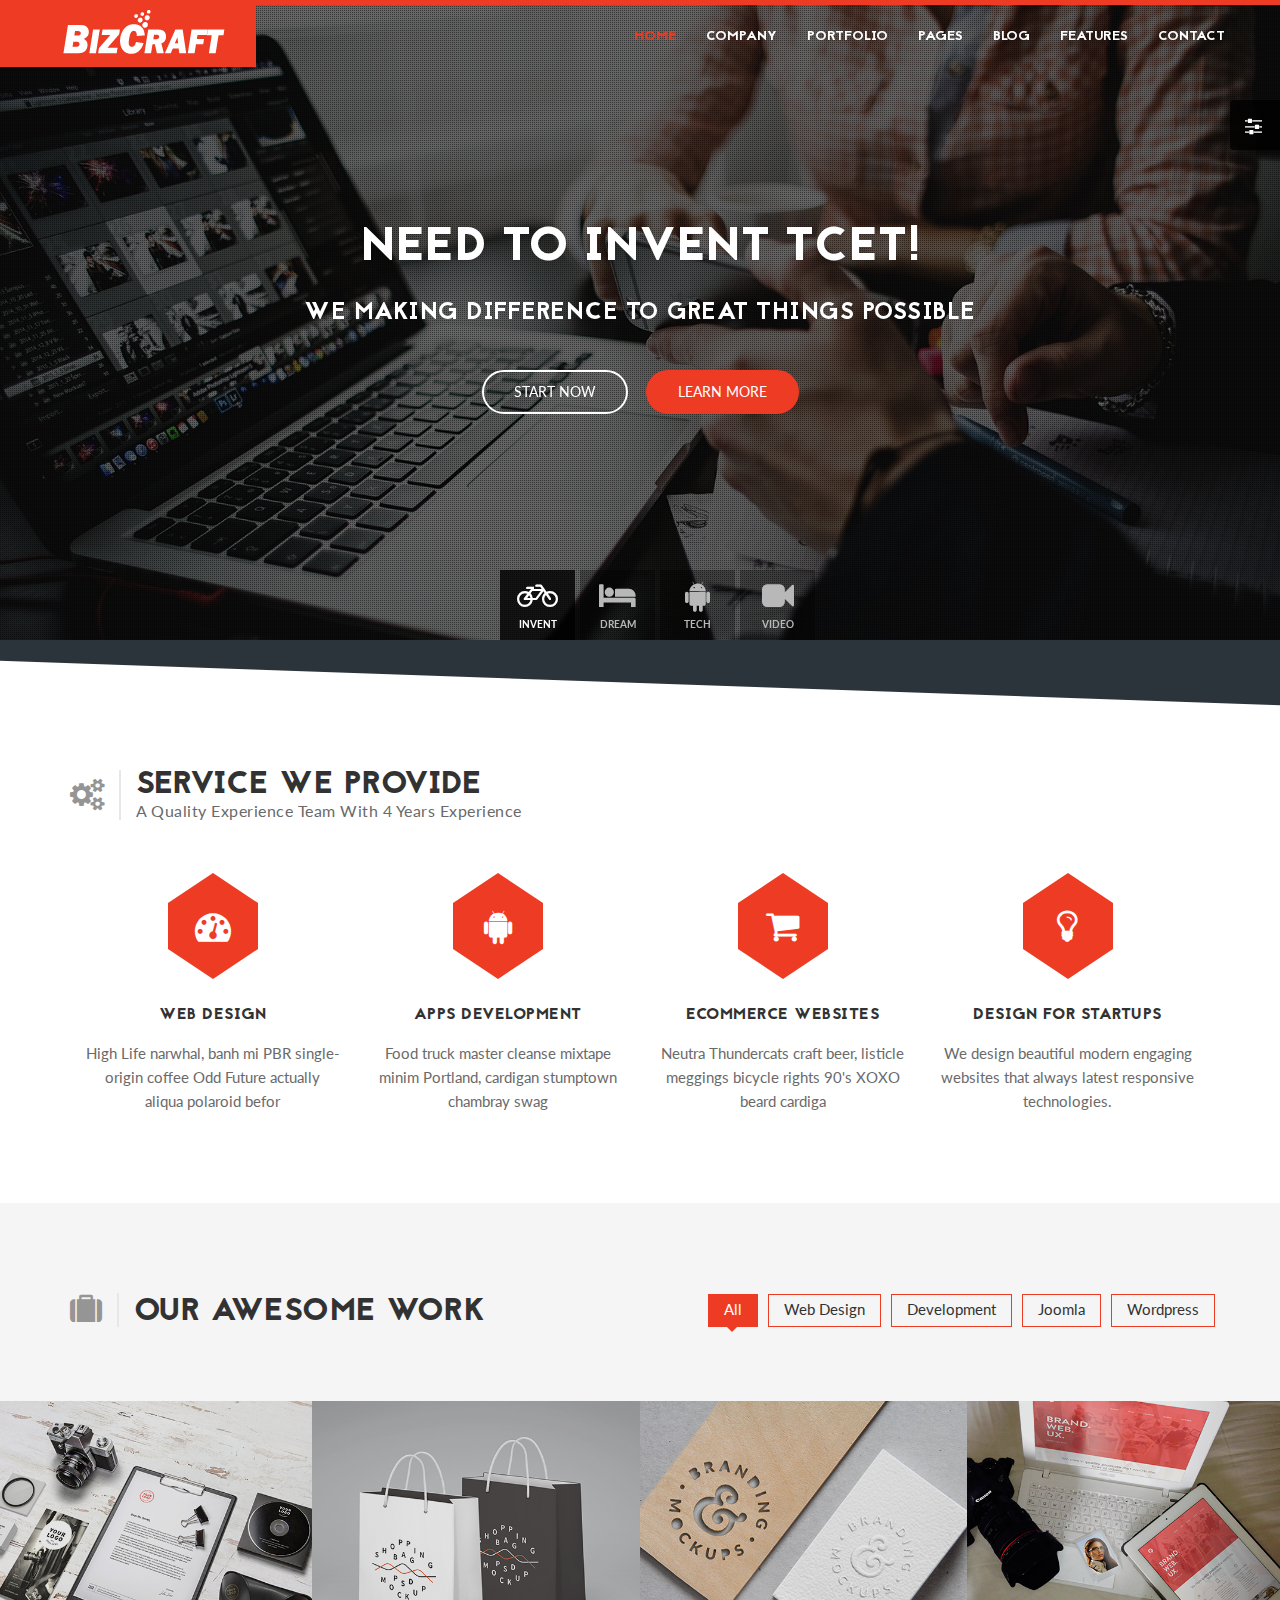
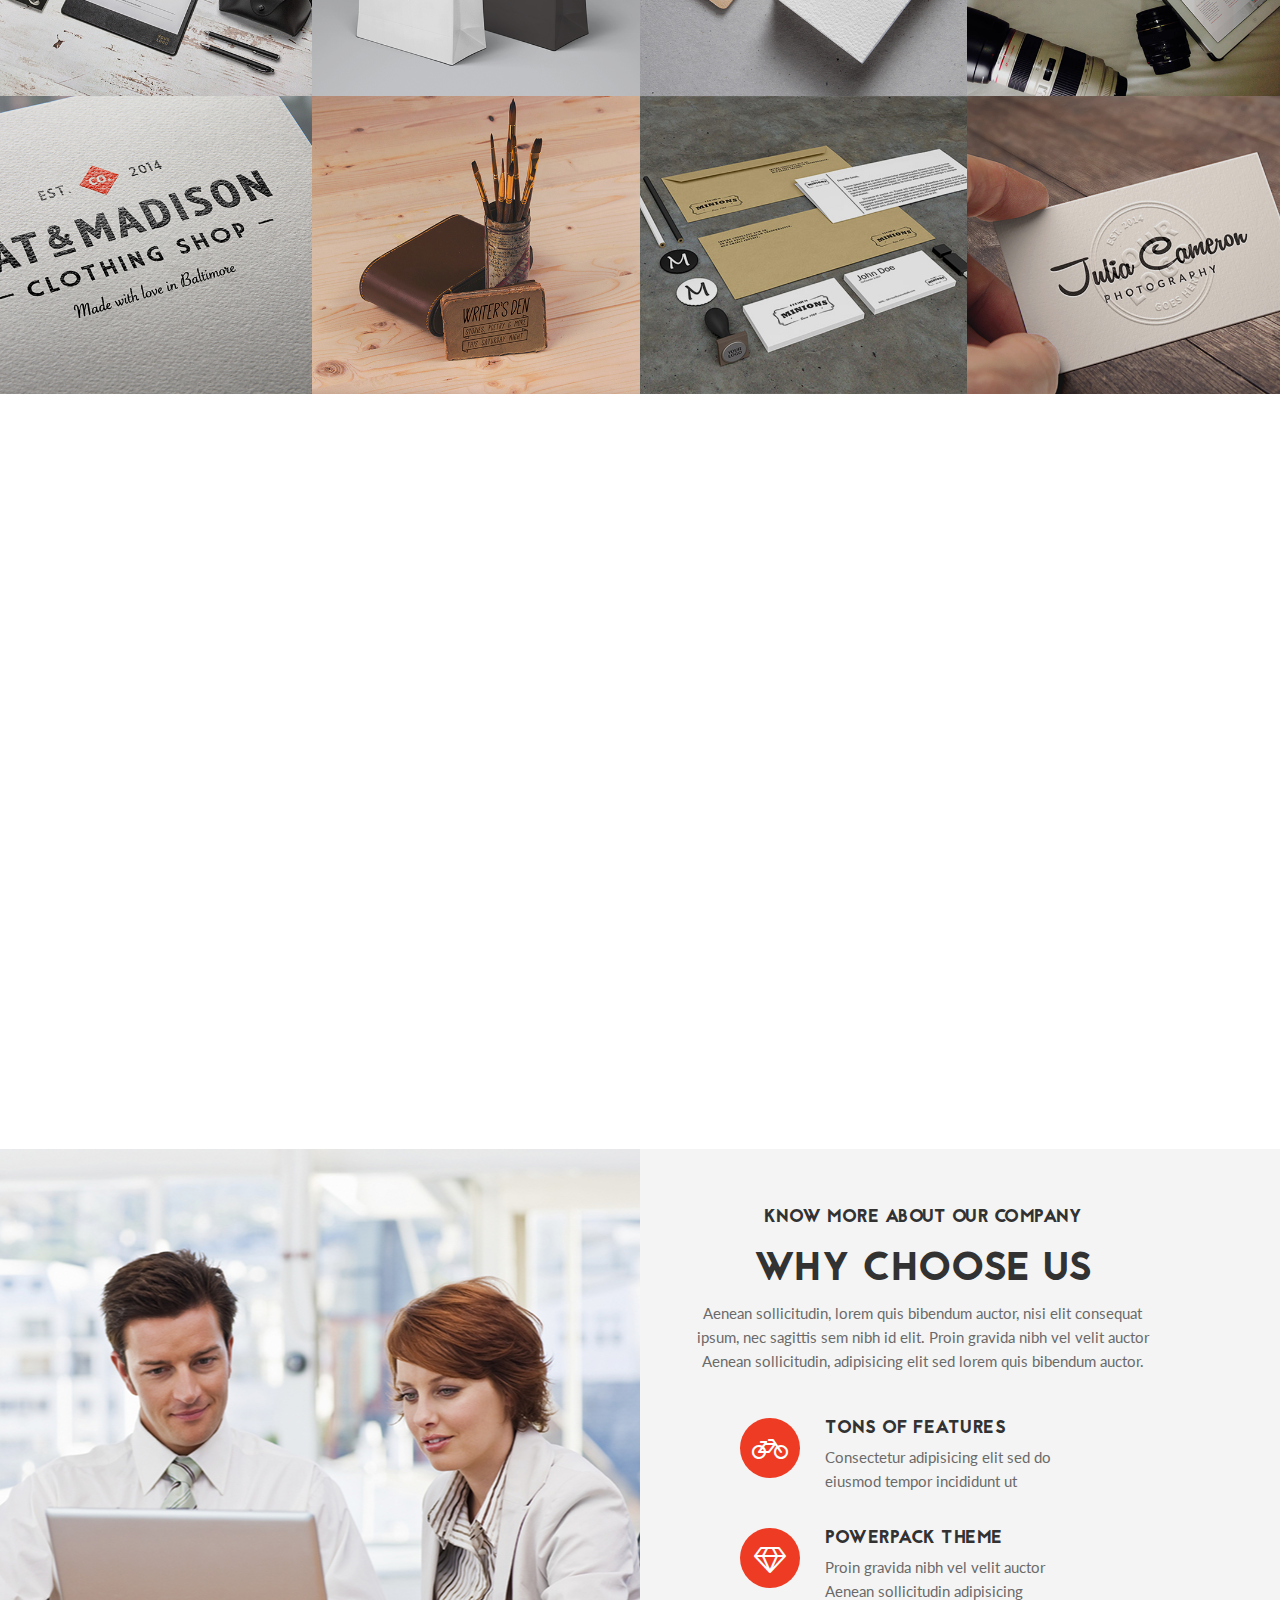
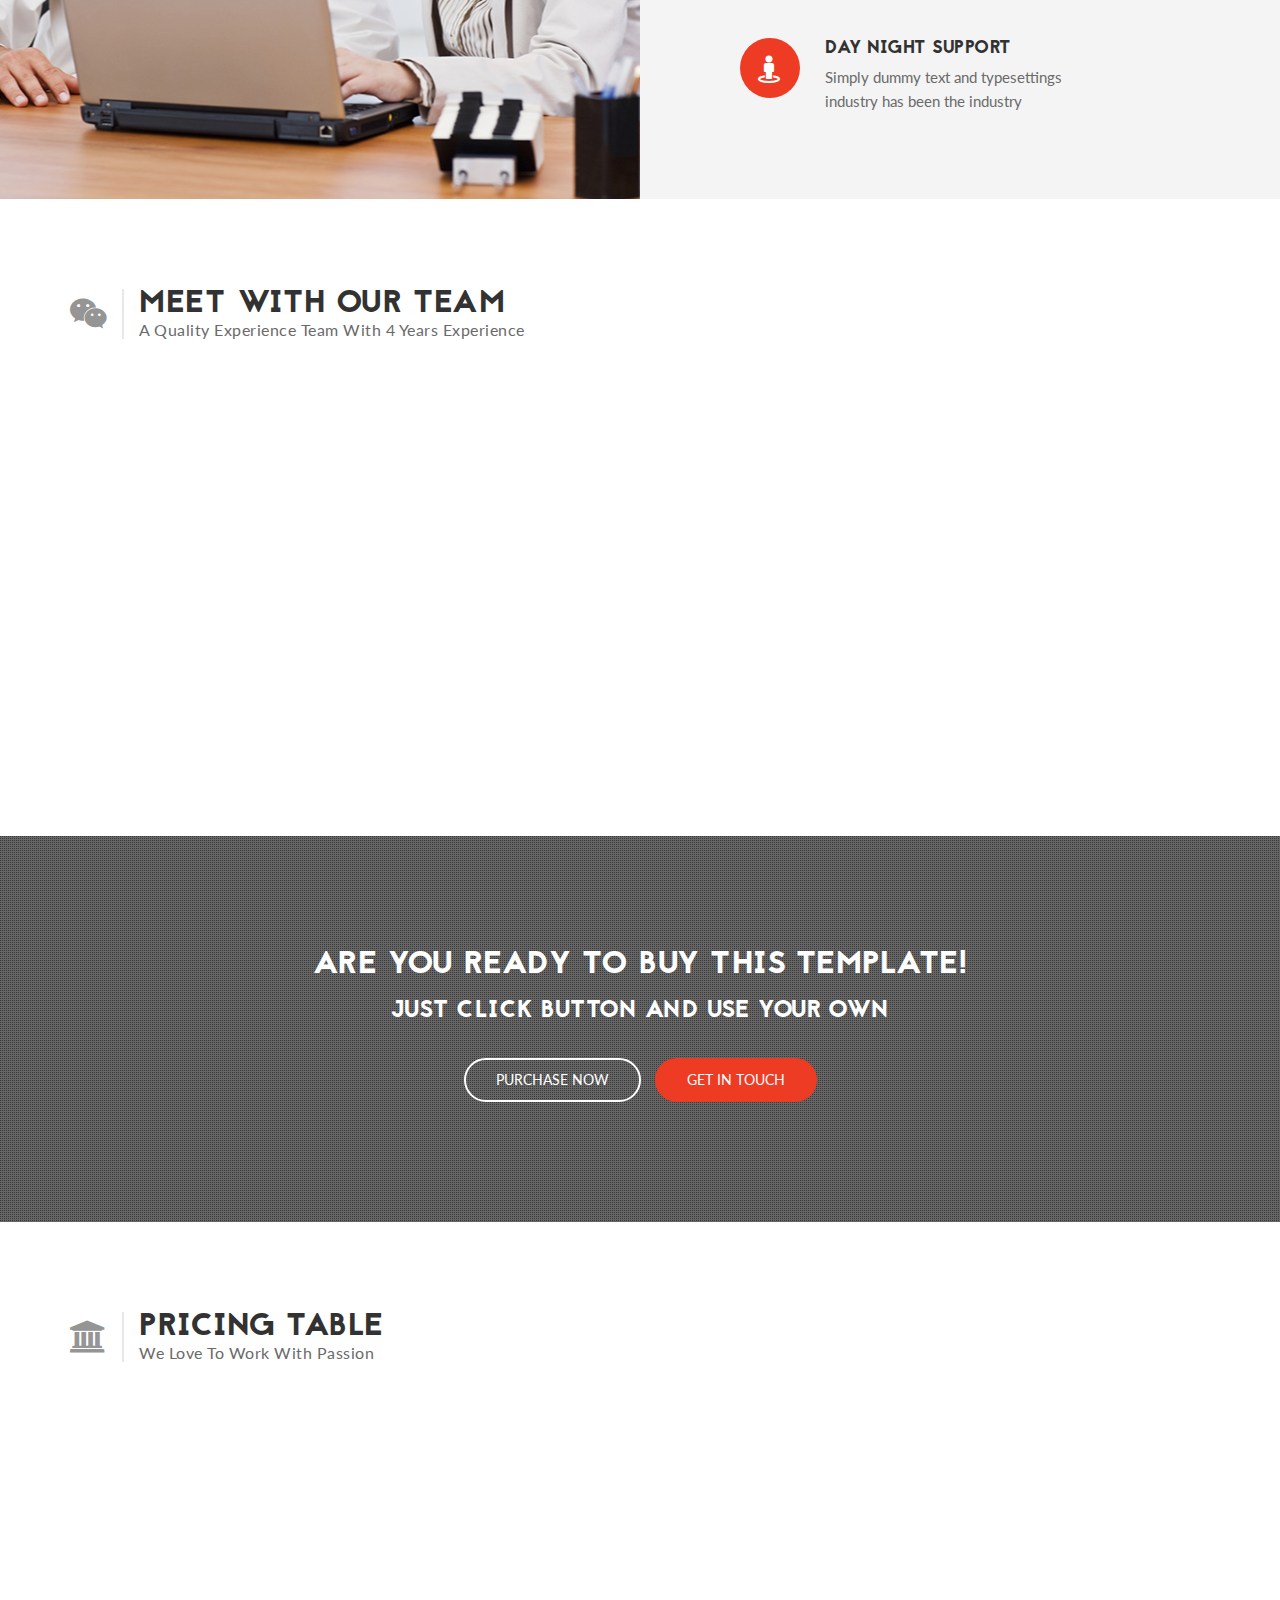
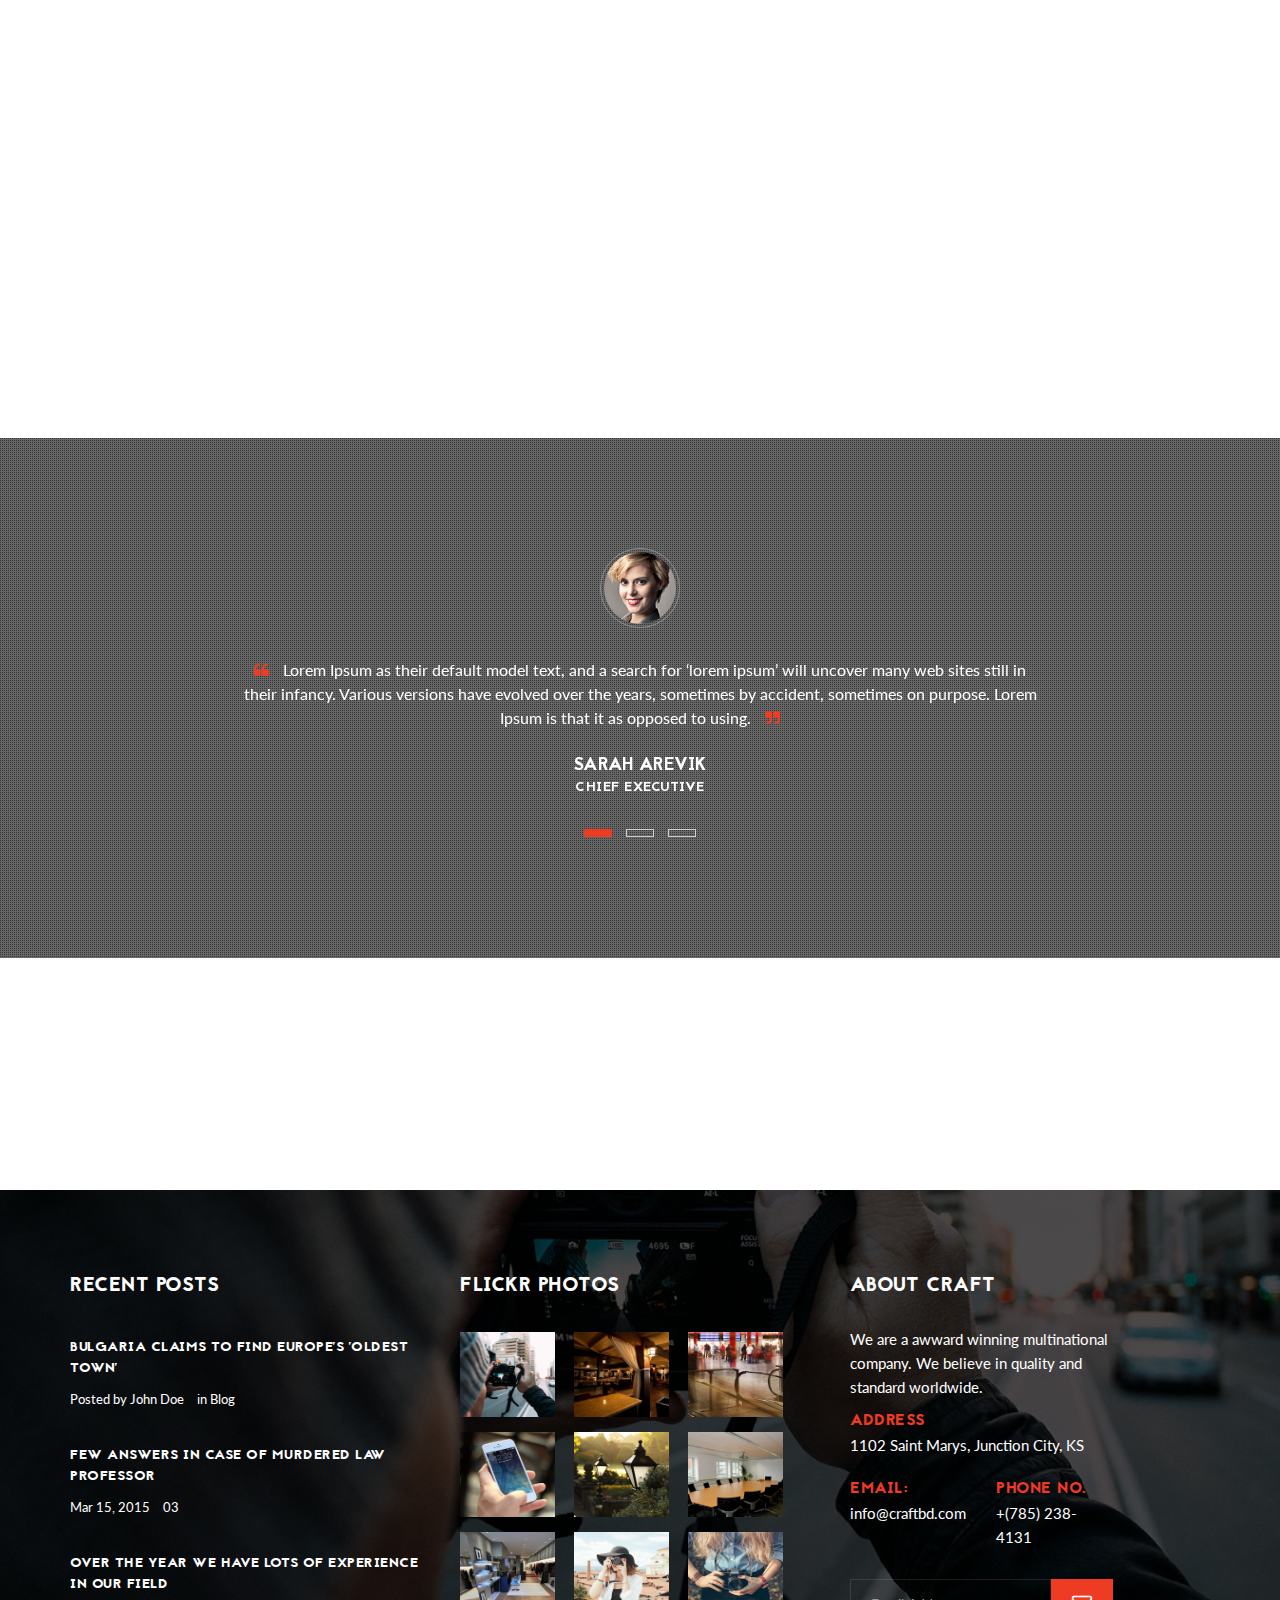
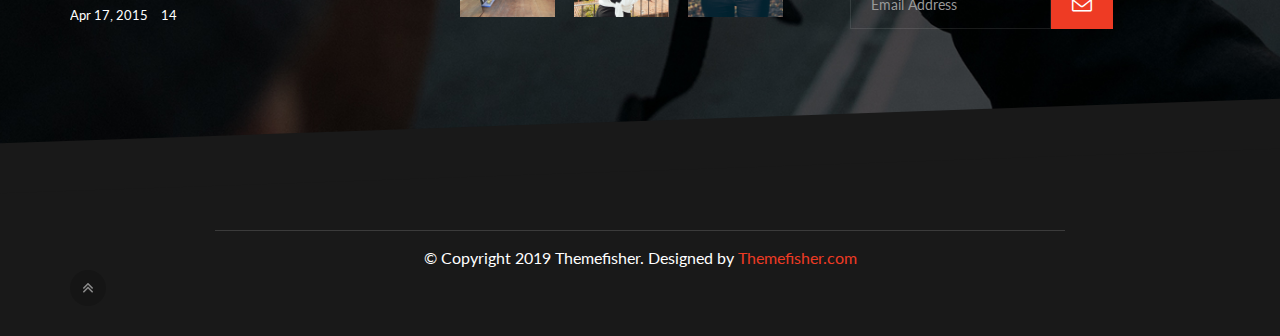
==== commit 031baab1: "sarthak 1 st commit" ====
--- a/index.html
+++ b/index.html
@@ -1,4 +1,4 @@
-<!DOCTYPE html>
+﻿<!DOCTYPE html>
 <html lang="en">
 <head>
 
@@ -174,7 +174,7 @@
 						<img class="" src="images/slider/bg1.jpg" alt="slider">
 					</div>
 					<div class="cd-full-width">
-						<h2>Need To Invent The Future!</h2>
+						<h2>Need To Invent TCET!</h2>
 						<h3>We Making Difference To Great Things Possible</h3>
 						<a href="#0" class="btn btn-primary white cd-btn">Start Now</a>
 						<a href="#0" class="btn btn-primary solid cd-btn">Learn More</a>
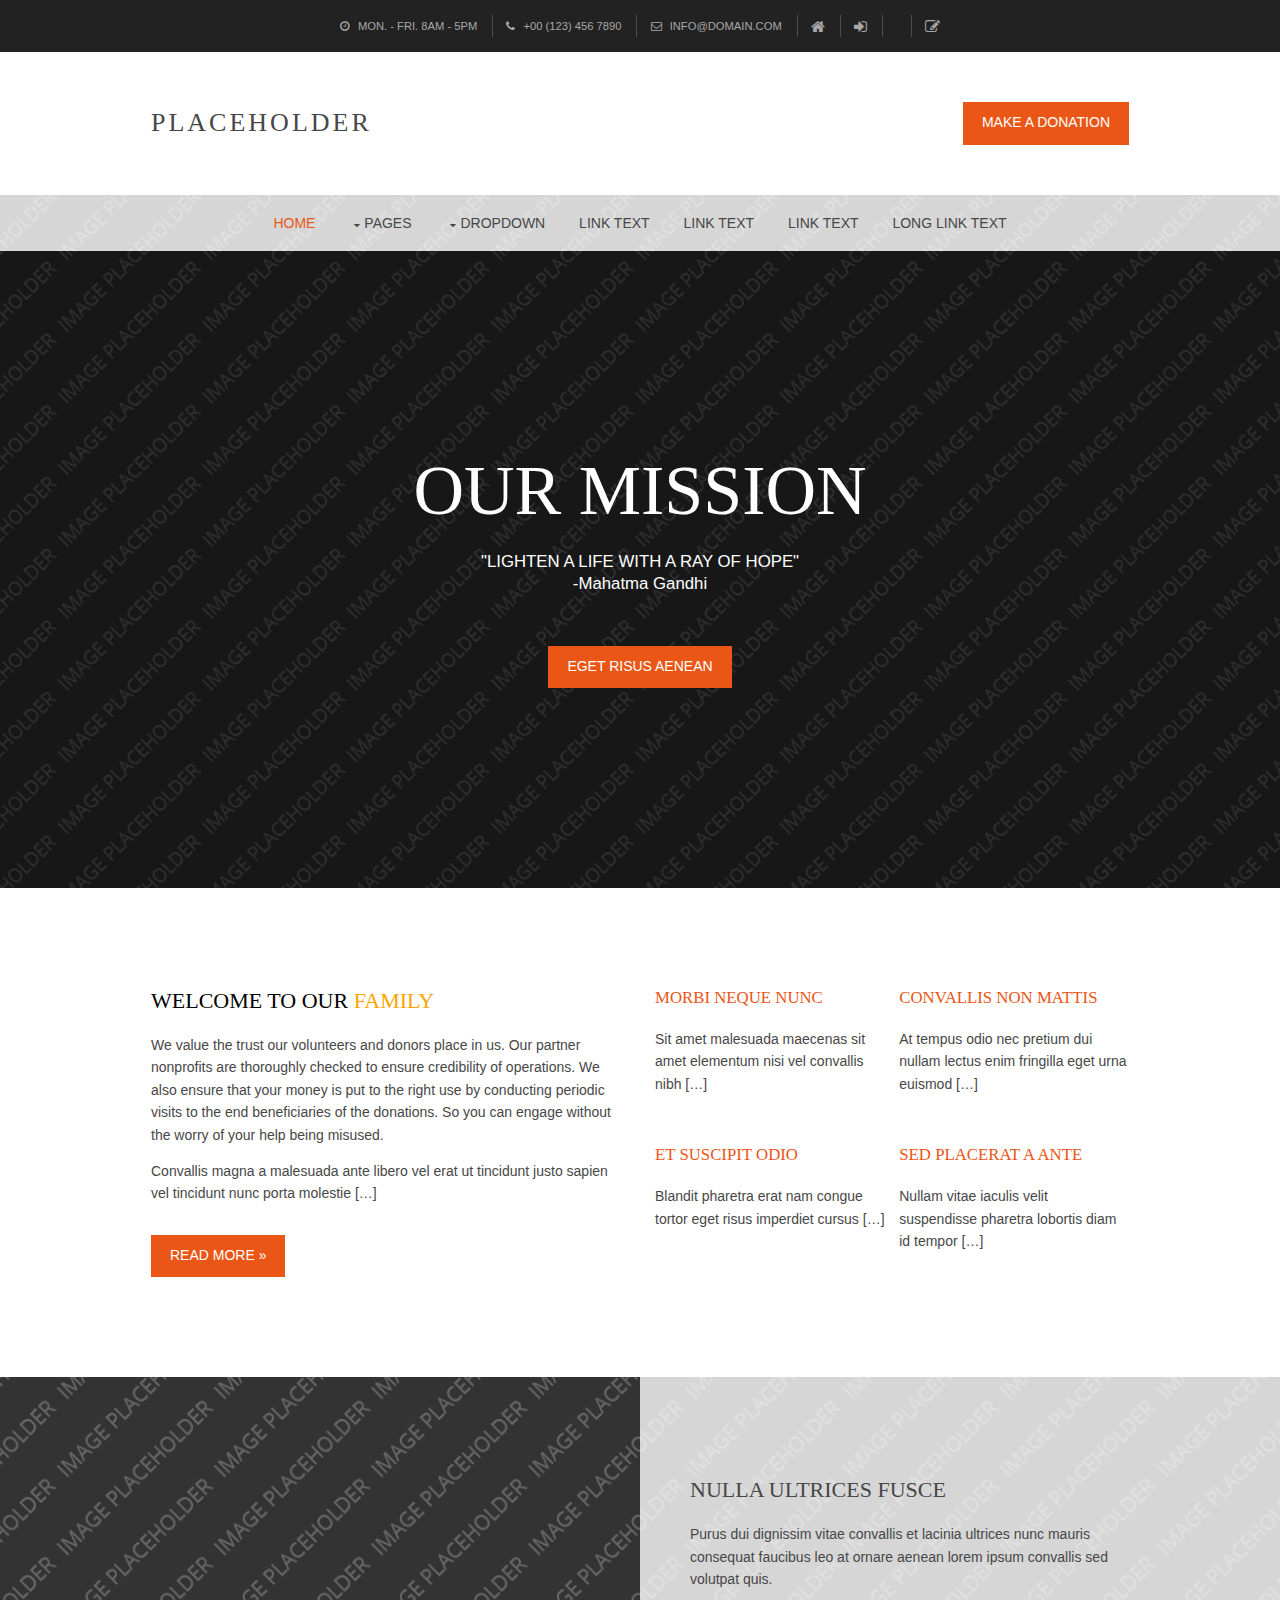
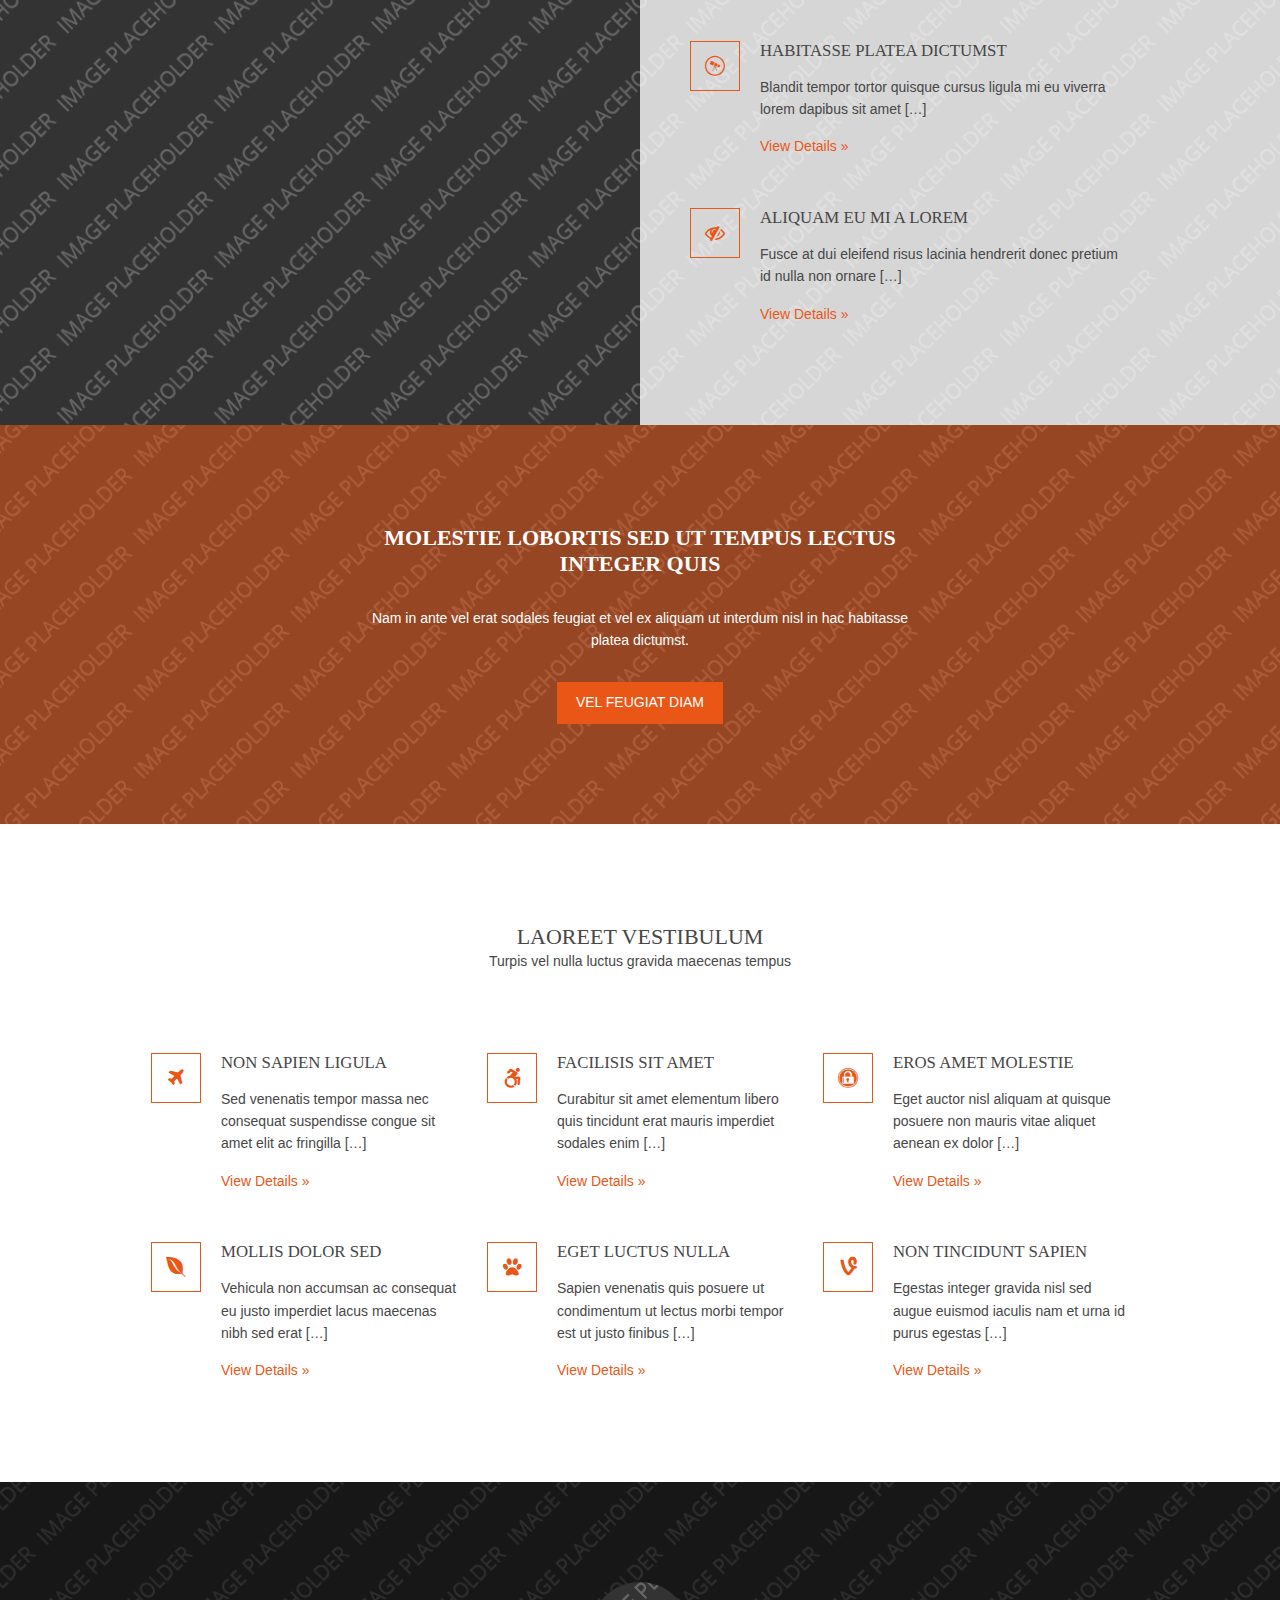
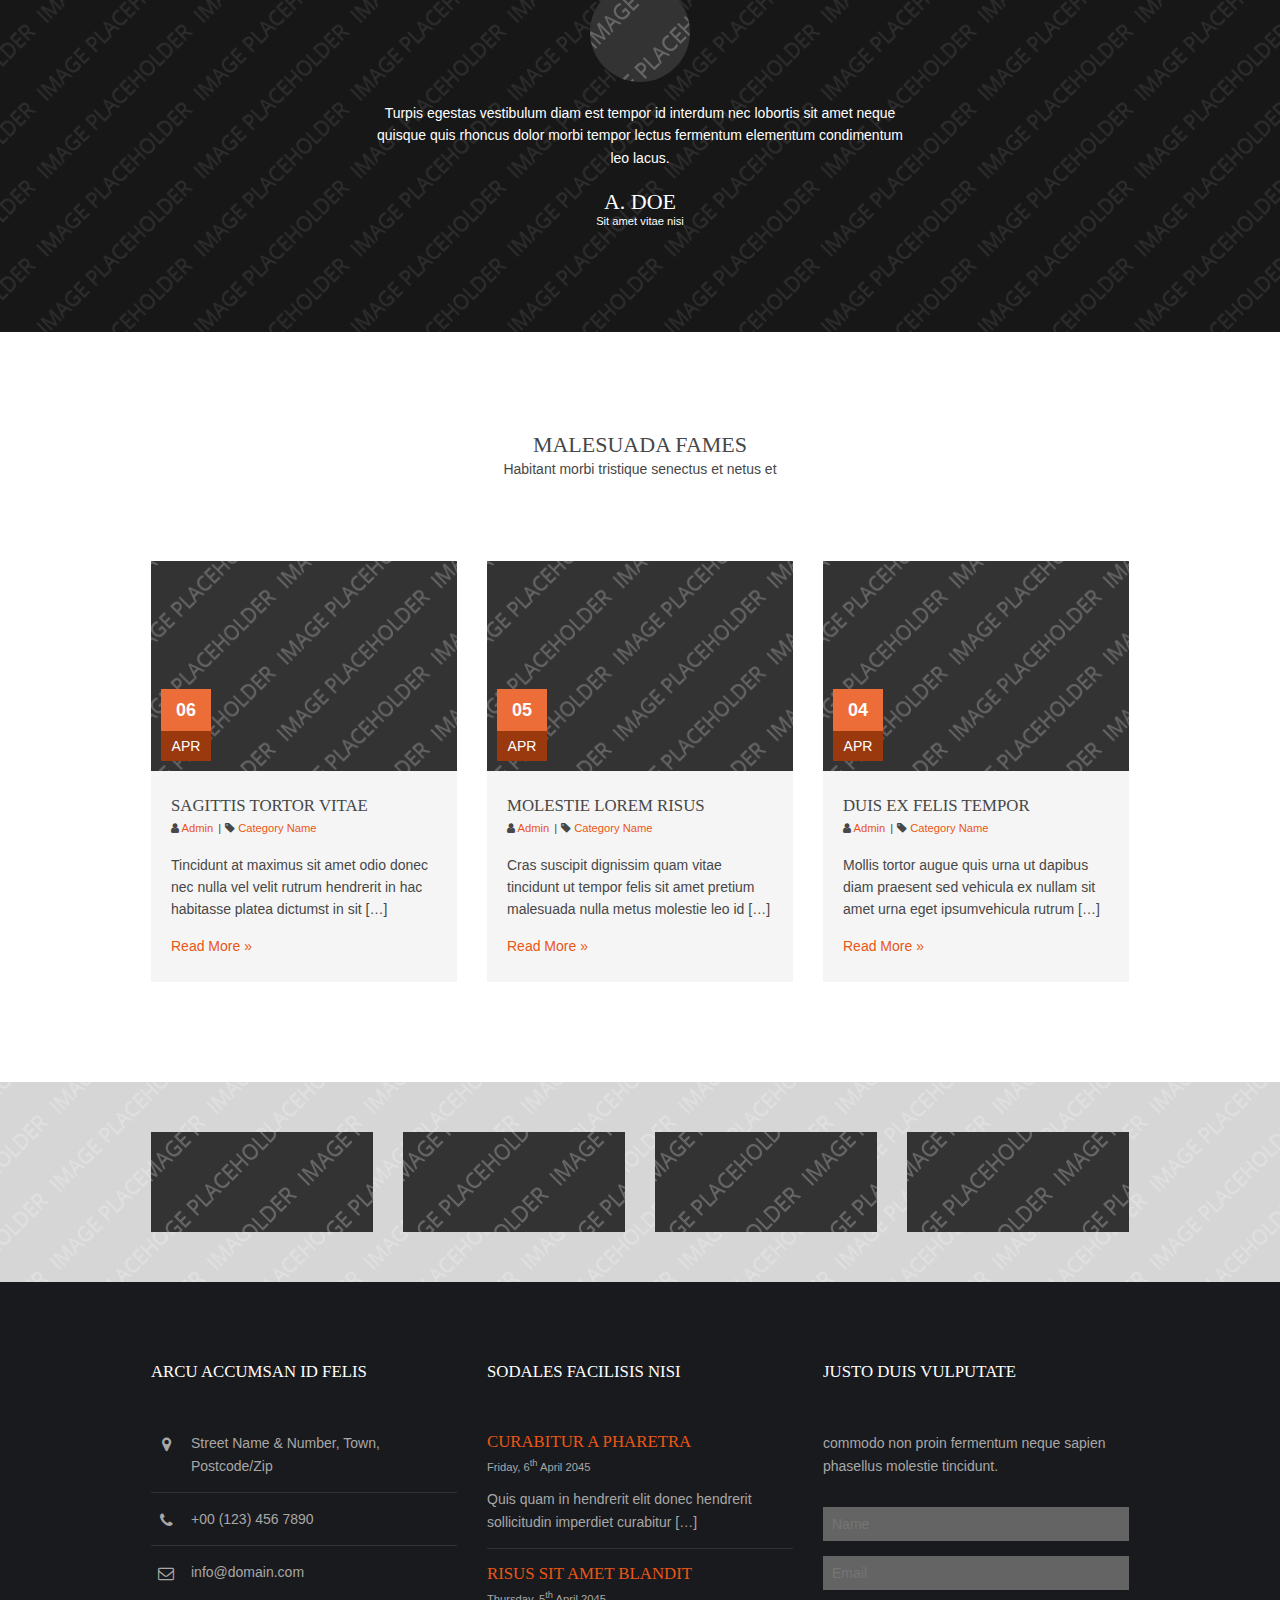
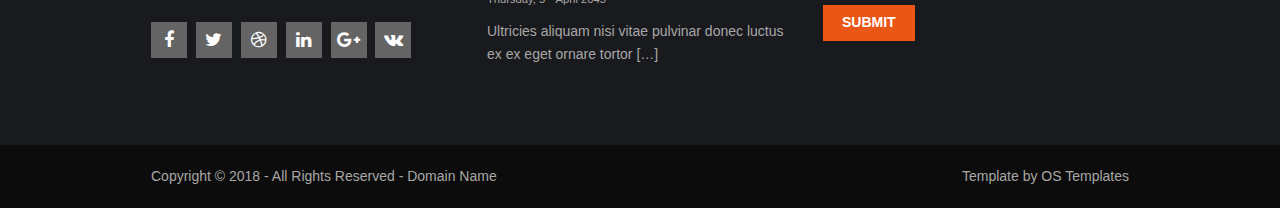
==== commit 9ca4c565: "init" ====
--- a/index.html
+++ b/index.html
@@ -1,1070 +1,429 @@
-﻿<!DOCTYPE html>
-<html lang="en">
+<!DOCTYPE html>
+<!--
+Template Name: Placeholder
+Author: <a href="https://www.os-templates.com/">OS Templates</a>
+Author URI: https://www.os-templates.com/
+Licence: Free to use under our free template licence terms
+Licence URI: https://www.os-templates.com/template-terms
+-->
+<html lang="">
+<!-- To declare your language - read more here: https://www.w3.org/International/questions/qa-html-language-declarations -->
 <head>
+<title>Placeholder</title>
+<meta charset="utf-8">
+<meta name="viewport" content="width=device-width, initial-scale=1.0, maximum-scale=1.0, user-scalable=no">
+<link href="layout/styles/layout.css" rel="stylesheet" type="text/css" media="all">
+</head>
+<body id="top">
+<!-- ################################################################################################ -->
+<!-- ################################################################################################ -->
+<!-- ################################################################################################ -->
+<div class="wrapper row0">
+  <div id="topbar" class="hoc clear"> 
+    <!-- ################################################################################################ -->
+    <ul>
+      <li><i class="fa fa-clock-o"></i> Mon. - Fri. 8am - 5pm</li>
+      <li><i class="fa fa-phone"></i> +00 (123) 456 7890</li>
+      <li><i class="fa fa-envelope-o"></i> info@domain.com</li>
+      <li><a href="index.html"><i class="fa fa-lg fa-home"></i></a></li>
+      <li><a href="login.html" title="Login"><i class="fa fa-lg fa-sign-in"></i></a></li>
+      <li><a href="signup.html" title="Sign up"><i class="fa fa-lg fa-sign-up"></i></a></li>
+      <li><a href="#" title="Sign Up"><i class="fa fa-lg fa-edit"></i></a></li>
+    </ul>
+    <!-- ################################################################################################ -->
+  </div>
+</div>
+<!-- ################################################################################################ -->
+<!-- ################################################################################################ -->
+<!-- ################################################################################################ -->
+<div class="wrapper row1">
+  <header id="header" class="hoc clear"> 
+    <!-- ################################################################################################ -->
+    <div id="logo" class="fl_left">
+      <h1><a href="index.html">Placeholder</a></h1>
+    </div>
+    <div class="fl_right"><a class="btn" href="#">make a donation</a></div>
+    <!-- ################################################################################################ -->
+  </header>
+</div>
+<!-- ################################################################################################ -->
+<!-- ################################################################################################ -->
+<!-- ################################################################################################ -->
+<!-- Top Background Image Wrapper -->
+<div class="bgded" style="background-image:url('images/demo/backgrounds/01.png');"> 
+  <!-- ################################################################################################ -->
+  <div class="wrapper row2">
+    <nav id="mainav" class="hoc clear"> 
+      <!-- ################################################################################################ -->
+      <ul class="clear">
+        <li class="active"><a href="index.html">Home</a></li>
+        <li><a class="drop" href="#">Pages</a>
+          <ul>
+            <li><a href="pages/gallery.html">Gallery</a></li>
+            <li><a href="pages/full-width.html">Full Width</a></li>
+            <li><a href="pages/sidebar-left.html">Sidebar Left</a></li>
+            <li><a href="pages/sidebar-right.html">Sidebar Right</a></li>
+            <li><a href="pages/basic-grid.html">Basic Grid</a></li>
+          </ul>
+        </li>
+        <li><a class="drop" href="#">Dropdown</a>
+          <ul>
+            <li><a href="#">Level 2</a></li>
+            <li><a class="drop" href="#">Level 2 + Drop</a>
+              <ul>
+                <li><a href="#">Level 3</a></li>
+                <li><a href="#">Level 3</a></li>
+                <li><a href="#">Level 3</a></li>
+              </ul>
+            </li>
+            <li><a href="#">Level 2</a></li>
+          </ul>
+        </li>
+        <li><a href="#">Link Text</a></li>
+        <li><a href="#">Link Text</a></li>
+        <li><a href="#">Link Text</a></li>
+        <li><a href="#">Long Link Text</a></li>
+      </ul>
+      <!-- ################################################################################################ -->
+    </nav>
+  </div>
+  <!-- ################################################################################################ -->
+  <!-- ################################################################################################ -->
+  <!-- ################################################################################################ -->
+  <div class="wrapper overlay">
+    <article id="pageintro" class="hoc clear"> 
+      <!-- ################################################################################################ -->
+      <h3 class="heading">Our Mission</h3>
+      <p>"LIGHTEN A LIFE WITH A RAY OF HOPE" <br> -Mahatma Gandhi
+      </p>
+      <footer><a class="btn" href="#">Eget risus aenean</a></footer>
+      <!-- ################################################################################################ -->
+    </article>
+  </div>
+  <!-- ################################################################################################ -->
+</div>
+<!-- End Top Background Image Wrapper -->
+<!-- ################################################################################################ -->
+<!-- ################################################################################################ -->
+<!-- ################################################################################################ -->
+<div class="wrapper row3">
+  <main class="hoc container clear"> 
+    <!-- main body -->
+    <!-- ################################################################################################ -->
+    <div class="group">
+      <div class="one_half first">
 
-	<!-- Basic Page Needs
-	================================================== -->
-	<meta charset="utf-8">
-    <title>BizCraft - Responsive Html5 Template</title>
-    <meta name="description" content="">	
-	<meta name="author" content="">
-
-	<!-- Mobile Specific Metas
-	================================================== -->
-	<meta name="viewport" content="width=device-width, initial-scale=1, maximum-scale=1">
-
-	<!-- Favicons
-	================================================== -->
-	<link rel="icon" href="img/favicon/favicon-32x32.png" type="image/x-icon" />
-	<link rel="apple-touch-icon-precomposed" sizes="144x144" href="img/favicon/favicon-144x144.png">
-	<link rel="apple-touch-icon-precomposed" sizes="72x72" href="img/favicon/favicon-72x72.png">
-	<link rel="apple-touch-icon-precomposed" href="img/favicon/favicon-54x54.png">
-	
-	<!-- CSS
-	================================================== -->
-	
-	<!-- Bootstrap -->
-	<link rel="stylesheet" href="css/bootstrap.min.css">
-	<!-- Template styles-->
-	<link rel="stylesheet" href="css/style.css">
-	<!-- Responsive styles-->
-	<link rel="stylesheet" href="css/responsive.css">
-	<!-- FontAwesome -->
-	<link rel="stylesheet" href="css/font-awesome.min.css">
-	<!-- Animation -->
-	<link rel="stylesheet" href="css/animate.css">
-	<!-- Prettyphoto -->
-	<link rel="stylesheet" href="css/prettyPhoto.css">
-	<!-- Owl Carousel -->
-	<link rel="stylesheet" href="css/owl.carousel.css">
-	<link rel="stylesheet" href="css/owl.theme.css">
-	<!-- Flexslider -->
-	<link rel="stylesheet" href="css/flexslider.css">
-	<!-- Flexslider -->
-	<link rel="stylesheet" href="css/cd-hero.css">
-	<!-- Style Swicther -->
-	<link id="style-switch" href="css/presets/preset3.css" media="screen" rel="stylesheet" type="text/css">
-
-	<!-- HTML5 shim, for IE6-8 support of HTML5 elements. All other JS at the end of file. -->
-    <!--[if lt IE 9]>
-      <script src="js/html5shiv.js"></script>
-      <script src="js/respond.min.js"></script>
-    <![endif]-->
-
-</head>
-	
-<body>
-
-	<!-- Style switcher start -->
-	<div class="style-switch-wrapper">
-		<div class="style-switch-button">
-			<i class="fa fa-sliders"></i>
-		</div>
-		<h3>Style Options</h3>
-		<button id="preset1" class="btn btn-sm btn-primary"></button>
-		<button id="preset2" class="btn btn-sm btn-primary"></button>
-		<button id="preset3" class="btn btn-sm btn-primary"></button>
-		<button id="preset4" class="btn btn-sm btn-primary"></button>
-		<button id="preset5" class="btn btn-sm btn-primary"></button>
-		<button id="preset6" class="btn btn-sm btn-primary"></button>
-		<br/><br/>
-		<a class="btn btn-sm btn-primary close-styler pull-right">Close X</a>
-	</div>
-	<!-- Style switcher end -->
-
-	<div class="body-inner">
-
-	<!-- Header start -->
-	<header id="header" class="navbar-fixed-top header" role="banner">
-		<div class="container">
-			<div class="row">
-				<!-- Logo start -->
-				<div class="navbar-header">
-				   <button type="button" class="navbar-toggle" data-toggle="collapse" data-target=".navbar-collapse">
-				        <span class="sr-only">Toggle navigation</span>
-				        <span class="icon-bar"></span>
-				        <span class="icon-bar"></span>
-				        <span class="icon-bar"></span>
-				    </button>
-				    <div class="navbar-brand navbar-bg">
-					    <a href="index.html">
-					    	<img class="img-responsive" src="images/logo.png" alt="logo">
-					    </a> 
-				    </div>                   
-				</div><!--/ Logo end -->
-				<nav class="collapse navbar-collapse clearfix" role="navigation">
-					<ul class="nav navbar-nav navbar-right">
-						<li class="dropdown active">
-                       		<a href="#" class="dropdown-toggle" data-toggle="dropdown">Home <i class="fa fa-angle-down"></i></a>
-                       		<div class="dropdown-menu">
-								<ul>
-		                            <li class="active"><a href="index.html">Home 1</a></li>
-		                            <li><a href="index-2.html">Home 2</a></li>
-		                            <li><a href="index-3.html">Home 3</a></li>
-		                            <li><a href="index-4.html">Home 4</a></li>
-		                        </ul>
-	                    	</div>
-	                    </li>
-						<li class="dropdown">
-                       		<a href="#" class="dropdown-toggle" data-toggle="dropdown">Company <i class="fa fa-angle-down"></i></a>
-                       		<div class="dropdown-menu">
-								<ul>
-		                            <li><a href="about.html">About Us</a></li>
-		                            <li><a href="service.html">Services</a></li>
-		                            <li><a href="career.html">Career</a></li>
-		                            <li><a href="testimonial.html">Testimonials</a></li>
-		                            <li><a href="faq.html">Faq</a></li>
-		                        </ul>
-	                    	</div>
-	                    </li>
-						<li class="dropdown">
-                       		<a href="#" class="dropdown-toggle" data-toggle="dropdown">Portfolio <i class="fa fa-angle-down"></i></a>
-                       		<div class="dropdown-menu">
-								<ul>
-		                            <li><a href="portfolio-classic.html">Portfolio Classic</a></li>
-		                            <li><a href="portfolio-static.html">Portfolio Static</a></li>
-		                            <li><a href="portfolio-item.html">Portfolio Single</a></li>
-		                        </ul>
-	                    	</div>
-	                    </li>
-	                    <li class="dropdown">
-                       		<a href="#" class="dropdown-toggle" data-toggle="dropdown">Pages <i class="fa fa-angle-down"></i></a>
-                       		<div class="dropdown-menu">
-								<ul>
-		                           	<li><a href="team.html">Our Team</a></li>
-		                           	<li><a href="about2.html">About Us - 2</a></li>
-		                           	<li><a href="service2.html">Services - 2</a></li>
-		                           	<li><a href="service-single.html">Services Single</a></li>
-		                           	<li><a href="pricing.html">Pricing Table</a></li>
-		                           	<li><a href="404.html">404 Page</a></li>
-		                        </ul>
-	                    	</div>
-	                    </li>
-	                    <li class="dropdown">
-                       		<a href="#" class="dropdown-toggle" data-toggle="dropdown">Blog <i class="fa fa-angle-down"></i></a>
-                       		<div class="dropdown-menu">
-								<ul>
-		                           	 <li><a href="blog-rightside.html">Blog with Sidebar</a></li>
-	                            	<li><a href="blog-item.html">Blog Single</a></li>
-		                        </ul>
-	                    	</div>
-	                    </li>
-	                    <li class="dropdown">
-                       		<a href="#" class="dropdown-toggle" data-toggle="dropdown">Features <i class="fa fa-angle-down"></i></a>
-                       		<div class="dropdown-menu">
-								<ul>
-		                           	 <li><a href="typography.html">Typography</a></li>
-	                            	<li><a href="elements.html">Elements</a></li>
-		                        </ul>
-	                    	</div>
-	                    </li>
-            			<li><a href="contact.html">Contact</a></li>
-                    </ul>
-				</nav><!--/ Navigation end -->
-			</div><!--/ Row end -->
-		</div><!--/ Container end -->
-	</header><!--/ Header end -->
-
-	<!-- Slider start -->
-	<section id="home" class="no-padding">	
-    	<div id="main-slide" class="cd-hero">
-			<ul class="cd-hero-slider">
-				<li class="selected">
-					<div class="overlay2">
-						<img class="" src="images/slider/bg1.jpg" alt="slider">
-					</div>
-					<div class="cd-full-width">
-						<h2>Need To Invent TCET!</h2>
-						<h3>We Making Difference To Great Things Possible</h3>
-						<a href="#0" class="btn btn-primary white cd-btn">Start Now</a>
-						<a href="#0" class="btn btn-primary solid cd-btn">Learn More</a>
-					</div> <!-- .cd-full-width -->
-				</li>
-				<li>
-					<div class="overlay2">
-						<img class="" src="images/slider/bg2.jpg" alt="slider">
-					</div>
-					<div class="cd-half-width">
-						<h2>How Big Can You Dream?</h2>
-						<p>Lorem ipsum dolor sit amet, consectetur adipisicing elit. In consequatur cumque natus!</p>
-						<a href="#0" class="cd-btn btn btn-primary solid">Take a Tour</a>
-					</div> <!-- .cd-half-width -->
-
-					<div class="cd-half-width cd-img-container">
-						<img src="images/slider/bg-thumb1.png" alt="">
-					</div> <!-- .cd-half-width.cd-img-container -->
-				</li>
-				<li>
-					<div class="overlay2">
-						<img class="" src="images/slider/bg3.jpg" alt="slider">
-					</div>
-					<div class="cd-half-width cd-img-container img-right">
-						<img src="images/slider/bg-thumb2.png" alt="">
-					</div> <!-- .cd-half-width.cd-img-container -->
-					<div class="cd-half-width">
-						<h2>Your Challenge is Our Progress</h2>
-						<p>Lorem ipsum dolor sit amet, consectetur adipisicing elit. In consequatur cumque natus!</p>
-						<a href="#0" class="cd-btn btn btn-primary white">Start</a>
-						<a href="#0" class="cd-btn btn secondary btn-primary solid">Learn More</a>
-					</div> <!-- .cd-half-width -->
-				</li>
-				<li class="cd-bg-video">
-					<div class="cd-full-width">
-						<h2>WE ARE HERE TO MAKE IT HAPPEN</h2>
-						<h3>We Making Difference To Great Things Possible</h3>
-
-						<a href="#0" class="cd-btn btn btn-primary solid">Learn more</a>
-					</div> <!-- .cd-full-width -->
-
-					<div class="cd-bg-video-wrapper" data-video="videos/video">
-						<!-- video element will be loaded using jQuery -->
-					</div> <!-- .cd-bg-video-wrapper -->
-				</li>
-			</ul> <!--/ cd-hero-slider -->
-
-		<div class="cd-slider-nav">
-			<nav>
-				<span class="cd-marker item-1"></span>
-				<ul>
-					<li class="selected"><a href="#0"><i class="fa fa-bicycle"></i> Invent</a></li>
-					<li><a href="#0"><i class="fa fa-hotel"></i> Dream</a></li>
-					<li><a href="#0"><i class="fa fa-android"></i> Tech</a></li>
-					<li class="video"><a href="#0"><i class="fa fa-video-camera"></i> Video</a></li>
-				</ul>
-			</nav> 
-		</div> <!-- .cd-slider-nav -->
-
-		</div><!--/ Main slider end -->    	
-    </section> <!--/ Slider end -->
-
-
-    <!-- Service box start -->
-	<section id="service" class="service angle">
-		<div class="container">
-			<div class="row">
-				<div class="col-md-12 heading">
-					<span class="title-icon pull-left"><i class="fa fa-cogs"></i></span>
-					<h2 class="title">Service We Provide <span class="title-desc">A Quality Experience Team with 4 years experience</span></h2>
-				</div>
-			</div><!-- Title row end -->
-
-			<div class="row">
-				<div class="col-md-12">
-					<div class="col-md-3 col-sm-3 wow fadeInDown" data-wow-delay=".5s">
-						<div class="service-content text-center">
-							<span class="service-icon icon-pentagon"><i class="fa fa-tachometer"></i></span>
-							<h3>Web Design</h3>
-							<p>High Life narwhal, banh mi PBR single-origin coffee Odd Future actually aliqua polaroid befor</p>
-						</div>
-					</div><!--/ End first service -->
-
-					<div class="col-md-3 col-sm-3 wow fadeInDown" data-wow-delay=".8s" >
-						<div class="service-content text-center">
-							<span class="service-icon icon-pentagon"><i class="fa fa-android"></i></span>
-							<h3>Apps Development</h3>
-							<p>Food truck master cleanse mixtape minim Portland, cardigan stumptown chambray swag</p>
-						</div>
-						
-					</div><!--/ End Second service -->
-
-					<div class="col-md-3 col-sm-3 wow fadeInDown" data-wow-delay="1.1s">
-						<div class="service-content text-center">
-							<span class="service-icon icon-pentagon"><i class="fa fa-shopping-cart"></i></span>
-							<h3>eCommerce Websites</h3>
-							<p>Neutra Thundercats craft beer, listicle meggings bicycle rights 90's XOXO beard cardiga</p>
-						</div>
-					</div><!--/ End Third service -->
-
-					<div class="col-md-3 col-sm-3 wow fadeInDown" data-wow-delay="1.4s">
-						<div class="service-content text-center">
-							<span class="service-icon icon-pentagon"><i class="fa fa-lightbulb-o"></i></span>
-							<h3>Design for Startups</h3>
-							<p>We design beautiful modern engaging websites that always latest responsive technologies.</p>
-						</div>
-					</div><!--/ End 4th service -->
-				</div>
-			</div><!-- Content row end -->
-		</div><!--/ Container end -->
-	</section><!--/ Service box end -->
-   
-	<!-- Portfolio start -->
-	<section id="portfolio" class="portfolio">
-		<div class="container">
-			<div class="row">
-				<div class="col-md-12 heading">
-					<span class="title-icon classic pull-left"><i class="fa fa-suitcase"></i></span>
-					<h2 class="title classic">Our Awesome Work</h2>
-				</div>
-			</div> <!-- Title row end -->
-
-			<!--Isotope filter start -->
-			<div class="row text-right">
-				<div class="isotope-nav" data-isotope-nav="isotope">
-					<ul>
-						<li><a href="#" class="active" data-filter="*">All</a></li>
-						<li><a href="#" data-filter=".web-design">Web Design</a></li>
-						<li><a href="#" data-filter=".development">Development</a></li>
-						<li><a href="#" data-filter=".joomla">Joomla</a></li>
-						<li><a href="#" data-filter=".wordpress">Wordpress</a></li>
-					</ul>
-				</div>
-			</div><!-- Isotope filter end -->
-		</div>
-		
-		<div class="container-fluid">
-			<div class="row">
-				<div id="isotope" class="isotope">
-					<div class="col-sm-3 web-design isotope-item">
-						<div class="grid">
-							<figure class="effect-oscar">
-								<img src="images/portfolio/portfolio1.jpg" alt="">
-								<figcaption>
-									<h3>Startup Business</h3>
-									<a class="link icon-pentagon" href="portfolio-item.html"><i class="fa fa-link"></i></a>
-									<a class="view icon-pentagon" data-rel="prettyPhoto" href="images/portfolio/portfolio-bg1.jpg"><i class="fa fa-search"></i></a>            
-								</figcaption>			
-							</figure>
-						</div>
-					</div><!-- Isotope item end -->
-
-					<div class="col-sm-3 development isotope-item">
-						<div class="grid">
-							<figure class="effect-oscar">
-								<img src="images/portfolio/portfolio2.jpg" alt="">
-								<figcaption>
-									<h3>Easy to Lanunch</h3>
-									<a class="link icon-pentagon" href="portfolio-item.html"><i class="fa fa-link"></i></a>
-									<a class="view icon-pentagon" data-rel="prettyPhoto" href="images/portfolio/portfolio-bg2.jpg"><i class="fa fa-search"></i></a>            
-								</figcaption>				
-							</figure>
-						</div>
-					</div><!-- Isotope item end -->
-
-					<div class="col-sm-3 joomla isotope-item">
-						<div class="grid">
-							<figure class="effect-oscar">
-								<img src="images/portfolio/portfolio3.jpg" alt="">
-								<figcaption>
-									<h3>Your Business</h3>
-									<a class="link icon-pentagon" href="portfolio-item.html"><i class="fa fa-link"></i></a>
-									<a class="view icon-pentagon" data-rel="prettyPhoto" href="images/portfolio/portfolio-bg3.jpg"><i class="fa fa-search"></i></a>            
-								</figcaption>				
-							</figure>
-						</div>
-					</div><!-- Isotope item end -->
-
-					<div class="col-sm-3 wordpress isotope-item">
-						<div class="grid">
-							<figure class="effect-oscar">
-								<img src="images/portfolio/portfolio4.jpg" alt="">
-								<figcaption>
-									<h3>Prego Match</h3>
-									<a class="link icon-pentagon" href="portfolio-item.html"><i class="fa fa-link"></i></a>
-									<a class="view icon-pentagon" data-rel="prettyPhoto" href="images/portfolio/portfolio-bg4.jpg"><i class="fa fa-search"></i></a>            
-								</figcaption>					
-							</figure>
-						</div>
-					</div><!-- Isotope item end -->
-
-					<div class="col-sm-3 joomla isotope-item">
-						<div class="grid">
-							<figure class="effect-oscar">
-								<img src="images/portfolio/portfolio5.jpg" alt="">
-								<figcaption>
-									<h3>Fashion Brand</h3>
-									<a class="link icon-pentagon" href="portfolio-item.html"><i class="fa fa-link"></i></a>
-									<a class="view icon-pentagon" data-rel="prettyPhoto" href="images/portfolio/portfolio-bg5.jpg"><i class="fa fa-search"></i></a>            
-								</figcaption>					
-							</figure>
-						</div>
-					</div><!-- Isotope item end -->
-
-					<div class="col-sm-3 development isotope-item">
-						<div class="grid">
-							<figure class="effect-oscar">
-								<img src="images/portfolio/portfolio6.jpg" alt="">
-								<figcaption>
-									<h3>The Insidage</h3>
-									<a class="link icon-pentagon" href="portfolio-item.html"><i class="fa fa-link"></i></a>
-									<a class="view icon-pentagon" data-rel="prettyPhoto" href="images/portfolio/portfolio-bg1.jpg"><i class="fa fa-search"></i></a>            
-								</figcaption>					
-							</figure>
-						</div>
-					</div><!-- Isotope item end -->
-
-					<div class="col-sm-3 development isotope-item">
-						<div class="grid">
-							<figure class="effect-oscar">
-								<img src="images/portfolio/portfolio7.jpg" alt="">
-								<figcaption>
-									<h3>Light Carpet</h3>
-									<a class="link icon-pentagon" href="portfolio-item.html"><i class="fa fa-link"></i></a>
-									<a class="view icon-pentagon" data-rel="prettyPhoto" href="images/portfolio/portfolio-bg2.jpg"><i class="fa fa-search"></i></a>            
-								</figcaption>					
-							</figure>
-						</div>
-					</div><!-- Isotope item end -->
-
-					<div class="col-sm-3 development isotope-item">
-						<div class="grid">
-							<figure class="effect-oscar">
-								<img src="images/portfolio/portfolio8.jpg" alt="">
-								<figcaption>
-									<h3>Amazing Keyboard</h3>
-									<a class="link icon-pentagon" href="portfolio-item.html"><i class="fa fa-link"></i></a>
-									<a class="view icon-pentagon" data-rel="prettyPhoto" href="images/portfolio/portfolio-bg3.jpg"><i class="fa fa-search"></i></a>            
-								</figcaption>					
-							</figure>
-						</div>
-					</div><!-- Isotope item end -->
-				</div><!-- Isotope content end -->
-			</div><!-- Content row end -->
-		</div><!-- Container end -->
-	</section><!-- Portfolio end -->
-
-	<!-- Counter Strat -->
-	<section class="ts_counter no-padding">
-		<div class="container-fluid">
-			<div class="row facts-wrapper wow fadeInLeft text-center">
-				<div class="facts one col-md-3 col-sm-6">
-					<span class="facts-icon"><i class="fa fa-user"></i></span>
-					<div class="facts-num">
-						<span class="counter">1200</span>
-					</div>
-					<h3>Clients</h3> 
-				</div>
-
-				<div class="facts two col-md-3 col-sm-6">
-					<span class="facts-icon"><i class="fa fa-institution"></i></span>
-					<div class="facts-num">
-						<span class="counter">1277</span>
-					</div>
-					<h3>Item Sold</h3> 
-				</div>
-
-				<div class="facts three col-md-3 col-sm-6">
-					<span class="facts-icon"><i class="fa fa-suitcase"></i></span>
-					<div class="facts-num">
-						<span class="counter">869</span>
-					</div>
-					<h3>Projects</h3> 
-				</div>
-
-				<div class="facts four col-md-3 col-sm-6">
-					<span class="facts-icon"><i class="fa fa-trophy"></i></span>
-					<div class="facts-num">
-						<span class="counter">76</span>
-					</div>
-					<h3>Awwards</h3> 
-				</div>
-
-			</div>
-		</div><!--/ Container end -->
-    </section><!--/ Counter end -->
-
-	<!-- Feature box start -->
-	<section id="feature" class="feature">
-		<div class="container">
-			<div class="row">
-				<div class="feature-box col-sm-4 wow fadeInDown" data-wow-delay=".5s">
-					<span class="feature-icon pull-left" ><i class="fa fa-heart-o"></i></span>
-					<div class="feature-content">
-						<h3>Clean &amp; Modern Design</h3>
-						<p>Bras urna felis accumsan at ultrde cesid posuere masa socis nautoque penat</p>
-					</div>
-				</div><!--/ End first featurebox -->
-
-				<div class="feature-box col-sm-4 wow fadeInDown" data-wow-delay=".5s">
-					<span class="feature-icon pull-left" ><i class="fa fa-codepen"></i></span>
-					<div class="feature-content">
-						<h3>Useful Shortcodes</h3>
-						<p>High Life narwhal, banh mi PBR single-origin coffee Odd Future actually aliqua</p>
-					</div>
-				</div><!--/ End 2nd featurebox -->
-
-				<div class="feature-box col-sm-4 wow fadeInDown" data-wow-delay=".5s">
-					<span class="feature-icon pull-left" ><i class="fa fa-film"></i></span>
-					<div class="feature-content">
-						<h3>Parallax Section</h3>
-						<p>Consectetur adipisicing elit sed do eiusmod tempor incididunt ut</p>
-					</div>
-				</div><!--/ End 3rd featurebox -->
-			</div><!-- Content row end -->
-
-			<div class="gap-40"></div>
-
-			<div class="row">
-				<div class="feature-box col-sm-4 wow fadeInDown" data-wow-delay=".5s">
-					<span class="feature-icon pull-left" ><i class="fa fa-newspaper-o"></i></span>
-					<div class="feature-content">
-						<h3>Multipurpose Concept</h3>
-						<p>Consectetur adipisicing elit sed do eiusmod tempor incididunt ut</p>
-					</div>
-				</div><!--/ End 1st featurebox -->
-
-				<div class="feature-box col-sm-4 wow fadeInDown" data-wow-delay=".5s">
-					<span class="feature-icon pull-left" ><i class="fa fa-desktop"></i></span>
-					<div class="feature-content">
-						<h3>Responsive Layout</h3>
-						<p>Consectetur adipisicing elit sed do eiusmod tempor incididunt ut</p>
-					</div>
-				</div><!--/ End 2nd featurebox -->
-
-				<div class="feature-box col-sm-4 wow fadeInDown" data-wow-delay=".5s">
-					<span class="feature-icon pull-left" ><i class="fa fa-pagelines"></i></span>
-					<div class="feature-content">
-						<h3>Light wight Performance</h3>
-						<p>High Life narwhal, banh mi PBR single-origin coffee Odd Future actually aliqua</p>
-					</div>
-				</div><!--/ End 3rd featurebox -->
-
-			</div><!-- Content row end -->
-
-			<div class="gap-40"></div>
-
-			<div class="row">
-				<div class="feature-box col-sm-4 wow fadeInDown" data-wow-delay=".5s">
-					<span class="feature-icon pull-left" ><i class="fa fa-recycle"></i></span>
-					<div class="feature-content">
-						<h3>Free Lifetime Updates</h3>
-						<p>Bras urna felis accumsan at ultrde cesid posuere masa socis nautoque penat</p>
-					</div>
-				</div><!--/ End first featurebox -->
-
-				<div class="feature-box col-sm-4 wow fadeInDown" data-wow-delay=".5s">
-					<span class="feature-icon pull-left" ><i class="fa fa-diamond"></i></span>
-					<div class="feature-content">
-						<h3>Endless Possibilites</h3>
-						<p>High Life narwhal, banh mi PBR single-origin coffee Odd Future actually aliqua</p>
-					</div>
-				</div><!--/ End first featurebox -->
-
-				<div class="feature-box col-sm-4 wow fadeInDown" data-wow-delay=".5s">
-					<span class="feature-icon pull-left" ><i class="fa fa-whatsapp"></i></span>
-					<div class="feature-content">
-						<h3>24/7 Live Support</h3>
-						<p>Consectetur adipisicing elit sed do eiusmod tempor incididunt ut</p>
-					</div>
-				</div><!--/ End first featurebox -->
-			</div><!-- Content row end -->
-
-		</div><!--/ Container end -->
-	</section><!--/ Feature box end -->
-
-
-	<section id="image-block" class="image-block no-padding">
-		<div class="container-fluid">
-			<div class="row">
-				<div class="col-md-6 ts-padding" style="height:650px;background:url(images/image-block-bg.jpg) 50% 50% / cover no-repeat;">
-				</div>
-				<div class="col-md-6 ts-padding img-block-right">
-					<div class="img-block-head text-center">
-						<h2>Know More About Our Company</h2>
-						<h3>Why Choose Us</h3>
-						<p>Aenean sollicitudin, lorem quis bibendum auctor, nisi elit consequat ipsum, nec sagittis sem nibh id elit. Proin gravida nibh vel velit auctor Aenean sollicitudin, adipisicing elit sed lorem quis bibendum auctor.
-						</p>
-					</div>
-
-					<div class="gap-30"></div>
-
-					<div class="image-block-content">
-						<span class="feature-icon pull-left" ><i class="fa fa-bicycle"></i></span>
-						<div class="feature-content">
-							<h3>Tons of Features</h3>
-							<p>Consectetur adipisicing elit sed do eiusmod tempor incididunt ut</p>
-						</div>
-					</div><!--/ End 1st block -->
-
-					<div class="image-block-content">
-						<span class="feature-icon pull-left" ><i class="fa fa-diamond"></i></span>
-						<div class="feature-content">
-							<h3>PowerPack Theme</h3>
-							<p>Proin gravida nibh vel velit auctor Aenean sollicitudin adipisicing</p>
-						</div>
-					</div><!--/ End 1st block -->
-
-					<div class="image-block-content">
-						<span class="feature-icon pull-left" ><i class="fa fa-street-view"></i></span>
-						<div class="feature-content">
-							<h3>Day Night Support</h3>
-							<p>Simply dummy text and typesettings industry has been the industry</p>
-						</div>
-					</div><!--/ End 1st block -->
-
-				</div>
-			</div>
-		</div>
-	</section><!--/ Image block end -->
-
-
-	<!-- Team start -->
-	<section id="team" class="team">
-		<div class="container">
-			<div class="row">
-				<div class="col-md-12 heading">
-					<span class="title-icon pull-left"><i class="fa fa-weixin"></i></span>
-					<h2 class="title">Meet with our Team <span class="title-desc">A Quality Experience Team with 4 years experience</span></h2>
-				</div>
-			</div><!-- Title row end -->
-
-			<div class="row text-center">
-				<div class="col-md-3 col-sm-6">
-					<div class="team wow slideInLeft">
-						<div class="img-hexagon">
-							<img src="images/team/team1.jpg" alt="">
-							<span class="img-top"></span>
-							<span class="img-bottom"></span>
-						</div>
-						<div class="team-content">
-							<h3>Vosgi Varduhi</h3>
-							<p>Web Designer</p>
-							<div class="team-social">
-								<a class="fb" href="#"><i class="fa fa-facebook"></i></a>
-								<a class="twt" href="#"><i class="fa fa-twitter"></i></a>
-								<a class="gplus" href="#"><i class="fa fa-google-plus"></i></a>
-								<a class="linkdin" href="#"><i class="fa fa-linkedin"></i></a>
-								<a class="dribble" href="#"><i class="fa fa-dribbble"></i></a>
-							</div>
-						</div>
-					</div>	
-				</div><!--/ Team 1 end -->
-				<div class="col-md-3 col-sm-6">
-					<div class="team wow slideInLeft">
-						<div class="img-hexagon">
-							<img src="images/team/team2.jpg" alt="">
-							<span class="img-top"></span>
-							<span class="img-bottom"></span>
-						</div>
-						<div class="team-content">
-							<h3>Robert Aleska</h3>
-							<p>Web Designer</p>
-							<div class="team-social">
-								<a class="fb" href="#"><i class="fa fa-facebook"></i></a>
-								<a class="twt" href="#"><i class="fa fa-twitter"></i></a>
-								<a class="gplus" href="#"><i class="fa fa-google-plus"></i></a>
-								<a class="linkdin" href="#"><i class="fa fa-linkedin"></i></a>
-								<a class="dribble" href="#"><i class="fa fa-dribbble"></i></a>
-							</div>
-						</div>
-					</div>
-				</div><!--/ Team 2 end -->
-				<div class="col-md-3 col-sm-6">
-					<div class="team wow slideInRight">
-						<div class="img-hexagon">
-							<img src="images/team/team3.jpg" alt="">
-							<span class="img-top"></span>
-							<span class="img-bottom"></span>
-						</div>
-						<div class="team-content">
-							<h3>Taline Voski</h3>
-							<p>Web Designer</p>
-							<div class="team-social">
-								<a class="fb" href="#"><i class="fa fa-facebook"></i></a>
-								<a class="twt" href="#"><i class="fa fa-twitter"></i></a>
-								<a class="gplus" href="#"><i class="fa fa-google-plus"></i></a>
-								<a class="linkdin" href="#"><i class="fa fa-linkedin"></i></a>
-								<a class="dribble" href="#"><i class="fa fa-dribbble"></i></a>
-							</div>
-						</div>
-					</div>
-				</div><!--/ Team 3 end -->
-				<div class="col-md-3 col-sm-6">
-					<div class="team animate wow slideInRight">
-						<div class="img-hexagon">
-							<img src="images/team/team4.jpg" alt="">
-							<span class="img-top"></span>
-							<span class="img-bottom"></span>
-						</div>
-						<div class="team-content">
-							<h3>Alban Spencer</h3>
-							<p>Web Designer</p>
-							<div class="team-social">
-								<a class="fb" href="#"><i class="fa fa-facebook"></i></a>
-								<a class="twt" href="#"><i class="fa fa-twitter"></i></a>
-								<a class="gplus" href="#"><i class="fa fa-google-plus"></i></a>
-								<a class="linkdin" href="#"><i class="fa fa-linkedin"></i></a>
-								<a class="dribble" href="#"><i class="fa fa-dribbble"></i></a>
-							</div>
-						</div>
-					</div>
-				</div><!--/ Team 4 end -->
-			</div><!--/ Content row end -->
-		</div><!--/ Container end -->
-    </section><!--/ Team end -->
-
-    <!-- Parallax 1 start -->
-	<section class="parallax parallax1">
-		<div class="parallax-overlay"></div>
-		<div class="container">
-			<div class="row">
-				<div class="col-md-12 text-center">
-					<h2>Are You Ready to Buy This Template!</h2>
-					<h3>Just Click Button and Use Your Own</h3>
-					<p>
-						<a href="#" class="btn btn-primary white">Purchase Now</a>
-						<a href="#" class="btn btn-primary solid">Get In Touch</a>
-					</p>
-				</div>
-			</div>
-		</div><!-- Container end -->
-    </section><!-- Parallax 1 end -->
-
-    <!-- Pricing table start -->
-	<section id="pricing" class="pricing">
-		<div class="container">
-			<div class="row">
-				<div class="col-md-12 heading">
-					<span class="title-icon pull-left"><i class="fa fa-university"></i></span>
-					<h2 class="title">Pricing Table <span class="title-desc">We Love to Work with Passion</span></h2>
-				</div>
-			</div><!-- Title row end -->
-	  		<div class="row">
-				<!-- plan start -->
-				<div class="col-md-3 col-sm-6 wow fadeInUp" data-wow-delay=".5s">
-				    <div class="plan text-center">
-				        <span class="plan-name">Basic <small>Monthly plan</small></span>
-				        <p class="plan-price"><sup class="currency">$</sup><strong>49</strong><sub>.99</sub></p>
-				        <ul class="list-unstyled">
-				            <li>100GB Monthly Bandwidth</li>
-				            <li>$100 Google AdWords</li>
-				            <li>100 Domain Hosting</li>
-				            <li>SSL Shopping Cart</li>
-				            <li>24/7 Live Support</li>
-				        </ul>
-				        <a class="btn btn-primary" href="#.">Sign Up</a>
-				    </div>
-				</div><!-- plan end -->
-
-				<!-- plan start -->
-				<div class="col-md-3 col-sm-6 wow fadeInUp" data-wow-delay="1s">
-				    <div class="plan text-center">
-				        <span class="plan-name">Standared <small>Monthly plan</small></span>
-				        <p class="plan-price"><sup class="currency">$</sup><strong>99</strong><sub>.99</sub></p>
-				        <ul class="list-unstyled">
-				            <li>100GB Monthly Bandwidth</li>
-				            <li>$100 Google AdWords</li>
-				            <li>100 Domain Hosting</li>
-				            <li>SSL Shopping Cart</li>
-				            <li>24/7 Live Support</li>
-				        </ul>
-				        <a class="btn btn-primary" href="#.">Sign Up</a>
-				    </div>
-				</div><!-- plan end -->
-
-				<!-- plan start -->
-				<div class="col-md-3 col-sm-6 wow fadeInUp" data-wow-delay="1.4s">
-				    <div class="plan text-center featured">
-				        <span class="plan-name">Professional <small>Monthly plan</small></span>
-				        <p class="plan-price"><sup class="currency">$</sup><strong>149</strong><sub>.99</sub></p>
-				        <ul class="list-unstyled">
-				            <li>100GB Monthly Bandwidth</li>
-				            <li>$100 Google AdWords</li>
-				            <li>100 Domain Hosting</li>
-				            <li>SSL Shopping Cart</li>
-				            <li>24/7 Live Support</li>
-				        </ul>
-				        <a class="btn btn-primary" href="#.">Sign Up</a>
-				    </div>
-				</div><!-- plan end -->
-
-				<!-- plan start -->
-				<div class="col-md-3 col-sm-6 wow fadeInUp" data-wow-delay="1.6s">
-				    <div class="plan text-center">
-				        <span class="plan-name">Premium <small>Monthly plan</small></span>
-				        <p class="plan-price"><sup class="currency">$</sup><strong>399</strong><sub>.99</sub></p>
-				        <ul class="list-unstyled">
-				            <li>100GB Monthly Bandwidth</li>
-				            <li>$100 Google AdWords</li>
-				            <li>100 Domain Hosting</li>
-				            <li>SSL Shopping Cart</li>
-				            <li>24/7 Live Support</li>
-				        </ul>
-				        <a class="btn btn-primary" href="#.">Sign Up</a>
-				    </div>
-				</div><!-- plan end -->
-			</div><!--/ Content row end -->
-		</div><!--/  Container end-->
-	</section><!--/ Pricing table end -->
-
-
-	<!-- Testimonial start-->
-	<section class="testimonial parallax parallax2">
-		<div class="parallax-overlay"></div>
-	  	<div class="container">
-		    <div class="row">
-			    <div id="testimonial-carousel" class="owl-carousel owl-theme text-center testimonial-slide">
-			        <div class="item">
-			          	<div class="testimonial-thumb">
-			            	<img src="images/team/testimonial1.jpg" alt="testimonial">
-			          	</div>
-			          	<div class="testimonial-content">
-				            <p class="testimonial-text">
-				              Lorem Ipsum as their default model text, and a search for ‘lorem ipsum’ will uncover many web sites still in their infancy. Various versions have evolved over the years, sometimes by accident, sometimes on purpose. Lorem Ipsum is that it as opposed to using.
-				            </p>
-			            	<h3 class="name">Sarah Arevik<span>Chief Executive</span></h3>
-			          	</div>
-			        </div>
-			        <div class="item">
-			          	<div class="testimonial-thumb">
-			            	<img src="images/team/testimonial2.jpg" alt="testimonial">
-			          	</div>
-				        <div class="testimonial-content">
-				            <p class="testimonial-text">
-				              Lorem Ipsum as their default model text, and a search for ‘lorem ipsum’ will uncover many web sites still in their infancy. Various versions have evolved over the years, sometimes by accident, sometimes on purpose. Lorem Ipsum is that it as opposed to using.
-				            </p>
-				            <h3 class="name">Narek Bedros<span>Sr. Manager</span></h3>
-				        </div>
-			        </div>
-			        <div class="item">
-				        <div class="testimonial-thumb">
-				            <img src="images/team/testimonial3.jpg" alt="testimonial">
-				        </div>
-			          	<div class="testimonial-content">
-				            <p class="testimonial-text">
-				              Lorem Ipsum as their default model text, and a search for ‘lorem ipsum’ will uncover many web sites still in their infancy. Various versions have evolved over the years, sometimes by accident, sometimes on purpose. Lorem Ipsum is that it as opposed to using.
-				            </p>
-			            	<h3 class="name">Taline Lucine<span>Sales Manager</span></h3>
-			          	</div>
-			        </div>
-			    </div><!--/ Testimonial carousel end-->
-		    </div><!--/ Row end-->
-	  	</div><!--/  Container end-->
-	</section><!--/ Testimonial end-->
-
-
-	<!-- Clients start -->
-	<section id="clients" class="clients">
-		<div class="container">
-			<div class="row wow fadeInLeft">
-		      <div id="client-carousel" class="col-sm-12 owl-carousel owl-theme text-center client-carousel">
-		        <figure class="item client_logo">
-		          <a href="#">
-		            <img src="images/clients/client1.png" alt="client">
-		          </a>
-		        </figure>
-		        <figure class="item client_logo">
-		          <a href="#">
-		            <img src="images/clients/client2.png" alt="client">
-		          </a>
-		        </figure>
-		        <figure class="item client_logo">
-		          <a href="#">
-		            <img src="images/clients/client3.png" alt="client">
-		          </a>
-		        </figure>
-		        <figure class="item client_logo">
-		          <a href="#">
-		            <img src="images/clients/client4.png" alt="client">
-		          </a>
-		        </figure>
-		        <figure class="item client_logo">
-		          <a href="#">
-		            <img src="images/clients/client5.png" alt="client">
-		          </a>
-		        </figure>
-		        <figure class="item client_logo">
-		          <a href="#">
-		            <img src="images/clients/client6.png" alt="client">
-		          </a>
-		        </figure>
-		        <figure class="item client_logo">
-		          <a href="#">
-		            <img src="images/clients/client7.png" alt="client">
-		          </a>
-		        </figure>
-		        <figure class="item client_logo">
-		          <a href="#">
-		            <img src="images/clients/client8.png" alt="client">
-		          </a>
-		        </figure>
-		      </div><!-- Owl carousel end -->
-	    	</div><!-- Main row end -->
-		</div><!--/ Container end -->
-	</section><!--/ Clients end -->
-	
-
-	<!-- Footer start -->
-	<footer id="footer" class="footer">
-		<div class="container">
-			<div class="row">
-				<div class="col-md-4 col-sm-12 footer-widget">
-					<h3 class="widget-title">Recent Posts</h3>
-					<div class="latest-post-items media">
-							<div class="latest-post-content media-body">
-								<h4><a href="#">Bulgaria claims to find Europe's 'oldest town'</a></h4>
-								<p class="post-meta">
-									<span class="author">Posted by John Doe</span>
-									<span class="post-meta-cat">in<a href="#"> Blog</a></span>
-								</p>
-							</div>
-						</div><!-- 1st Latest Post end -->
-
-						<div class="latest-post-items media">
-							<div class="latest-post-content media-body">
-								<h4><a href="#">Few Answers in Case of Murdered Law Professor</a></h4>
-								<p class="post-meta">
-									<span class="date"><i class="icon icon-calendar"></i> Mar 15, 2015</span>
-									<span class="post-meta-comments"><i class="icon icon-bubbles4"></i> <a href="#">03</a></span>
-								</p>
-							</div>
-						</div><!-- 2nd Latest Post end -->
-
-						<div class="latest-post-items media">
-							<div class="latest-post-content media-body">
-								<h4><a href="#">Over the year we have lots of experience in our field</a></h4>
-								<p class="post-meta">
-									<span class="date"><i class="icon icon-calendar"></i> Apr 17, 2015</span>
-									<span class="post-meta-comments"><i class="icon icon-bubbles4"></i> <a href="#">14</a></span>
-								</p>
-							</div>
-						</div><!-- 3rd Latest Post end -->
-	
-				</div><!--/ End Recent Posts-->
-				
-
-				<div class="col-md-4 col-sm-12 footer-widget">
-					<h3 class="widget-title">Flickr Photos</h3>
-
-					<div class="img-gallery">
-						<div class="img-container">
-							<a class="thumb-holder" data-rel="prettyPhoto" href="images/gallery/1.jpg">
-								<img src="images/gallery/1.jpg" alt="">
-							</a>
-							<a class="thumb-holder" data-rel="prettyPhoto" href="images/gallery/2.jpg">
-								<img src="images/gallery/2.jpg" alt="">
-							</a>
-							<a class="thumb-holder" data-rel="prettyPhoto" href="images/gallery/3.jpg">
-								<img src="images/gallery/3.jpg" alt="">
-							</a>
-							<a class="thumb-holder" data-rel="prettyPhoto" href="images/gallery/4.jpg">
-								<img src="images/gallery/4.jpg" alt="">
-							</a>
-							<a class="thumb-holder" data-rel="prettyPhoto" href="images/gallery/5.jpg">
-								<img src="images/gallery/5.jpg" alt="">
-							</a>
-							<a class="thumb-holder" data-rel="prettyPhoto" href="images/gallery/6.jpg">
-								<img src="images/gallery/6.jpg" alt="">
-							</a>
-							<a class="thumb-holder" data-rel="prettyPhoto" href="images/gallery/6.jpg">
-								<img src="images/gallery/7.jpg" alt="">
-							</a>
-							<a class="thumb-holder" data-rel="prettyPhoto" href="images/gallery/6.jpg">
-								<img src="images/gallery/8.jpg" alt="">
-							</a>
-							<a class="thumb-holder" data-rel="prettyPhoto" href="images/gallery/6.jpg">
-								<img src="images/gallery/9.jpg" alt="">
-							</a>
-						</div>
-					</div>
-				</div><!--/ end flickr -->
-
-				<div class="col-md-3 col-sm-12 footer-widget footer-about-us">
-					<h3 class="widget-title">About Craft</h3>
-					<p>We are a awward winning multinational company. We believe in quality and standard worldwide.</p>
-					<h4>Address</h4>
-					<p>1102 Saint Marys, Junction City, KS</p>
-					<div class="row">
-						<div class="col-md-6">
-							<h4>Email:</h4>
-							<p>info@craftbd.com</p>
-						</div>
-						<div class="col-md-6">
-							<h4>Phone No.</h4>
-							<p>+(785) 238-4131</p>
-						</div>
-					</div>
-                    <form action="#" role="form">
-                        <div class="input-group subscribe">
-                            <input type="email" class="form-control" placeholder="Email Address" required="">
-                            <span class="input-group-addon">
-                              <button class="btn" type="submit"><i class="fa fa-envelope-o"> </i></button>
-                            </span>                        
-                        </div>
-                    </form>
-				</div><!--/ end about us -->
-
-			</div><!-- Row end -->
-		</div><!-- Container end -->
-	</footer><!-- Footer end -->
-	
-
-	<!-- Copyright start -->
-	<section id="copyright" class="copyright angle">
-		<div class="container">
-			<div class="row">
-				<div class="col-md-12 text-center">
-					<ul class="footer-social unstyled">
-						<li>
-							<a title="Twitter" href="#">
-								<span class="icon-pentagon wow bounceIn"><i class="fa fa-twitter"></i></span>
-							</a>
-							<a title="Facebook" href="#">
-								<span class="icon-pentagon wow bounceIn"><i class="fa fa-facebook"></i></span>
-							</a>
-							<a title="Google+" href="#">
-								<span class="icon-pentagon wow bounceIn"><i class="fa fa-google-plus"></i></span>
-							</a>
-							<a title="linkedin" href="#">
-								<span class="icon-pentagon wow bounceIn"><i class="fa fa-linkedin"></i></span>
-							</a>
-							<a title="Pinterest" href="#">
-								<span class="icon-pentagon wow bounceIn"><i class="fa fa-pinterest"></i></span>
-							</a>
-							<a title="Skype" href="#">
-								<span class="icon-pentagon wow bounceIn"><i class="fa fa-skype"></i></span>
-							</a>
-							<a title="Dribble" href="#">
-								<span class="icon-pentagon wow bounceIn"><i class="fa fa-dribbble"></i></span>
-							</a>
-						</li>
-					</ul>
-				</div>
-			</div><!--/ Row end -->
-			<div class="row">
-				<div class="col-md-12 text-center">
-					<div class="copyright-info">
-         			 &copy; Copyright 2019 Themefisher. <span>Designed by <a href="https://themefisher.com">Themefisher.com</a></span>
-        			</div>
-				</div>
-			</div><!--/ Row end -->
-		   <div id="back-to-top" data-spy="affix" data-offset-top="10" class="back-to-top affix">
-				<button class="btn btn-primary" title="Back to Top"><i class="fa fa-angle-double-up"></i></button>
-			</div>
-		</div><!--/ Container end -->
-	</section><!--/ Copyright end -->
-
-	<!-- Javascript Files
-	================================================== -->
-
-	<!-- initialize jQuery Library -->
-	<script type="text/javascript" src="js/jquery.js"></script>
-	<!-- Bootstrap jQuery -->
-	<script type="text/javascript" src="js/bootstrap.min.js"></script>
-	<!-- Style Switcher -->
-	<script type="text/javascript" src="js/style-switcher.js"></script>
-	<!-- Owl Carousel -->
-	<script type="text/javascript" src="js/owl.carousel.js"></script>
-	<!-- PrettyPhoto -->
-	<script type="text/javascript" src="js/jquery.prettyPhoto.js"></script>
-	<!-- Bxslider -->
-	<script type="text/javascript" src="js/jquery.flexslider.js"></script>
-	<!-- CD Hero slider -->
-	<script type="text/javascript" src="js/cd-hero.js"></script>
-	<!-- Isotope -->
-	<script type="text/javascript" src="js/isotope.js"></script>
-	<script type="text/javascript" src="js/ini.isotope.js"></script>
-	<!-- Wow Animation -->
-	<script type="text/javascript" src="js/wow.min.js"></script>
-	<!-- SmoothScroll -->
-	<script type="text/javascript" src="js/smoothscroll.js"></script>
-	<!-- Eeasing -->
-	<script type="text/javascript" src="js/jquery.easing.1.3.js"></script>
-	<!-- Counter -->
-	<script type="text/javascript" src="js/jquery.counterup.min.js"></script>
-	<!-- Waypoints -->
-	<script type="text/javascript" src="js/waypoints.min.js"></script>
-	<!-- Template custom -->
-	<script type="text/javascript" src="js/custom.js"></script>
-	</div><!-- Body inner end -->
+        <div class="about-heading">
+          <h1 style="color:black;">Welcome to our <span style="color:#fda401;">Family</span></h1>
+       </div>
+        <p>We value the trust our volunteers and donors place in us. Our partner nonprofits are thoroughly checked to ensure credibility of operations. We also ensure that your money is put to the right use by conducting periodic visits to the end beneficiaries of the donations. So you can engage without the worry of your help being misused.</p>
+        <p class="btmspace-30">Convallis magna a malesuada ante libero vel erat ut tincidunt justo sapien vel tincidunt nunc porta molestie [&hellip;]</p>
+        <footer><a class="btn" href="#">Read More &raquo;</a></footer>
+      </div>
+      <div class="one_half">
+        <ul class="nospace group">
+          <li class="one_half first btmspace-50">
+            <article>
+              <h6 class="heading font-x1"><a href="#">Morbi neque nunc</a></h6>
+              <p class="nospace">Sit amet malesuada maecenas sit amet elementum nisi vel convallis nibh [&hellip;]</p>
+            </article>
+          </li>
+          <li class="one_half btmspace-50">
+            <article>
+              <h6 class="heading font-x1"><a href="#">Convallis non mattis</a></h6>
+              <p class="nospace">At tempus odio nec pretium dui nullam lectus enim fringilla eget urna euismod [&hellip;]</p>
+            </article>
+          </li>
+          <li class="one_half first">
+            <article>
+              <h6 class="heading font-x1"><a href="#">Et suscipit odio</a></h6>
+              <p class="nospace">Blandit pharetra erat nam congue tortor eget risus imperdiet cursus [&hellip;]</p>
+            </article>
+          </li>
+          <li class="one_half">
+            <article>
+              <h6 class="heading font-x1"><a href="#">Sed placerat a ante</a></h6>
+              <p class="nospace">Nullam vitae iaculis velit suspendisse pharetra lobortis diam id tempor [&hellip;]</p>
+            </article>
+          </li>
+        </ul>
+      </div>
+    </div>
+    <!-- ################################################################################################ -->
+    <!-- / main body -->
+    <div class="clear"></div>
+  </main>
+</div>
+<!-- ################################################################################################ -->
+<!-- ################################################################################################ -->
+<!-- ################################################################################################ -->
+<div class="wrapper bgded" style="background-image:url('images/demo/backgrounds/02.png');">
+  <div class="hoc split clear">
+    <section> 
+      <!-- ################################################################################################ -->
+      <h2 class="heading">Nulla ultrices fusce</h2>
+      <p class="btmspace-50">Purus dui dignissim vitae convallis et lacinia ultrices nunc mauris consequat faucibus leo at ornare aenean lorem ipsum convallis sed volutpat quis.</p>
+      <ul class="nospace group elements">
+        <li>
+          <article><a href="#"><i class="fa fa-wpexplorer"></i></a>
+            <h6 class="heading">Habitasse platea dictumst</h6>
+            <p>Blandit tempor tortor quisque cursus ligula mi eu viverra lorem dapibus sit amet [&hellip;]</p>
+            <footer><a href="#">View Details &raquo;</a></footer>
+          </article>
+        </li>
+        <li>
+          <article><a href="#"><i class="fa fa-eye-slash"></i></a>
+            <h6 class="heading">Aliquam eu mi a lorem</h6>
+            <p>Fusce at dui eleifend risus lacinia hendrerit donec pretium id nulla non ornare [&hellip;]</p>
+            <footer><a href="#">View Details &raquo;</a></footer>
+          </article>
+        </li>
+      </ul>
+      <!-- ################################################################################################ -->
+    </section>
+  </div>
+</div>
+<!-- ################################################################################################ -->
+<!-- ################################################################################################ -->
+<!-- ################################################################################################ -->
+<div class="wrapper bgded overlay coloured" style="background-image:url('images/demo/backgrounds/03.png');">
+  <section class="hoc container clear center">
+    <div class="cta sectiontitle"> 
+      <!-- ################################################################################################ -->
+      <h3 class="heading"><strong>Molestie lobortis sed ut tempus lectus integer quis</strong></h3>
+      <p class="btmspace-50">Nam in ante vel erat sodales feugiat et vel ex aliquam ut interdum nisl in hac habitasse platea dictumst.</p>
+      <footer><a class="btn" href="#">Vel feugiat diam</a></footer>
+      <!-- ################################################################################################ -->
+    </div>
+  </section>
+</div>
+<!-- ################################################################################################ -->
+<!-- ################################################################################################ -->
+<!-- ################################################################################################ -->
+<div class="wrapper row3">
+  <section class="hoc container clear"> 
+    <!-- ################################################################################################ -->
+    <div class="sectiontitle">
+      <h6 class="heading">Laoreet vestibulum</h6>
+      <p>Turpis vel nulla luctus gravida maecenas tempus</p>
+    </div>
+    <ul class="nospace group elements">
+      <li class="one_third first">
+        <article><a href="#"><i class="fa fa-plane"></i></a>
+          <h6 class="heading">Non sapien ligula</h6>
+          <p>Sed venenatis tempor massa nec consequat suspendisse congue sit amet elit ac fringilla [&hellip;]</p>
+          <footer><a href="#">View Details &raquo;</a></footer>
+        </article>
+      </li>
+      <li class="one_third">
+        <article><a href="#"><i class="fa fa-wheelchair-alt"></i></a>
+          <h6 class="heading">Facilisis sit amet</h6>
+          <p>Curabitur sit amet elementum libero quis tincidunt erat mauris imperdiet sodales enim [&hellip;]</p>
+          <footer><a href="#">View Details &raquo;</a></footer>
+        </article>
+      </li>
+      <li class="one_third">
+        <article><a href="#"><i class="fa fa-expeditedssl"></i></a>
+          <h6 class="heading">Eros amet molestie</h6>
+          <p>Eget auctor nisl aliquam at quisque posuere non mauris vitae aliquet aenean ex dolor [&hellip;]</p>
+          <footer><a href="#">View Details &raquo;</a></footer>
+        </article>
+      </li>
+      <li class="one_third first">
+        <article><a href="#"><i class="fa fa-envira"></i></a>
+          <h6 class="heading">Mollis dolor sed</h6>
+          <p>Vehicula non accumsan ac consequat eu justo imperdiet lacus maecenas nibh sed erat [&hellip;]</p>
+          <footer><a href="#">View Details &raquo;</a></footer>
+        </article>
+      </li>
+      <li class="one_third">
+        <article><a href="#"><i class="fa fa-paw"></i></a>
+          <h6 class="heading">Eget luctus nulla</h6>
+          <p>Sapien venenatis quis posuere ut condimentum ut lectus morbi tempor est ut justo finibus [&hellip;]</p>
+          <footer><a href="#">View Details &raquo;</a></footer>
+        </article>
+      </li>
+      <li class="one_third">
+        <article><a href="#"><i class="fa fa-vine"></i></a>
+          <h6 class="heading">Non tincidunt sapien</h6>
+          <p>Egestas integer gravida nisl sed augue euismod iaculis nam et urna id purus egestas [&hellip;]</p>
+          <footer><a href="#">View Details &raquo;</a></footer>
+        </article>
+      </li>
+    </ul>
+    <!-- ################################################################################################ -->
+  </section>
+</div>
+<!-- ################################################################################################ -->
+<!-- ################################################################################################ -->
+<!-- ################################################################################################ -->
+<div class="wrapper bgded overlay" style="background-image:url('images/demo/backgrounds/04.png');">
+  <div class="hoc container testimonials clear"> 
+    <!-- ################################################################################################ -->
+    <article><img src="images/demo/100x100.png" alt="">
+      <blockquote>Turpis egestas vestibulum diam est tempor id interdum nec lobortis sit amet neque quisque quis rhoncus dolor morbi tempor lectus fermentum elementum condimentum leo lacus.</blockquote>
+      <h6 class="heading">A. Doe</h6>
+      <em>Sit amet vitae nisi</em></article>
+    <!-- ################################################################################################ -->
+  </div>
+</div>
+<!-- ################################################################################################ -->
+<!-- ################################################################################################ -->
+<!-- ################################################################################################ -->
+<div class="wrapper row3">
+  <section class="hoc container clear"> 
+    <!-- ################################################################################################ -->
+    <div class="sectiontitle">
+      <h6 class="heading">Malesuada fames</h6>
+      <p>Habitant morbi tristique senectus et netus et</p>
+    </div>
+    <div class="group latest">
+      <article class="one_third first">
+        <figure><a href="#"><img src="images/demo/320x220.png" alt=""></a>
+          <figcaption>
+            <time datetime="2045-04-06T08:15+00:00"><strong>06</strong> <em>Apr</em></time>
+          </figcaption>
+        </figure>
+        <div class="txtwrap">
+          <h4 class="heading">Sagittis tortor vitae</h4>
+          <ul class="nospace meta">
+            <li><i class="fa fa-user"></i> <a href="#">Admin</a></li>
+            <li><i class="fa fa-tag"></i> <a href="#">Category Name</a></li>
+          </ul>
+          <p>Tincidunt at maximus sit amet odio donec nec nulla vel velit rutrum hendrerit in hac habitasse platea dictumst in sit [&hellip;]</p>
+          <footer><a href="#">Read More &raquo;</a></footer>
+        </div>
+      </article>
+      <article class="one_third">
+        <figure><a href="#"><img src="images/demo/320x220.png" alt=""></a>
+          <figcaption>
+            <time datetime="2045-04-05T08:15+00:00"><strong>05</strong> <em>Apr</em></time>
+          </figcaption>
+        </figure>
+        <div class="txtwrap">
+          <h4 class="heading">Molestie lorem risus</h4>
+          <ul class="nospace meta">
+            <li><i class="fa fa-user"></i> <a href="#">Admin</a></li>
+            <li><i class="fa fa-tag"></i> <a href="#">Category Name</a></li>
+          </ul>
+          <p>Cras suscipit dignissim quam vitae tincidunt ut tempor felis sit amet pretium malesuada nulla metus molestie leo id [&hellip;]</p>
+          <footer><a href="#">Read More &raquo;</a></footer>
+        </div>
+      </article>
+      <article class="one_third">
+        <figure><a href="#"><img src="images/demo/320x220.png" alt=""></a>
+          <figcaption>
+            <time datetime="2045-04-04T08:15+00:00"><strong>04</strong> <em>Apr</em></time>
+          </figcaption>
+        </figure>
+        <div class="txtwrap">
+          <h4 class="heading">Duis ex felis tempor</h4>
+          <ul class="nospace meta">
+            <li><i class="fa fa-user"></i> <a href="#">Admin</a></li>
+            <li><i class="fa fa-tag"></i> <a href="#">Category Name</a></li>
+          </ul>
+          <p>Mollis tortor augue quis urna ut dapibus diam praesent sed vehicula ex nullam sit amet urna eget ipsumvehicula rutrum [&hellip;]</p>
+          <footer><a href="#">Read More &raquo;</a></footer>
+        </div>
+      </article>
+    </div>
+    <!-- ################################################################################################ -->
+    <div class="clear"></div>
+  </section>
+</div>
+<!-- ################################################################################################ -->
+<!-- ################################################################################################ -->
+<!-- ################################################################################################ -->
+<div class="wrapper bgded overlay light" style="background-image:url('images/demo/backgrounds/05.png');">
+  <figure class="hoc clear"> 
+    <!-- ################################################################################################ -->
+    <ul class="nospace group logos">
+      <li class="one_quarter first"><a href="#"><img src="images/demo/222x100.png" alt=""></a></li>
+      <li class="one_quarter"><a href="#"><img src="images/demo/222x100.png" alt=""></a></li>
+      <li class="one_quarter"><a href="#"><img src="images/demo/222x100.png" alt=""></a></li>
+      <li class="one_quarter"><a href="#"><img src="images/demo/222x100.png" alt=""></a></li>
+    </ul>
+    <!-- ################################################################################################ -->
+  </figure>
+</div>
+<!-- ################################################################################################ -->
+<!-- ################################################################################################ -->
+<!-- ################################################################################################ -->
+<div class="wrapper row4">
+  <footer id="footer" class="hoc clear"> 
+    <!-- ################################################################################################ -->
+    <div class="one_third first">
+      <h6 class="heading">Arcu accumsan id felis</h6>
+      <ul class="nospace btmspace-30 linklist contact">
+        <li><i class="fa fa-map-marker"></i>
+          <address>
+          Street Name &amp; Number, Town, Postcode/Zip
+          </address>
+        </li>
+        <li><i class="fa fa-phone"></i> +00 (123) 456 7890</li>
+        <li><i class="fa fa-envelope-o"></i> info@domain.com</li>
+      </ul>
+      <ul class="faico clear">
+        <li><a class="faicon-facebook" href="#"><i class="fa fa-facebook"></i></a></li>
+        <li><a class="faicon-twitter" href="#"><i class="fa fa-twitter"></i></a></li>
+        <li><a class="faicon-dribble" href="#"><i class="fa fa-dribbble"></i></a></li>
+        <li><a class="faicon-linkedin" href="#"><i class="fa fa-linkedin"></i></a></li>
+        <li><a class="faicon-google-plus" href="#"><i class="fa fa-google-plus"></i></a></li>
+        <li><a class="faicon-vk" href="#"><i class="fa fa-vk"></i></a></li>
+      </ul>
+    </div>
+    <div class="one_third">
+      <h6 class="heading">Sodales facilisis nisi</h6>
+      <ul class="nospace linklist">
+        <li>
+          <article>
+            <h2 class="nospace font-x1"><a href="#">Curabitur a pharetra</a></h2>
+            <time class="font-xs block btmspace-10" datetime="2045-04-06">Friday, 6<sup>th</sup> April 2045</time>
+            <p class="nospace">Quis quam in hendrerit elit donec hendrerit sollicitudin imperdiet curabitur [&hellip;]</p>
+          </article>
+        </li>
+        <li>
+          <article>
+            <h2 class="nospace font-x1"><a href="#">Risus sit amet blandit</a></h2>
+            <time class="font-xs block btmspace-10" datetime="2045-04-05">Thursday, 5<sup>th</sup> April 2045</time>
+            <p class="nospace">Ultricies aliquam nisi vitae pulvinar donec luctus ex ex eget ornare tortor [&hellip;]</p>
+          </article>
+        </li>
+      </ul>
+    </div>
+    <div class="one_third">
+      <h6 class="heading">Justo duis vulputate</h6>
+      <p class="nospace btmspace-30">commodo non proin fermentum neque sapien phasellus molestie tincidunt.</p>
+      <form method="post" action="#">
+        <fieldset>
+          <legend>Newsletter:</legend>
+          <input class="btmspace-15" type="text" value="" placeholder="Name">
+          <input class="btmspace-15" type="text" value="" placeholder="Email">
+          <button type="submit" value="submit">Submit</button>
+        </fieldset>
+      </form>
+    </div>
+    <!-- ################################################################################################ -->
+  </footer>
+</div>
+<!-- ################################################################################################ -->
+<!-- ################################################################################################ -->
+<!-- ################################################################################################ -->
+<div class="wrapper row5">
+  <div id="copyright" class="hoc clear"> 
+    <!-- ################################################################################################ -->
+    <p class="fl_left">Copyright &copy; 2018 - All Rights Reserved - <a href="#">Domain Name</a></p>
+    <p class="fl_right">Template by <a target="_blank" href="https://www.os-templates.com/" title="Free Website Templates">OS Templates</a></p>
+    <!-- ################################################################################################ -->
+  </div>
+</div>
+<!-- ################################################################################################ -->
+<!-- ################################################################################################ -->
+<!-- ################################################################################################ -->
+<a id="backtotop" href="#top"><i class="fa fa-chevron-up"></i></a>
+<!-- JAVASCRIPTS -->
+<script src="layout/scripts/jquery.min.js"></script>
+<script src="layout/scripts/jquery.backtotop.js"></script>
+<script src="layout/scripts/jquery.mobilemenu.js"></script>
 </body>
 </html>--- a/layout/styles/layout.css
+++ b/layout/styles/layout.css
@@ -0,0 +1,449 @@
+@charset "utf-8";
+/*
+Template Name: Drywest
+Author: <a href="https://www.os-templates.com/">OS Templates</a>
+Author URI: https://www.os-templates.com/
+Licence: Free to use under our free template licence terms
+Licence URI: https://www.os-templates.com/template-terms
+File: Layout CSS
+*/
+
+@import url("font-awesome.min.css");
+@import url("framework.css");
+
+
+/* Rows
+--------------------------------------------------------------------------------------------------------------- */
+.row0, .row0 a{}
+.row1, .row1 a{}
+.row2, .row2 a{}
+.row3, .row3 a{}
+.row4, .row4 a{}
+.row5, .row5 a{}
+
+
+/* Top Bar
+--------------------------------------------------------------------------------------------------------------- */
+#topbar{padding:15px 0; font-size:.8rem; text-transform:uppercase; text-align:center;}
+
+#topbar *{margin:0; padding:0; list-style:none;}
+#topbar ul li{display:inline-block; margin-right:10px; padding-right:15px; border-right:1px solid;}
+#topbar ul li:last-child{margin-right:0; padding-right:0; border-right:none;}
+#topbar i{margin:0 5px 0 0; line-height:normal;}
+#topbar a i{margin-right:0;}
+
+
+/* Header
+--------------------------------------------------------------------------------------------------------------- */
+#header{padding:50px 0;}
+
+#header #logo *{margin:0; padding:0; line-height:1;}
+#header #logo h1{margin-top:8px; font-size:26px; letter-spacing:3px;}
+
+#header #quickinfo{font-size:.8rem; text-transform:uppercase;}
+#header #quickinfo li{margin-right:50px;}
+#header #quickinfo li:last-child{margin-right:0;}
+#header #quickinfo strong{display:block; margin:0 0 -5px 0; padding:0; font-size:.9rem;}
+#header #quickinfo br{display:none;}
+
+
+/* Page Intro
+--------------------------------------------------------------------------------------------------------------- */
+#pageintro{padding:200px 0; text-align:center;}
+#pageintro *{word-wrap:break-word;}
+#pageintro .heading{margin-bottom:20px; font-size:5rem; font-weight:400;}
+#pageintro p{font-size:1.2rem;}
+#pageintro footer{margin-top:50px;}
+
+
+/* Content Area
+--------------------------------------------------------------------------------------------------------------- */
+.container{padding:100px 0;}
+
+/* Content */
+.container .content{}
+
+.sectiontitle{display:block; max-width:55%; margin:0 auto 80px; text-align:center;}
+.sectiontitle *{margin:0;}
+.cta.sectiontitle{margin-bottom:0;}
+.cta.sectiontitle .heading, .cta.sectiontitle p{margin-bottom:30px;}
+
+.testimonials{}
+.testimonials article{max-width:55%; margin:0 auto; text-align:center;}
+.testimonials article *{margin:0; padding:0;}
+.testimonials article img{margin-bottom:20px; border-radius:50%;}
+.testimonials article blockquote{margin-bottom:20px;}
+.testimonials article .heading{}
+.testimonials article em{display:block; margin-top:-5px; font-size:.8rem; font-style:normal;}
+
+.elements li:nth-child(-n+3){margin-bottom:50px;}/* Adds bottom margin to the first two elements only */
+.elements > li:last-child{margin-bottom:0;}/* Used when elements stack in small viewports */
+.elements article{display:block; position:relative; min-height:80px; padding:0 0 0 70px;}
+.elements article::before, .elements article::after{display:table; content:"";}
+.elements article::after{clear:both;}
+.elements article *{margin:0 0 15px 0;}
+.elements article > :last-child{margin-bottom:0;}
+.elements article i{display:block; position:absolute; top:0; left:0; width:50px; height:50px; line-height:48px; margin:0; border:1px solid; text-align:center; font-size:20px;}
+.elements article .heading{font-size:1.2rem;}
+
+.logos{padding:50px 0;}
+.logos li:last-child{margin-bottom:0;}/* Used when elements stack in small viewports */
+.logos li a{display:inline-block; max-width:100%;}
+
+.latest{}
+.latest article{}
+.latest article figure{display:block; position:relative;}
+.latest article figure img{}
+.latest article figure figcaption{position:absolute; bottom:10px; left:10px; width:50px;}
+.latest article figure figcaption *{display:block; margin:0; padding:0; text-align:center; text-transform:uppercase; font-style:normal; line-height:1;}
+.latest article figure figcaption time{width:100%;}
+.latest article figure figcaption time strong{padding:12px 0; font-size:18px;}
+.latest article figure figcaption time em{padding:8px 0;}
+.latest article .txtwrap{padding:25px 20px;}
+.latest article .txtwrap .heading{margin:0; font-size:1.2rem;}
+.latest article .txtwrap .meta{}
+.latest article .txtwrap .meta li{display:inline-block; font-size:.8rem;}
+.latest article .txtwrap .meta li::after{margin-left:5px; content:"|";}
+.latest article .txtwrap .meta li:last-child::after{margin:0; content:"";}
+.latest article .txtwrap p{}
+.latest article .txtwrap footer{}
+
+/* Comments */
+#comments ul{margin:0 0 40px 0; padding:0; list-style:none;}
+#comments li{margin:0 0 10px 0; padding:15px;}
+#comments .avatar{float:right; margin:0 0 10px 10px; padding:3px; border:1px solid;}
+#comments address{font-weight:bold;}
+#comments time{font-size:smaller;}
+#comments .comcont{display:block; margin:0; padding:0;}
+#comments .comcont p{margin:10px 5px 10px 0; padding:0;}
+
+#comments form{display:block; width:100%;}
+#comments input, #comments textarea{width:100%; padding:10px; border:1px solid;}
+#comments textarea{overflow:auto;}
+#comments div{margin-bottom:15px;}
+#comments input[type="submit"], #comments input[type="reset"]{display:inline-block; width:auto; min-width:150px; margin:0; padding:8px 5px; cursor:pointer;}
+
+/* Sidebar */
+.container .sidebar{}
+
+.sidebar .sdb_holder{margin-bottom:50px;}
+.sidebar .sdb_holder:last-child{margin-bottom:0;}
+
+
+/* Split Box
+--------------------------------------------------------------------------------------------------------------- */
+.split{}
+
+.split section{display:block; position:relative; float:right; width:50%; padding:100px 0 100px 50px;}
+.split section::after{display:block; position:absolute; top:0; right:-1000%; bottom:0; left:100%; content:"";}
+
+
+/* Footer
+--------------------------------------------------------------------------------------------------------------- */
+#footer{padding:80px 0;}
+
+#footer .heading{margin-bottom:50px; font-size:1.2rem;}
+
+#footer .linklist li{display:block; margin-bottom:15px; padding:0 0 15px 0; border-bottom:1px solid;}
+#footer .linklist li:last-child{margin:0; padding:0; border:none;}
+#footer .linklist li::before, #footer .linklist li::after{display:table; content:"";}
+#footer .linklist li, #footer .linklist li::after{clear:both;}
+
+#footer .contact{}
+#footer .contact.linklist li, #footer .contact.linklist li:last-child{position:relative; padding-left:40px;}
+#footer .contact li *{margin:0; padding:0; line-height:1.6;}
+#footer .contact li i{display:block; position:absolute; top:0; left:0; width:30px; font-size:16px; text-align:center;}
+
+#footer input, #footer button{border:1px solid;}
+#footer input{display:block; width:100%; padding:8px;}
+#footer button{padding:8px 18px 10px; text-transform:uppercase; font-weight:700; cursor:pointer;}
+
+
+/* Copyright
+--------------------------------------------------------------------------------------------------------------- */
+#copyright{padding:20px 0;}
+#copyright *{margin:0; padding:0;}
+
+
+/* Transition Fade
+This gives a smooth transition to "ALL" elements used in the layout - other than the navigation form used in mobile devices
+If you don't want it to fade all elements, you have to list the ones you want to be faded individually
+Delete it completely to stop fading
+--------------------------------------------------------------------------------------------------------------- */
+*, *::before, *::after{transition:all .28s ease-in-out;}
+#mainav form *{transition:none !important;}
+
+
+/* ------------------------------------------------------------------------------------------------------------ */
+/* ------------------------------------------------------------------------------------------------------------ */
+/* ------------------------------------------------------------------------------------------------------------ */
+/* ------------------------------------------------------------------------------------------------------------ */
+/* ------------------------------------------------------------------------------------------------------------ */
+
+
+/* Navigation
+--------------------------------------------------------------------------------------------------------------- */
+nav ul, nav ol{margin:0; padding:0; list-style:none;}
+
+#mainav, #breadcrumb, .sidebar nav{line-height:normal;}
+#mainav .drop::after, #mainav li li .drop::after, #breadcrumb li a::after, .sidebar nav a::after{position:absolute; font-family:"FontAwesome"; font-size:10px; line-height:10px;}
+
+/* Top Navigation */
+#mainav{text-align:center;}
+#mainav ul{text-transform:uppercase;}
+#mainav ul ul{z-index:9999; position:absolute; width:160px; text-transform:none; text-align:left;}
+#mainav ul ul ul{left:160px; top:0;}
+#mainav li{display:inline-block; position:relative; margin:0 30px 0 0; padding:0;}
+#mainav li:last-child{margin-right:0;}
+#mainav li li{width:100%; margin:0;}
+#mainav li a{display:block; padding:20px 0;}
+#mainav li li a{border:solid; border-width:0 0 1px 0;}
+#mainav .drop{padding-left:15px;}
+#mainav li li a, #mainav li li .drop{display:block; margin:0; padding:10px 15px;}
+#mainav .drop::after, #mainav li li .drop::after{content:"\f0d7";}
+#mainav .drop::after{top:25px; left:5px;}
+#mainav li li .drop::after{top:15px; left:5px;}
+#mainav ul ul{visibility:hidden; opacity:0;}
+#mainav ul li:hover > ul{visibility:visible; opacity:1;}
+
+#mainav form{display:none; margin:0; padding:20px 0;}
+#mainav form select, #mainav form select option{display:block; cursor:pointer; outline:none;}
+#mainav form select{width:100%; padding:5px; border:1px solid;}
+#mainav form select option{margin:5px; padding:0; border:none;}
+
+/* Breadcrumb */
+#breadcrumb{padding:120px 0 15px;}
+#breadcrumb ul{margin:0; padding:0; list-style:none; text-transform:uppercase;}
+#breadcrumb li{display:inline-block; margin:0 6px 0 0; padding:0;}
+#breadcrumb li a{display:block; position:relative; margin:0; padding:0 12px 0 0; font-size:12px;}
+#breadcrumb li a::after{top:3px; right:0; content:"\f101";}
+#breadcrumb li:last-child a{margin:0; padding:0;}
+#breadcrumb li:last-child a::after{display:none;}
+
+/* Sidebar Navigation */
+.sidebar nav{display:block; width:100%;}
+.sidebar nav li{margin:0 0 3px 0; padding:0;}
+.sidebar nav a{display:block; position:relative; margin:0; padding:5px 10px 5px 15px; text-decoration:none; border:solid; border-width:0 0 1px 0;}
+.sidebar nav a::after{top:9px; left:5px; content:"\f101";}
+.sidebar nav ul ul a{padding-left:35px;}
+.sidebar nav ul ul a::after{left:25px;}
+.sidebar nav ul ul ul a{padding-left:55px;}
+.sidebar nav ul ul ul a::after{left:45px;}
+
+/* Pagination */
+.pagination{display:block; width:100%; text-align:center; clear:both;}
+.pagination li{display:inline-block; margin:0 2px 0 0;}
+.pagination li:last-child{margin-right:0;}
+.pagination a, .pagination strong{display:block; padding:8px 11px; border:1px solid; background-clip:padding-box; font-weight:normal;}
+
+/* Back to Top */
+#backtotop{z-index:999; display:inline-block; position:fixed; visibility:hidden; bottom:20px; right:20px; width:36px; height:36px; line-height:36px; font-size:16px; text-align:center; opacity:.2;}
+#backtotop i{display:block; width:100%; height:100%; line-height:inherit;}
+#backtotop.visible{visibility:visible; opacity:.5;}
+#backtotop:hover{opacity:1;}
+
+
+/* Tables
+--------------------------------------------------------------------------------------------------------------- */
+table, th, td{border:1px solid; border-collapse:collapse; vertical-align:top;}
+table, th{table-layout:auto;}
+table{width:100%; margin-bottom:15px;}
+th, td{padding:5px 8px;}
+td{border-width:0 1px;}
+
+
+/* Gallery
+--------------------------------------------------------------------------------------------------------------- */
+#gallery{display:block; width:100%; margin-bottom:50px;}
+#gallery figure figcaption{display:block; width:100%; clear:both;}
+#gallery li{margin-bottom:30px;}
+
+
+/* Font Awesome Social Icons
+--------------------------------------------------------------------------------------------------------------- */
+.faico{margin:0; padding:0; list-style:none;}
+.faico li{display:inline-block; margin:8px 5px 0 0; padding:0; line-height:normal;}
+.faico li:last-child{margin-right:0;}
+.faico a{display:inline-block; width:36px; height:36px; line-height:36px; font-size:18px; text-align:center;}
+
+.faico a{color:#FFFFFF; background-color:#646464;}
+.faico a:hover{}
+
+.faicon-dribble:hover{background-color:#EA4C89;}
+.faicon-facebook:hover{background-color:#3B5998;}
+.faicon-google-plus:hover{background-color:#DB4A39;}
+.faicon-linkedin:hover{background-color:#0E76A8;}
+.faicon-twitter:hover{background-color:#00ACEE;}
+.faicon-vk:hover{background-color:#4E658E;}
+
+
+/* ------------------------------------------------------------------------------------------------------------ */
+/* ------------------------------------------------------------------------------------------------------------ */
+/* ------------------------------------------------------------------------------------------------------------ */
+/* ------------------------------------------------------------------------------------------------------------ */
+/* ------------------------------------------------------------------------------------------------------------ */
+
+
+/* Colours
+--------------------------------------------------------------------------------------------------------------- */
+body{color:#A8A7A6; background-color:#0C0C0C;}
+a{color:#EA5616;}
+a:active, a:focus{background:transparent;}/* IE10 + 11 Bugfix - prevents grey background */
+hr, .borderedbox{border-color:#F4F4F4;}
+label span{color:#FF0000; background-color:inherit;}
+input:focus, textarea:focus, *:required:focus{border-color:#EA5616;}
+
+.overlay{color:#FFFFFF; background-color:inherit;}
+.overlay::after{color:inherit; background-color:rgba(0,0,0,.55);}
+.overlay.light{color:#474747;}
+.overlay.light::after{background-color:rgba(255,255,255,.8);}
+.overlay.coloured::after{background-color:rgba(234,86,22,.55);}
+
+.btn, .btn.inverse:hover{color:#FFFFFF; background-color:#EA5616; border-color:#EA5616;}
+.btn:hover, .btn.inverse{color:inherit; background-color:transparent; border-color:inherit;}
+
+
+/* Rows */
+.row0, .row0 a{color:#A8A7A6; background-color:#222222;}
+.row0 a:hover{color:#EA5616;}
+.row1{color:#474747; background-color:#FFFFFF;}
+.row2{color:#474747; background-color:rgba(255,255,255,.8);}
+.row3{color:#474747; background-color:#FFFFFF;}
+.row4{color:#A8A7A6; background-color:#191A1E;}
+.row5, .row5 a{color:#A8A7A6; background-color:#0C0C0C;}
+
+
+/* Top Bar */
+#topbar ul li{border-color:rgba(255,255,255,.2);}
+
+
+/* Header */
+#header #logo a{color:inherit;}
+
+
+/* Content Area */
+.elements article i{border-color:#EA5616;}
+.elements article:hover i{color:#FFFFFF; background-color:#EA5616;}
+
+.latest article figure figcaption{color:#FFFFFF;}
+.latest article figure figcaption time strong{background-color:#EC6D37;}
+.latest article figure figcaption time em{background-color:#9A380E;}
+.latest article .txtwrap{color:inherit; background-color:#F5F5F5;}
+
+
+/* Split Box */
+.split section, .split section::after{color:#474747; background-color:rgba(255,255,255,.8);}
+
+
+/* Footer */
+#footer .heading{color:#FFFFFF;}
+#footer hr, #footer .borderedbox, #footer .linklist li{border-color:rgba(255,255,255,.1);}
+
+#footer input, #footer button{border-color:transparent;}
+#footer input{color:#FFFFFF; background-color:#646464;}
+#footer input:focus{border-color:#59A209;}
+#footer button{color:#FFFFFF; background-color:#EA5616;}
+
+
+/* Navigation */
+#mainav li a{color:inherit;}
+#mainav .active a, #mainav a:hover, #mainav li:hover > a{color:#EA5616; background-color:inherit;}
+#mainav li li a, #mainav .active li a{color:#FFFFFF; background-color:rgba(0,0,0,.6); border-color:rgba(0,0,0,.6);}
+#mainav li li:hover > a, #mainav .active .active > a{color:#FFFFFF; background-color:#EA5616;}
+#mainav form select{color:#FFFFFF; background-color:#000000; border-color:rgba(255,255,255,.2);}
+
+#breadcrumb a{color:inherit; background-color:inherit;}
+#breadcrumb li:last-child a{color:#EA5616;}
+
+.container .sidebar nav a{color:inherit; border-color:#F4F4F4;}
+.container .sidebar nav a:hover{color:#EA5616;}
+
+.pagination a, .pagination strong{border-color:#F4F4F4;}
+.pagination .current *{color:#FFFFFF; background-color:#EA5616;}
+
+#backtotop{color:#FFFFFF; background-color:#EA5616;}
+
+
+/* Tables + Comments */
+table, th, td, #comments .avatar, #comments input, #comments textarea{border-color:#F4F4F4;}
+#comments input:focus, #comments textarea:focus, #comments *:required:focus{border-color:#EA5616;}
+th{color:#FFFFFF; background-color:#373737;}
+tr, #comments li, #comments input[type="submit"], #comments input[type="reset"]{color:inherit; background-color:#FBFBFB;}
+tr:nth-child(even), #comments li:nth-child(even){color:inherit; background-color:#F7F7F7;}
+table a, #comments a{background-color:inherit;}
+
+
+/* ------------------------------------------------------------------------------------------------------------ */
+/* ------------------------------------------------------------------------------------------------------------ */
+/* ------------------------------------------------------------------------------------------------------------ */
+/* ------------------------------------------------------------------------------------------------------------ */
+/* ------------------------------------------------------------------------------------------------------------ */
+
+
+/* Media Queries
+--------------------------------------------------------------------------------------------------------------- */
+@-ms-viewport{width:device-width;}
+
+
+/* Max Wrapper Width - Laptop, Desktop etc.
+--------------------------------------------------------------------------------------------------------------- */
+@media screen and (min-width:978px){
+	.hoc{max-width:978px;}
+}
+
+
+/* Mobile Devices
+--------------------------------------------------------------------------------------------------------------- */
+@media screen and (max-width:900px){
+	.hoc{max-width:90%;}
+
+	#header{}
+
+	#mainav{}
+	#mainav ul{display:none;}
+	#mainav form{display:block;}
+
+	#breadcrumb{}
+
+	.container{}
+	#comments input[type="reset"]{margin-top:10px;}
+	.pagination li{display:inline-block; margin:0 5px 5px 0;}
+
+	#footer{}
+
+	#copyright{}
+	#copyright p:first-of-type{margin-bottom:10px;}
+}
+
+
+@media screen and (max-width:750px){
+	.imgl, .imgr{display:inline-block; float:none; margin:0 0 10px 0;}
+	.fl_left, .fl_right{display:block; float:none;}
+	.group .group > *:last-child, .clear .clear > *:last-child, .clear .group > *:last-child, .group .clear > *:last-child{margin-bottom:0;}/* Experimental - Needs more testing in different situations, stops double margin when stacking */
+	.one_half, .one_third, .two_third, .one_quarter, .two_quarter, .three_quarter{display:block; float:none; width:auto; margin:0 0 50px 0; padding:0;}
+
+	#header{text-align:center;}
+	#header #logo{margin:0 0 30px 0;}
+
+	#pageintro .heading{font-size:2rem;}
+
+	.sectiontitle{max-width:none; text-align:left;}
+
+	#footer{padding-bottom:30px;}/* Not needed, just looks better. Compensates for the grid elements bottom margin when stacked */
+}
+
+
+/* Other
+--------------------------------------------------------------------------------------------------------------- */
+@media screen and (max-width:650px){
+	.scrollable{display:block; width:100%; margin:0 0 30px 0; padding:0 0 15px 0; overflow:auto; overflow-x:scroll;}
+	.scrollable table{margin:0; padding:0; white-space:nowrap;}
+
+	.inline li{display:block; margin-bottom:10px;}
+	.pushright li{margin-right:0;}
+
+	.font-x2{font-size:1.4rem;}
+	.font-x3{font-size:1.6rem;}
+
+	#header #quickinfo li{display:block; margin-right:0;}
+}